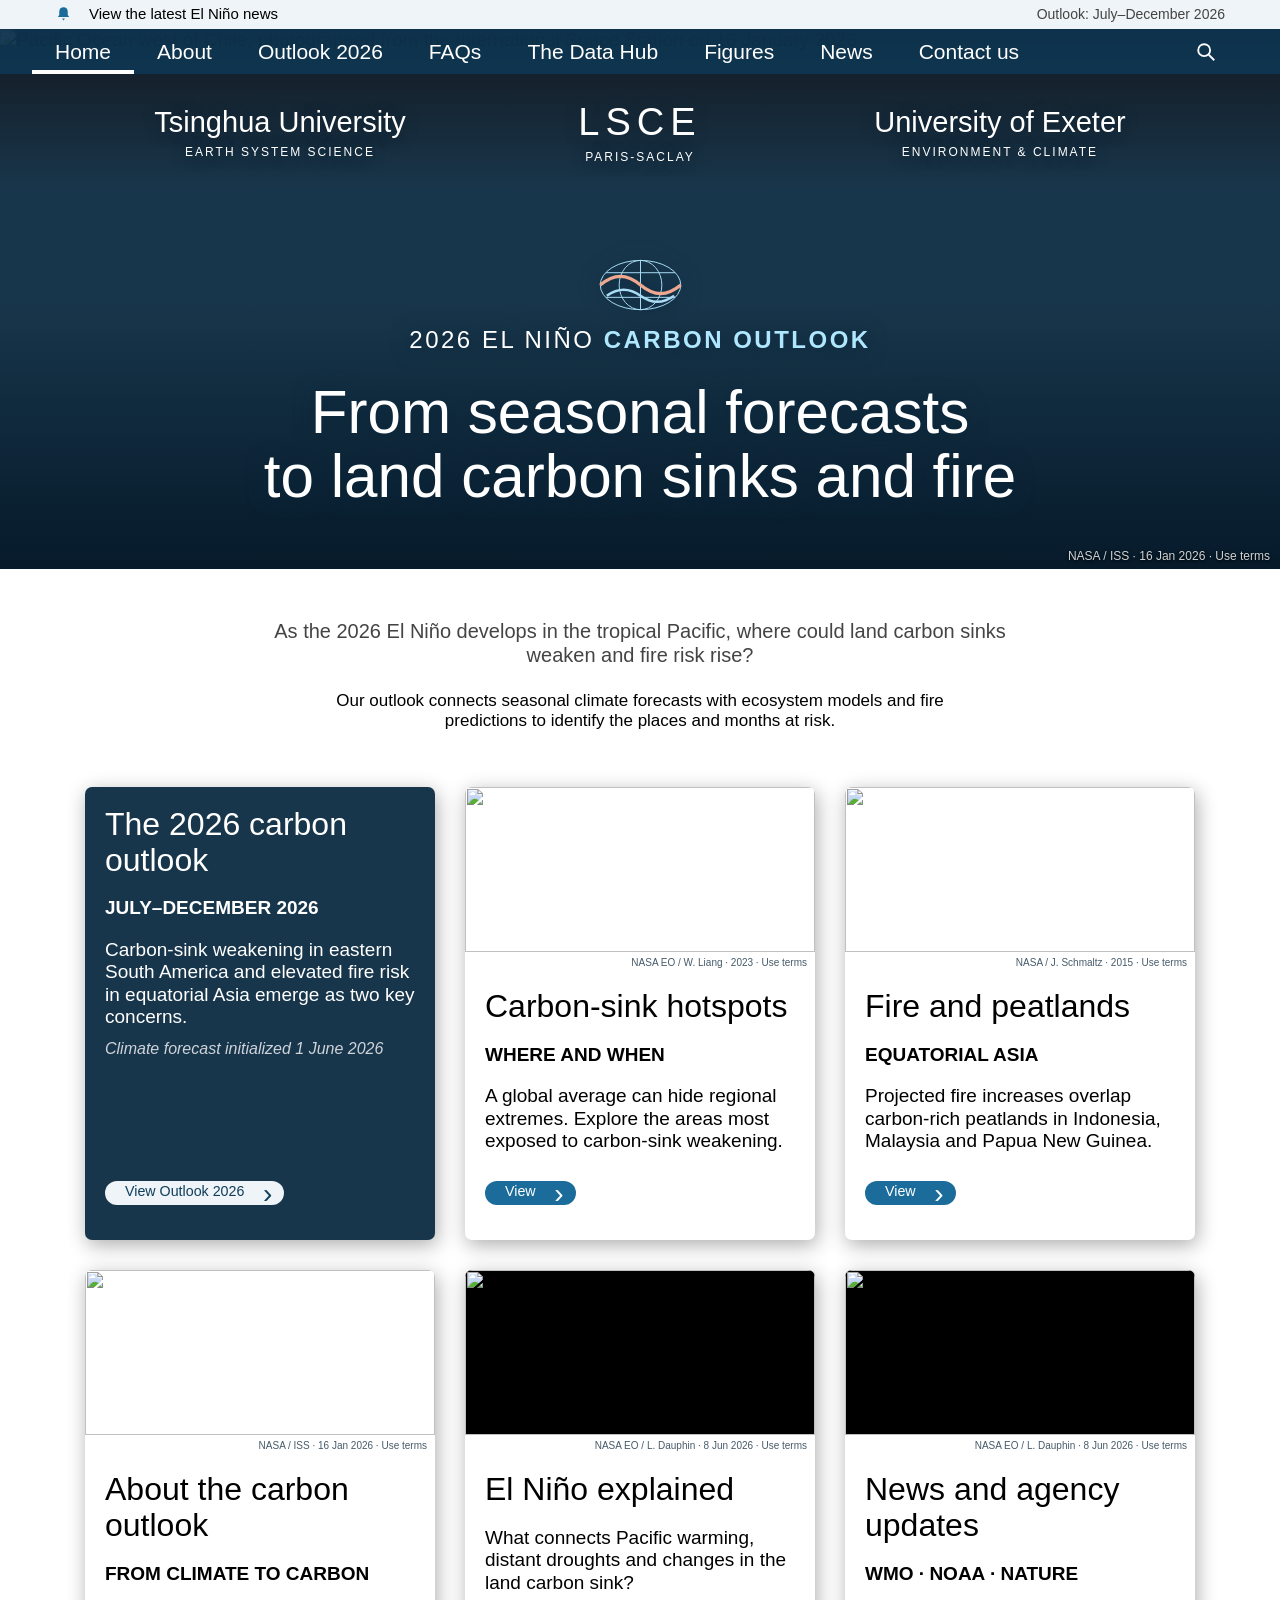
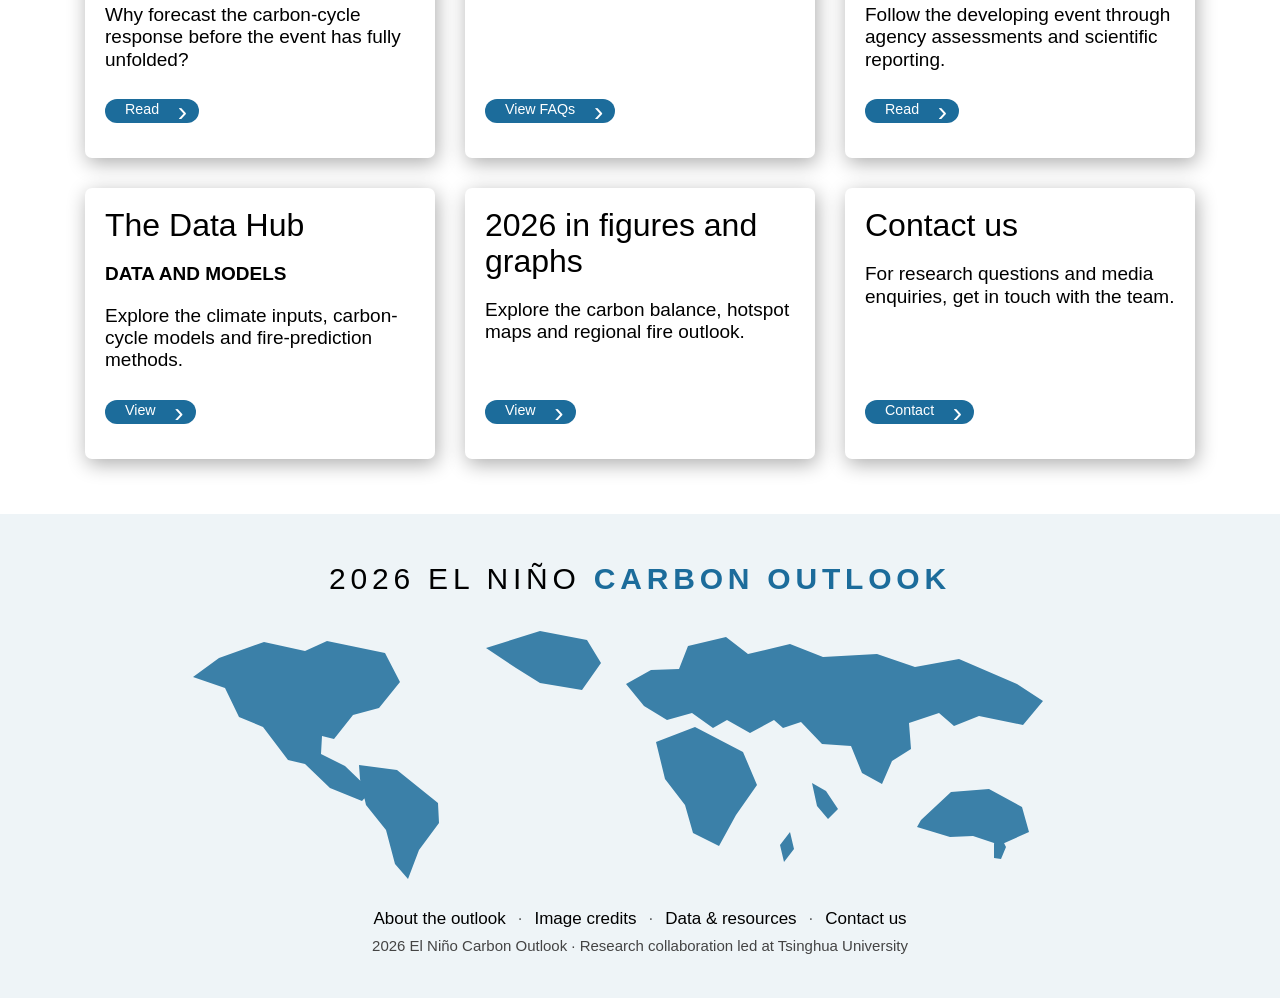
==== index.html @ 473372ab "Publish seasonal carbon outlook without manuscript PDFs" ====
<!doctype html>
<html lang="en"><head><meta charset="utf-8"><meta name="viewport" content="width=device-width,initial-scale=1"><meta name="robots" content="index,follow"><title>Home | 2026 El Niño Carbon Outlook</title><meta name="description" content="An outlook for land carbon sinks and fire during the developing 2026 El Niño, with forecasts, data and agency reports."><link rel="icon" href="assets/favicon.svg"><link rel="stylesheet" href="styles.css"><script src="app.js" defer></script></head><body class="home"><a class="skip-link" href="#main">Skip to content</a><div class="top"><div class="container"><a href="context.html"><svg viewBox="0 0 24 24" aria-hidden="true"><path d="M6 9a6 6 0 0 1 12 0v5l2 3H4l2-3zm4 10h4l-2 3z" fill="currentColor"/></svg>View the latest El Niño news</a><span class="date">Outlook: July–December 2026</span></div></div><header class="splash"><figure class="feature"><img src="assets/pacific-earth.jpg" alt="Pacific Ocean west of Chile, photographed from the International Space Station on 16 January 2026" fetchpriority="high"></figure><div class="glass"><nav class="container site-nav" aria-label="Main navigation"><ul><li><a href="index.html" aria-current="page">Home</a></li><li><a href="research.html" >About</a></li><li><a href="outlook.html" >Outlook 2026</a></li><li><a href="faq.html" >FAQs</a></li><li><a href="data.html" >The Data Hub</a></li><li><a href="figures.html" >Figures</a></li><li><a href="context.html" >News</a></li><li><a href="contact.html" >Contact us</a></li></ul><button class="search-toggle" aria-label="Search this website"><svg viewBox="0 0 24 24" aria-hidden="true"><circle cx="10" cy="10" r="6.5" fill="none" stroke="currentColor" stroke-width="2"/><path d="m15 15 6 6" stroke="currentColor" stroke-width="2"/></svg></button></nav></div><div class="branding container" aria-label="Research collaboration"><a href="https://www.tsinghua.edu.cn/en/" target="_blank" rel="noopener">Tsinghua University<small>EARTH SYSTEM SCIENCE</small></a><a class="lsce" href="https://www.lsce.ipsl.fr/" target="_blank" rel="noopener">LSCE<small>PARIS-SACLAY</small></a><a href="https://www.exeter.ac.uk/" target="_blank" rel="noopener">University of Exeter<small>ENVIRONMENT &amp; CLIMATE</small></a></div><div class="home-title"><h1><svg class="brand-mark" viewBox="0 0 140 78" aria-hidden="true"><g fill="none" stroke="#a9dcf4" stroke-width="1.2"><ellipse cx="70" cy="36" rx="49" ry="30"/><ellipse cx="70" cy="36" rx="26" ry="30"/><path d="M70 6v60M28 21h84M28 51h84"/></g><path d="M21 36c17-14 32-14 49 0s32 14 49 0" fill="none" stroke="#efa890" stroke-width="4"/><path d="M29 49c14-10 27-10 41 0s27 10 41 0" fill="none" stroke="#a9dcf4" stroke-width="3"/></svg>2026 EL NIÑO <b>CARBON OUTLOOK</b></h1><p class="tagline">From seasonal forecasts<br>to land carbon sinks and fire</p></div><p class="photo-credit"><a href="credits.html#pacific">NASA / ISS · 16 Jan 2026 · Use terms</a></p></header><main id="main"><div class="container"><section class="home-intro"><p>As the 2026 El Niño develops in the tropical Pacific, where could land carbon sinks weaken and fire risk rise?</p><p>Our outlook connects seasonal climate forecasts with ecosystem models and fire predictions to identify the places and months at risk.</p></section><section class="home-cards" aria-label="Explore the carbon outlook"><article class="card dark"><div class="card-content"><h2><a href="outlook.html">The 2026 carbon outlook</a></h2><p class="kicker">July–December 2026</p><p>Carbon-sink weakening in eastern South America and elevated fire risk in equatorial Asia emerge as two key concerns.</p><p class="ref">Climate forecast initialized 1 June 2026</p><div class="btn-wrap"><a class="btn" href="outlook.html">View Outlook 2026</a></div></div></article><article class="card "><a class="card-photo " href="key-results.html#land" tabindex="-1" aria-hidden="true"><img src="assets/amazon-drought.jpg" alt="" loading="lazy"></a><p class="card-credit"><a href="credits.html#amazon">NASA EO / W. Liang · 2023 · Use terms</a></p><div class="card-content"><h2><a href="key-results.html#land">Carbon-sink hotspots</a></h2><p class="kicker">Where and when</p><p>A global average can hide regional extremes. Explore the areas most exposed to carbon-sink weakening.</p><div class="btn-wrap"><a class="btn" href="key-results.html#land">View</a></div></div></article><article class="card "><a class="card-photo " href="key-results.html#fire" tabindex="-1" aria-hidden="true"><img src="assets/indonesia-fire.jpg" alt="" loading="lazy"></a><p class="card-credit"><a href="credits.html#fire">NASA / J. Schmaltz · 2015 · Use terms</a></p><div class="card-content"><h2><a href="key-results.html#fire">Fire and peatlands</a></h2><p class="kicker">Equatorial Asia</p><p>Projected fire increases overlap carbon-rich peatlands in Indonesia, Malaysia and Papua New Guinea.</p><div class="btn-wrap"><a class="btn" href="key-results.html#fire">View</a></div></div></article><article class="card "><a class="card-photo " href="research.html" tabindex="-1" aria-hidden="true"><img src="assets/pacific-earth.jpg" alt="" loading="lazy"></a><p class="card-credit"><a href="credits.html#pacific">NASA / ISS · 16 Jan 2026 · Use terms</a></p><div class="card-content"><h2><a href="research.html">About the carbon outlook</a></h2><p class="kicker">From climate to carbon</p><p>Why forecast the carbon-cycle response before the event has fully unfolded?</p><div class="btn-wrap"><a class="btn" href="research.html">Read</a></div></div></article><article class="card "><a class="card-photo ocean-map" href="faq.html" tabindex="-1" aria-hidden="true"><img src="assets/elnino-2026.jpg" alt="" loading="lazy"></a><p class="card-credit"><a href="credits.html#elnino">NASA EO / L. Dauphin · 8 Jun 2026 · Use terms</a></p><div class="card-content"><h2><a href="faq.html">El Niño explained</a></h2><p>What connects Pacific warming, distant droughts and changes in the land carbon sink?</p><div class="btn-wrap"><a class="btn" href="faq.html">View FAQs</a></div></div></article><article class="card "><a class="card-photo ocean-map" href="context.html" tabindex="-1" aria-hidden="true"><img src="assets/elnino-2026.jpg" alt="" loading="lazy"></a><p class="card-credit"><a href="credits.html#elnino">NASA EO / L. Dauphin · 8 Jun 2026 · Use terms</a></p><div class="card-content"><h2><a href="context.html">News and agency updates</a></h2><p class="kicker">WMO · NOAA · Nature</p><p>Follow the developing event through agency assessments and scientific reporting.</p><div class="btn-wrap"><a class="btn" href="context.html">Read</a></div></div></article><article class="card "><div class="card-content"><h2><a href="data.html">The Data Hub</a></h2><p class="kicker">Data and models</p><p>Explore the climate inputs, carbon-cycle models and fire-prediction methods.</p><div class="btn-wrap"><a class="btn" href="data.html">View</a></div></div></article><article class="card "><div class="card-content"><h2><a href="figures.html">2026 in figures and graphs</a></h2><p>Explore the carbon balance, hotspot maps and regional fire outlook.</p><div class="btn-wrap"><a class="btn" href="figures.html">View</a></div></div></article><article class="card "><div class="card-content"><h2><a href="contact.html">Contact us</a></h2><p>For research questions and media enquiries, get in touch with the team.</p><div class="btn-wrap"><a class="btn" href="contact.html">Contact</a></div></div></article></section></div></main><footer class="footer"><div class="container"><p class="footer-wordmark">2026 El Niño <b>Carbon Outlook</b></p><svg class="world" viewBox="0 0 980 260" aria-hidden="true"><path d="M69 35l45-16 41 9 22-10 58 12 15 29-21 26-26 7-19 24-12-3-1 18 24 12 26 25-9 10-32-13-25-24-17-4-25-33-24-10-14-29-32-11zm140 107 38 5 41 33 1 20-20 27-11 29-13-15-9-34-20-25-6-26zm127-117 54-17 47 9 14 23-19 27-42-7-24-15zm140 36 25-14 28-1 9-23 38-9 22 17 42-10 33 13 54-3 38 13 44-8 58 25 26 17-20 24-44-9-25 10-15-13-30 10 2 26-19 12-10 23-20-11-11-27-29-2-21-22-18 6-9-8-24 13-23-13-14 8-21-15-25 7-23-14zm30 58 39-15 48 25 14 33-21 30-17 31-26-13-8-28-20-26zm156 41 14 8 12 18-10 10-11-13zm109 37 30-28 38-3 33 18 7 25-29 13-27-9-23 1-33-10zM844 218l7-4 5 10-5 12-7-1zM630 222l10-13 4 17-10 13z"/></svg><div class="foot-lines"><p><a href="research.html">About the outlook</a><span>·</span><a href="credits.html">Image credits</a><span>·</span><a href="data.html">Data &amp; resources</a><span>·</span><a href="contact.html">Contact us</a></p><p class="note">2026 El Niño Carbon Outlook · Research collaboration led at Tsinghua University</p></div></div></footer><button class="to-top" hidden aria-label="Back to top">Top</button><dialog class="search-dialog" aria-label="Search this website"><button class="dialog-close" aria-label="Close search">×</button><div class="search-inner"><label for="site-search">Search this website</label><input id="site-search" type="search" placeholder="Carbon sinks, fire, data…" autocomplete="off"><p class="search-help">Search the outlook, methods, figures and related reports.</p><ul class="search-results" aria-live="polite"></ul></div></dialog><dialog class="figure-dialog" aria-label="Enlarged research figure"><button class="dialog-close" aria-label="Close figure">×</button><h2></h2><div class="dialog-figure"></div><p class="dialog-note"></p></dialog></body></html>
---- styles.css ----
:root{--ocean:#1c6c9b;--bar:#eef4f7;--slate:#18364b;--ink:#000;--grey:#444;--rule:#ebebeb;--font:'gill-sans-nova','Gill Sans','Gill Sans MT','Helvetica Neue',Helvetica,Arial,sans-serif;--shadow:2px 5px 20px 0 #adadad}
*{box-sizing:border-box}html{scroll-padding-top:24px}body{margin:0;font-family:var(--font);font-size:19px;font-weight:300;color:var(--ink);background:#fff;-webkit-font-smoothing:antialiased}h1,h2,h3,h4{margin:0;font-family:var(--font)}h1{font-size:44px;font-weight:400}h2{font-size:32px;font-weight:300}h3{font-size:21px;font-weight:500}p{margin:19px 0;line-height:1.2}strong,b{font-weight:600}a{color:inherit;transition:opacity .2s}a:hover{opacity:.6}img{max-width:100%}button,input,select{font:inherit}button{cursor:pointer}a:focus-visible,button:focus-visible,input:focus-visible,summary:focus-visible{outline:3px solid #2a78d6;outline-offset:3px}[hidden]{display:none!important}sup,sub{font-size:70%;line-height:0}.container{width:1170px;max-width:calc(100% - 40px);margin:0 auto}.skip-link{position:absolute;left:12px;top:-70px;z-index:120;background:var(--ocean);color:white;padding:8px 18px;border-radius:30px}.skip-link:focus{top:8px}.top{background:var(--bar);font-size:15px;font-weight:400;padding:5px 10px 7px}.top .container{display:flex;align-items:center;justify-content:space-between}.top a{text-decoration:none;display:flex;align-items:center;gap:17px}.top svg{width:17px;height:17px}.top .date{font-size:14px;color:#444}.splash{position:relative;height:60vh;min-height:475px;max-height:630px;background:#18364b;isolation:isolate}.feature{position:absolute;inset:0;z-index:-3;margin:0}.feature img{width:100%;height:100%;object-fit:cover;object-position:center}.splash:before{content:'';position:absolute;inset:0 0 auto;height:30%;background:linear-gradient(#13151ae0,transparent);z-index:-2}.splash:after{content:'';position:absolute;inset:auto 0 0;height:50%;background:linear-gradient(transparent,#000);z-index:-2}.glass{position:relative;z-index:5;background:rgba(11,63,99,.65)}.site-nav{display:flex;align-items:center;justify-content:space-between;font-size:21px;font-weight:400;min-height:45px}.site-nav ul{display:flex;list-style:none;padding:0;margin:0 0 0 -23px}.site-nav li{margin:0}.site-nav a{display:block;padding:0 23px;line-height:45px;color:#fff;text-decoration:none;white-space:nowrap}.site-nav a[aria-current=page]{box-shadow:inset 0 -4px #fff}.search-toggle{background:transparent;border:0;color:#fff;display:flex;align-items:center;justify-content:center;width:38px;height:45px}.search-toggle svg{width:22px;height:22px}.branding{position:absolute;top:64px;left:0;right:0;display:flex;justify-content:space-around;align-items:center;gap:30px;padding:8px 28px;color:#fff;text-shadow:0 2px 14px #132434}.branding a{text-decoration:none;text-align:center;font-size:29px;font-weight:400;line-height:1.15}.branding a small{display:block;font-size:12px;font-weight:300;letter-spacing:2px;margin-top:6px}.branding .lsce{font-size:38px;letter-spacing:6px}.home-title{position:absolute;bottom:60px;left:0;right:0;text-align:center;color:#fff}.home-title h1{font-size:24px;font-weight:300;letter-spacing:2.5px;line-height:1.3;margin:0 0 26px}.home-title h1 b{font-weight:600;color:#afe7ff}.brand-mark{width:115px;height:65px;display:block;margin:0 auto 4px}.tagline{font-size:clamp(46px,4.7vw,68px);font-weight:400;line-height:1.06;max-width:1100px;width:calc(100% - 80px);margin:0 auto}.page-title{position:absolute;bottom:24px;left:0;right:0;text-align:center;color:#fff}.page-title h1{max-width:1100px;margin:auto;line-height:1.12}.breadcrumbs{display:flex;justify-content:center;align-items:center;gap:18px;list-style:none;margin:28px 0 12px;padding:0;font-size:19px;font-weight:400}.breadcrumbs a{text-decoration:none}.breadcrumbs li+li:before{content:'›';margin-right:18px;color:#bedcea}.photo-credit{position:absolute;bottom:6px;right:10px;font-size:12px;font-weight:400;color:#ffffffcf;z-index:2;margin:0;text-shadow:0 1px 3px #000}.photo-credit a{text-decoration:none}.home-intro{text-align:center;padding:50px 30px 35px;color:#444;font-size:20px}.home-intro p{max-width:795px;margin:0 auto}.home-intro p+p{max-width:655px;font-size:17px;color:#000;margin:24px auto 0}.home-cards{padding:20px 30px 55px;display:grid;grid-template-columns:repeat(3,1fr);gap:30px}.card{display:flex;flex-direction:column;border-radius:7px;box-shadow:var(--shadow);background:#fff;overflow:hidden;min-height:450px}.card.dark{background:var(--slate);color:#fff}.card-photo{position:relative;display:block;height:auto;aspect-ratio:1700/804;overflow:hidden}.card-photo img{display:block;width:100%;height:100%;object-fit:cover}.card-photo .photo-credit{right:6px;bottom:6px;background:#0007;padding:1px 6px;border-radius:2px;color:white}.card-content{padding:20px;display:flex;flex-direction:column;flex:1}.card h2{font-size:32px;font-weight:300;line-height:1.12}.card h2 a{text-decoration:none}.card p{margin:19px 0 0;line-height:1.18}.card .kicker{font-weight:600;text-transform:uppercase;font-size:19px}.card .ref{font-size:16px;font-style:italic;color:#444;margin-top:12px}.dark .ref{color:#cfd3da}.card .btn-wrap{margin-top:auto;padding-top:26px;padding-bottom:15px}.btn{position:relative;display:inline-block;border:0;border-radius:30px;background:var(--ocean);color:#fff;padding:2px 40px 5px 20px;font-weight:500;font-size:17px;text-decoration:none;line-height:1.2;white-space:nowrap}.btn:after{content:'›';position:absolute;right:12px;top:-4px;font-family:Arial,sans-serif;font-size:28px}.btn:hover{opacity:1;background:#0b4c74}.card .btn{font-size:14.25px}.dark .btn,.panel .btn{background:var(--bar);color:#103e5b}.content{padding:45px 30px 55px;line-height:1.25}.content>p:first-child{margin-top:0}.content h2{margin:10px 0 20px;padding-bottom:20px;line-height:1.12}.content h2+p,.content h2+ul{margin-top:0}.content h3{margin:25px 0 12px}.content p a:not(.btn),.content li a:not(.btn),.content td a{font-weight:500;text-decoration:none;border-bottom:1px solid}.content ul{list-style:none;padding:0;margin:0 0 19px}.content li{margin:0 0 15px 20px}.content ul>li:before{content:'■';color:var(--ocean);display:inline-block;width:1em;margin-left:-1em;font-size:16px}.content ol{padding-left:1.2em}.content ol li{margin-left:0;line-height:1.3}.content .note,.figure-caption{font-size:16px;color:#444;line-height:1.25}.content .lead{font-size:24px;color:#444;line-height:1.25;margin-bottom:35px}.content .notice{background:#edf6fb;border-left:4px solid var(--ocean);padding:10px 16px;font-size:17px;font-weight:400;margin-bottom:25px}.content .reference{font-size:17px;color:#444}.content hr{border:0;border-top:2px solid #d3d8e0;margin:35px 0}.res-grid,.cols-2{display:grid;grid-template-columns:1fr 1fr;column-gap:65px}.res-block{padding-bottom:10px;margin-bottom:10px}.res-block+.res-block{border-top:3px solid var(--rule);padding-top:22px}.res-block h2{padding-bottom:0}.panel{display:grid;grid-template-columns:1fr 1fr;gap:65px;align-items:center;padding:40px;background:var(--slate);color:#fff;margin:25px -30px 0}.panel h2{padding:0;color:white}.panel p{margin:0 0 15px}.panel a:not(.btn){color:#fff;border-bottom:1px solid}.panel .tag{font-size:16px;color:#c3c8d1}.panel>div:first-child{padding-left:30px}.stats{display:grid;grid-template-columns:repeat(3,1fr);gap:30px;margin:35px 0}.stat{border-top:3px solid var(--ocean);padding-top:17px}.stat strong{display:block;font-size:32px;font-weight:400;margin-bottom:10px}.stat p{margin:0;font-size:17px;color:#444}.content table{border-collapse:collapse;width:100%;font-size:16px;margin:10px 0 20px}.content th,.content td{padding:15px;text-align:left;vertical-align:top}.content thead th{background:#2a395d;color:#fff;font-weight:500}.content tbody tr:nth-child(odd){background:#f4f4f5}.content tbody tr:nth-child(even){background:#dee1e7}.table-scroll{overflow:auto}.window-table td:last-child{width:60%}.window-bar{display:grid;grid-template-columns:repeat(6,1fr);gap:3px}.window-bar span{background:#e6eef3;text-align:center;padding:5px;color:#444;font-size:14px}.window-bar .active{background:var(--ocean);color:white}.paper-figure{margin:25px 0 40px}.paper-figure>img,.paper-figure>svg{display:block;width:100%;max-width:950px;height:auto;margin:0 auto}.paper-figure figcaption{margin-top:12px;font-size:16px;color:#444;line-height:1.3}.paper-figure .credit{color:#888}.paper-figure .figure-tools{display:flex;align-items:center;justify-content:flex-end;gap:20px;margin-bottom:15px;font-size:16px}.figure-tools button{font-size:16px;color:#000;border:0;border-bottom:1px solid;background:none;padding:0}.figure-tools a{text-decoration:none;border-bottom:1px solid}.figure-pair{display:grid;grid-template-columns:1fr 1fr;gap:45px}.figure-pair .paper-figure{margin-top:10px}.figure-pair .paper-figure>svg{max-width:100%;width:100%}.figure-jump{display:flex;gap:10px;flex-wrap:wrap;margin:0 0 25px}.figure-jump a,.filter-button{font-size:16px;border:1px solid #000;border-radius:30px;background:#fff;color:#000;text-decoration:none;padding:3px 18px 5px;font-weight:500}.filter-button[aria-pressed=true]{background:var(--ocean);border-color:var(--ocean);color:white}.filter-row{display:flex;gap:8px;align-items:center;margin:20px 0 30px;flex-wrap:wrap}.filter-row .note{margin-left:auto}.news-grid{display:grid;grid-template-columns:repeat(3,1fr);gap:30px}.news-grid .card{min-height:390px}.news-grid h2{font-size:25px;padding:0;margin:0}.published{font-size:14px;font-weight:400;letter-spacing:1px;text-transform:uppercase;color:#777;margin:0 0 15px}.news-grid p{font-size:17px}.news-grid .card-content{padding:24px}.news-grid .btn{font-size:16px}.news-source{color:var(--ocean);font-size:15px;font-weight:600;text-transform:uppercase;letter-spacing:.8px;display:block;margin-bottom:12px}.timeline{border-top:1px solid var(--rule);margin:30px 0}.timeline-row{display:grid;grid-template-columns:170px 1fr;gap:30px;padding:18px 0;border-bottom:1px solid var(--rule)}.timeline-row time{color:var(--ocean);font-size:17px;font-weight:500}.timeline-row p{margin:0;font-size:17px}.timeline-row strong{font-weight:500}.faq-item{border-bottom:1px solid var(--rule);padding:25px 0}.faq-item:first-of-type{padding-top:5px}.faq-item summary{font-size:25px;font-weight:400;cursor:pointer}.faq-item p{max-width:950px;line-height:1.3}.faq-item p:last-child{margin-bottom:0}.method-chain{display:grid;grid-template-columns:repeat(4,1fr);gap:24px;border-top:1px solid var(--rule);border-bottom:1px solid var(--rule);padding:24px 0;margin:25px 0}.method-step{position:relative}.method-step h3{font-size:21px;margin:10px 0}.method-step p{font-size:17px;color:#444;margin:0}.method-step .step-number{font-size:15px;color:var(--ocean);font-weight:600}.method-more{margin:25px 0;border-top:1px solid var(--rule);padding-top:20px}.method-more summary{font-size:21px;cursor:pointer}.plain-links{margin:25px 0}.contact-details{font-size:24px;font-weight:500;line-height:1.4}.credits-list li{margin-bottom:30px!important}.credits-list strong{display:block;margin-bottom:6px}.credits-list .note{display:block}.footer{background:var(--bar);color:#000;padding:45px 0 35px}.footer-wordmark{text-align:center;font-size:30px;font-weight:300;letter-spacing:.16em;text-transform:uppercase;line-height:1.3;margin:0 0 25px}.footer-wordmark b{font-weight:700;color:var(--ocean)}.footer .world{width:100%;max-width:980px;height:auto;display:block;margin:20px auto;fill:var(--ocean)}.foot-lines{text-align:center;margin-top:26px;font-size:17px}.foot-lines p{margin:0 0 8px}.foot-lines a{text-decoration:none}.foot-lines span{margin:0 12px;opacity:.6}.foot-lines .note{font-size:15px;color:#444}.to-top{position:fixed;right:20px;bottom:14px;border:0;background:#ffffffb0;color:#000;opacity:.6;font-size:17px;padding:12px;border-radius:12px;z-index:20}.search-dialog{width:100%;height:100%;max-width:none;max-height:none;margin:0;border:0;padding:0;background:#000d;color:white}.search-dialog::backdrop{background:#000d}.search-inner{width:70%;max-width:820px;margin:15vh auto}.search-inner label{font-size:25px;display:block;margin:0 0 18px;text-align:center}.search-inner input{width:100%;border:0;border-radius:50px;padding:20px 40px;font-size:30px;font-weight:300;color:#000}.dialog-close{position:absolute;top:16px;right:30px;background:transparent;color:inherit;border:0;font-size:45px;font-weight:300}.search-results{list-style:none;padding:0;margin:25px 0;max-height:45vh;overflow:auto}.search-results li{padding:12px 0;border-bottom:1px solid #ffffff36}.search-results a{display:block;color:white;font-size:21px;text-decoration:none}.search-results span{display:block;font-size:16px;color:#ddd;margin-top:5px}.search-help{color:#ddd;font-size:16px}.figure-dialog{width:95vw;max-width:1450px;max-height:94vh;border:0;padding:25px 35px;background:#fff}.figure-dialog::backdrop{background:#000c}.figure-dialog .dialog-close{color:#000;font-size:28px;top:8px;right:12px}.figure-dialog h2{font-size:21px;font-weight:400;margin:0 25px 20px 0}.dialog-figure svg,.dialog-figure img{display:block;max-width:100%;width:100%;height:auto;margin:auto}.dialog-figure img{max-width:1100px}.dialog-note{font-size:16px;color:#444;margin-bottom:0}.sr-only{position:absolute;width:1px;height:1px;overflow:hidden;clip:rect(0,0,0,0)}
@media(min-width:992px) and (max-width:1199px){.container{width:970px}.site-nav a{padding:0 17px;font-size:19px}.site-nav ul{margin-left:-17px}.branding a{font-size:25px}}
@media(max-width:991px){.container{width:750px}.site-nav a{padding:0 12px;font-size:17px}.site-nav ul{margin-left:-12px}.branding a{font-size:23px}.home-cards{gap:24px;padding-left:15px;padding-right:15px}.card h2{font-size:27px}.tagline{width:70%;font-size:38px}.res-grid,.cols-2{gap:35px}.news-grid{grid-template-columns:1fr 1fr}}
@media(max-width:767px){.container{width:auto;max-width:calc(100% - 24px)}.site-nav ul{flex-wrap:wrap}.site-nav a{line-height:36px;font-size:15px;padding:0 10px}.branding{flex-wrap:wrap;top:95px;padding:0;gap:20px}.branding a{font-size:19px;flex:1 1 40%}.branding .lsce{font-size:25px}.splash{min-height:500px}.home-title h1{font-size:19px}.tagline{font-size:30px;width:85%}.home-cards,.res-grid,.cols-2,.figure-pair,.news-grid,.panel{grid-template-columns:1fr}.content,.home-intro{padding:30px 15px}.page-title h1{font-size:32px}.breadcrumbs{font-size:16px}.stats{grid-template-columns:1fr}.method-chain{grid-template-columns:1fr 1fr}.panel{margin:20px 0;padding:25px;gap:20px}.panel>div:first-child{padding-left:0}.photo-credit{font-size:10px}.footer-wordmark{font-size:23px}.top .date{font-size:11px}.search-inner{width:90%}.search-inner input{font-size:23px;padding:15px 20px}.timeline-row{grid-template-columns:1fr;gap:8px}}
@media print{.top,.glass,.to-top,.search-toggle,.figure-tools,.footer{display:none}.splash{height:200px;min-height:200px}.branding{display:none}.card{box-shadow:none;border:1px solid #ccc}.content{padding:20px}.source-card[hidden]{display:block!important}}

.page-news .splash{height:333px;min-height:333px;max-height:333px}.news-tiles{display:grid;grid-template-columns:repeat(3,1fr);margin:20px -30px 25px}.news-tile{position:relative;height:325px;overflow:hidden}.news-tile>img{width:100%;height:100%;object-fit:cover}.news-tile:after{content:'';position:absolute;inset:0;background:linear-gradient(#0005,#0009)}.news-tile .excerpt{position:absolute;z-index:1;top:50%;left:50%;transform:translate(-50%,-50%);width:82%;text-align:center;color:#fff}.news-tile h2{font-size:21px;line-height:1.1;font-weight:600;text-transform:uppercase;margin:0 0 25px;padding:0;text-shadow:0 2px 14px #000}.news-tile .published{color:#fff;font-size:14px;line-height:1.25;text-shadow:0 1px 8px #000;letter-spacing:.5px;margin-bottom:15px}.news-tile .btn{background:var(--bar);color:#103e5b}.news-tile .photo-credit{z-index:2;font-size:9px;max-width:95%;text-align:right;background:#0006;padding:2px 4px;bottom:5px;right:5px}.source-resources{display:grid;grid-template-columns:1fr 1fr;gap:0 65px;margin:0 0 40px}.source-entry{padding:20px 0;border-top:3px solid var(--rule)}.source-entry h3{margin:0 0 12px;font-size:23px;font-weight:400}.source-entry h3 a{text-decoration:none}.source-entry p{font-size:17px;margin:0}.source-entry .published{font-size:14px;margin-bottom:12px}.source-entry p:last-child{color:#444}@media(max-width:767px){.news-tiles,.source-resources{grid-template-columns:1fr}.page-news .branding{display:none}}

.home-cards>.card:nth-child(n+7){min-height:250px}.viz-legend{display:flex;align-items:center;gap:25px;flex-wrap:wrap;font-size:16px;margin:18px 0 12px;color:#444}.viz-legend span{display:inline-flex;gap:8px;align-items:center}.viz-legend i{width:18px;height:3px;display:inline-block}

/* El Nino ocean identity; original research figure colours are retained. */
.home-title{filter:drop-shadow(0 2px 10px #062339)}.splash:after{background:linear-gradient(transparent,#061a2a)}.feature img{object-position:center 62%}.top svg{color:var(--ocean)}.card-credit{font-size:10px;line-height:1.2;text-align:right;padding:5px 8px 0;margin:0;color:#465b69}.card-credit a{text-decoration:none}.card .card-credit{margin:0}.ocean-map{background:#000}.ocean-map img{object-position:center 49%}.observation{display:grid;grid-template-columns:1fr 1fr;gap:45px;align-items:center;margin:35px 0 40px;padding:25px 0;border-top:2px solid var(--rule);border-bottom:2px solid var(--rule)}.observation figure{margin:0}.observation img{display:block;width:100%;height:auto;background:#000}.observation figcaption{font-size:14px;color:#444;line-height:1.3;margin-top:8px}.observation h2{padding-bottom:0;margin-bottom:18px}.observation p{font-size:18px;line-height:1.3}.observation .eyebrow{color:var(--ocean);font-size:14px;letter-spacing:1px;text-transform:uppercase;font-weight:600}.news-tile .photo-credit{line-height:1.4}.news-tile .photo-credit a{text-decoration:none}.credits-list .credit-image{display:block;width:260px;height:145px;object-fit:cover;float:right;margin:0 0 15px 30px}.credits-list>li{min-height:155px;display:flow-root}.credit-image.map{background:#000;object-fit:contain}.footer .world{opacity:.85}@media(max-width:767px){.observation{grid-template-columns:1fr}.credits-list .credit-image{float:none;margin:0 0 15px;width:100%;height:180px}}
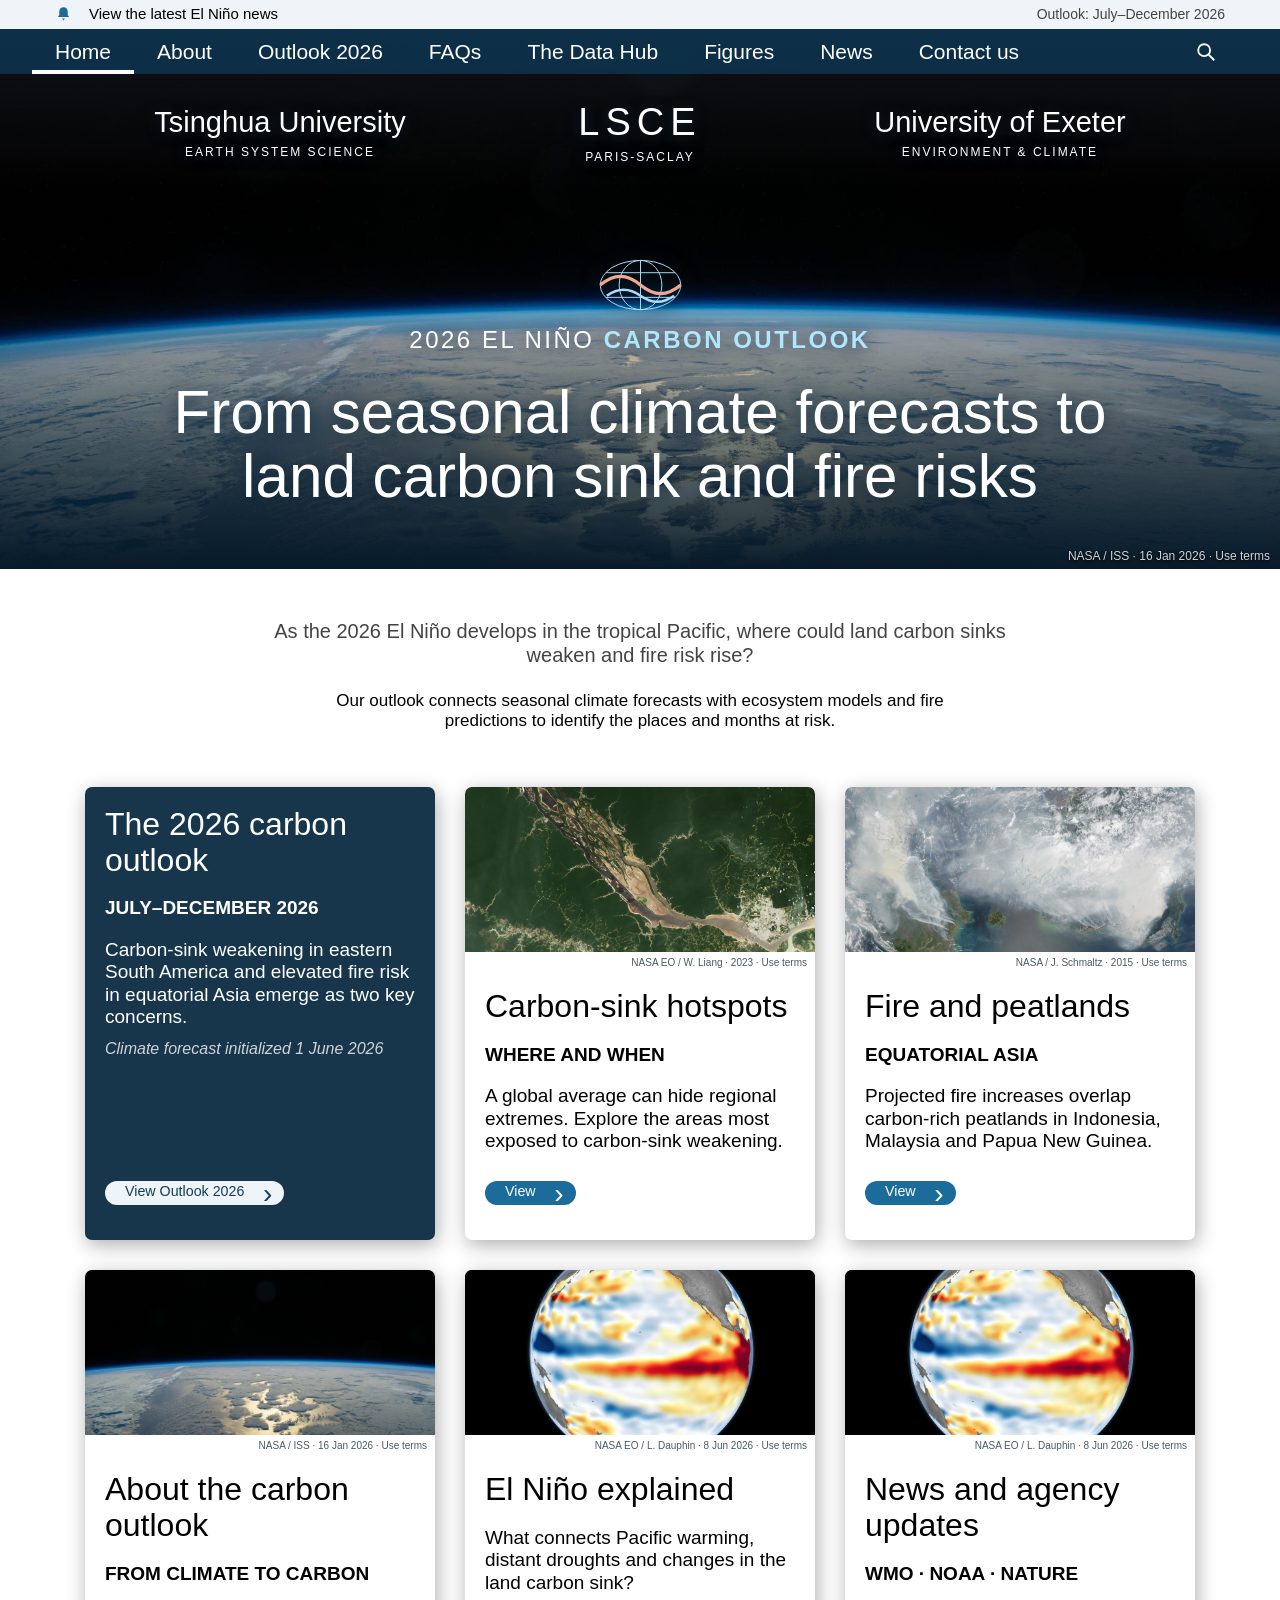
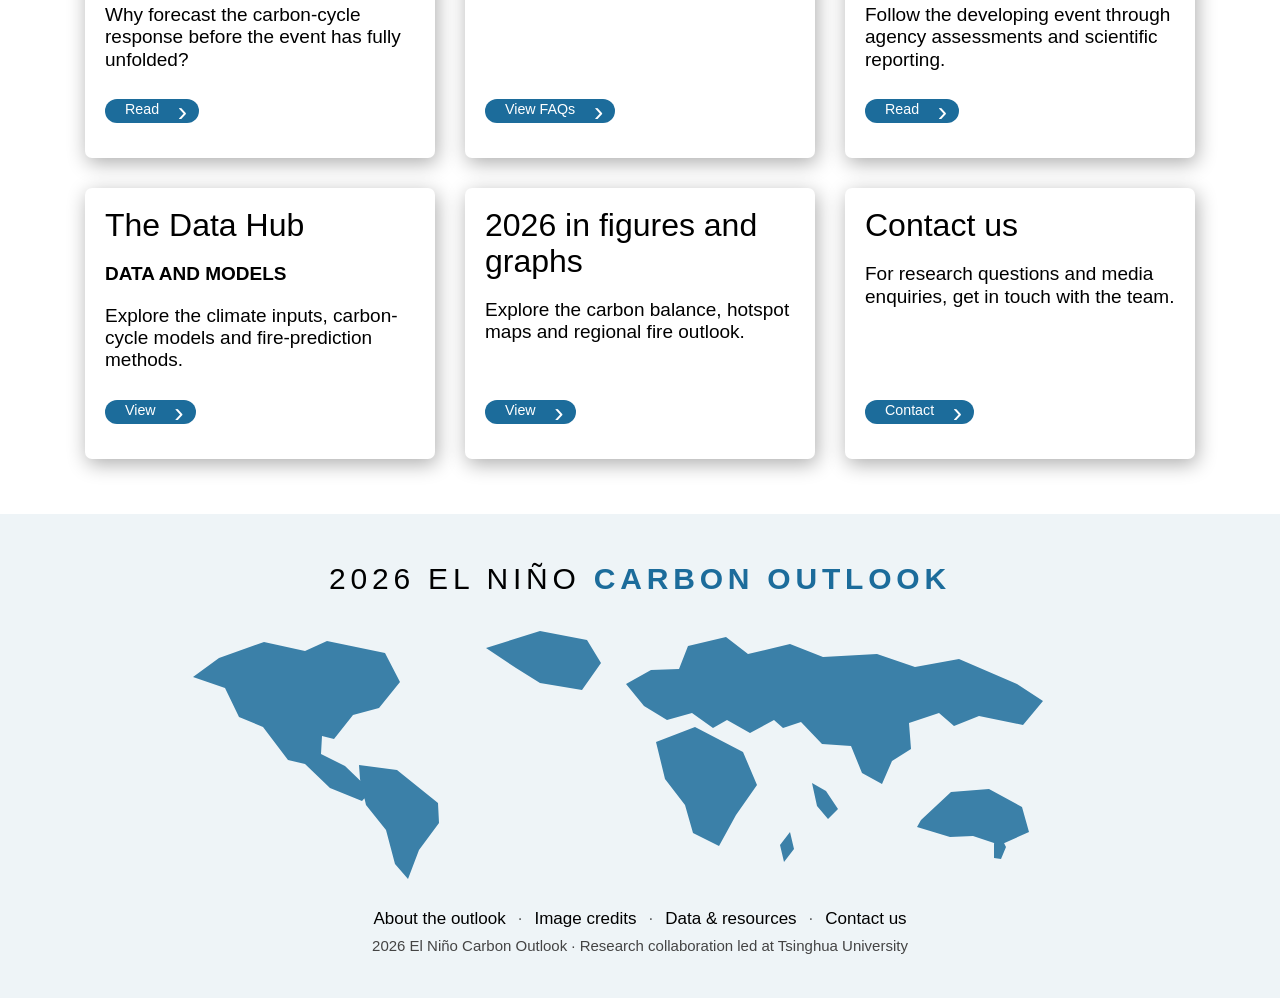
==== commit 62a2c597: "Refine headline to seasonal climate forecasts and carbon sink risks" ====
--- a/index.html
+++ b/index.html
@@ -1,2 +1,2 @@
 <!doctype html>
-<html lang="en"><head><meta charset="utf-8"><meta name="viewport" content="width=device-width,initial-scale=1"><meta name="robots" content="index,follow"><title>Home | 2026 El Niño Carbon Outlook</title><meta name="description" content="An outlook for land carbon sinks and fire during the developing 2026 El Niño, with forecasts, data and agency reports."><link rel="icon" href="assets/favicon.svg"><link rel="stylesheet" href="styles.css"><script src="app.js" defer></script></head><body class="home"><a class="skip-link" href="#main">Skip to content</a><div class="top"><div class="container"><a href="context.html"><svg viewBox="0 0 24 24" aria-hidden="true"><path d="M6 9a6 6 0 0 1 12 0v5l2 3H4l2-3zm4 10h4l-2 3z" fill="currentColor"/></svg>View the latest El Niño news</a><span class="date">Outlook: July–December 2026</span></div></div><header class="splash"><figure class="feature"><img src="assets/pacific-earth.jpg" alt="Pacific Ocean west of Chile, photographed from the International Space Station on 16 January 2026" fetchpriority="high"></figure><div class="glass"><nav class="container site-nav" aria-label="Main navigation"><ul><li><a href="index.html" aria-current="page">Home</a></li><li><a href="research.html" >About</a></li><li><a href="outlook.html" >Outlook 2026</a></li><li><a href="faq.html" >FAQs</a></li><li><a href="data.html" >The Data Hub</a></li><li><a href="figures.html" >Figures</a></li><li><a href="context.html" >News</a></li><li><a href="contact.html" >Contact us</a></li></ul><button class="search-toggle" aria-label="Search this website"><svg viewBox="0 0 24 24" aria-hidden="true"><circle cx="10" cy="10" r="6.5" fill="none" stroke="currentColor" stroke-width="2"/><path d="m15 15 6 6" stroke="currentColor" stroke-width="2"/></svg></button></nav></div><div class="branding container" aria-label="Research collaboration"><a href="https://www.tsinghua.edu.cn/en/" target="_blank" rel="noopener">Tsinghua University<small>EARTH SYSTEM SCIENCE</small></a><a class="lsce" href="https://www.lsce.ipsl.fr/" target="_blank" rel="noopener">LSCE<small>PARIS-SACLAY</small></a><a href="https://www.exeter.ac.uk/" target="_blank" rel="noopener">University of Exeter<small>ENVIRONMENT &amp; CLIMATE</small></a></div><div class="home-title"><h1><svg class="brand-mark" viewBox="0 0 140 78" aria-hidden="true"><g fill="none" stroke="#a9dcf4" stroke-width="1.2"><ellipse cx="70" cy="36" rx="49" ry="30"/><ellipse cx="70" cy="36" rx="26" ry="30"/><path d="M70 6v60M28 21h84M28 51h84"/></g><path d="M21 36c17-14 32-14 49 0s32 14 49 0" fill="none" stroke="#efa890" stroke-width="4"/><path d="M29 49c14-10 27-10 41 0s27 10 41 0" fill="none" stroke="#a9dcf4" stroke-width="3"/></svg>2026 EL NIÑO <b>CARBON OUTLOOK</b></h1><p class="tagline">From seasonal forecasts<br>to land carbon sinks and fire</p></div><p class="photo-credit"><a href="credits.html#pacific">NASA / ISS · 16 Jan 2026 · Use terms</a></p></header><main id="main"><div class="container"><section class="home-intro"><p>As the 2026 El Niño develops in the tropical Pacific, where could land carbon sinks weaken and fire risk rise?</p><p>Our outlook connects seasonal climate forecasts with ecosystem models and fire predictions to identify the places and months at risk.</p></section><section class="home-cards" aria-label="Explore the carbon outlook"><article class="card dark"><div class="card-content"><h2><a href="outlook.html">The 2026 carbon outlook</a></h2><p class="kicker">July–December 2026</p><p>Carbon-sink weakening in eastern South America and elevated fire risk in equatorial Asia emerge as two key concerns.</p><p class="ref">Climate forecast initialized 1 June 2026</p><div class="btn-wrap"><a class="btn" href="outlook.html">View Outlook 2026</a></div></div></article><article class="card "><a class="card-photo " href="key-results.html#land" tabindex="-1" aria-hidden="true"><img src="assets/amazon-drought.jpg" alt="" loading="lazy"></a><p class="card-credit"><a href="credits.html#amazon">NASA EO / W. Liang · 2023 · Use terms</a></p><div class="card-content"><h2><a href="key-results.html#land">Carbon-sink hotspots</a></h2><p class="kicker">Where and when</p><p>A global average can hide regional extremes. Explore the areas most exposed to carbon-sink weakening.</p><div class="btn-wrap"><a class="btn" href="key-results.html#land">View</a></div></div></article><article class="card "><a class="card-photo " href="key-results.html#fire" tabindex="-1" aria-hidden="true"><img src="assets/indonesia-fire.jpg" alt="" loading="lazy"></a><p class="card-credit"><a href="credits.html#fire">NASA / J. Schmaltz · 2015 · Use terms</a></p><div class="card-content"><h2><a href="key-results.html#fire">Fire and peatlands</a></h2><p class="kicker">Equatorial Asia</p><p>Projected fire increases overlap carbon-rich peatlands in Indonesia, Malaysia and Papua New Guinea.</p><div class="btn-wrap"><a class="btn" href="key-results.html#fire">View</a></div></div></article><article class="card "><a class="card-photo " href="research.html" tabindex="-1" aria-hidden="true"><img src="assets/pacific-earth.jpg" alt="" loading="lazy"></a><p class="card-credit"><a href="credits.html#pacific">NASA / ISS · 16 Jan 2026 · Use terms</a></p><div class="card-content"><h2><a href="research.html">About the carbon outlook</a></h2><p class="kicker">From climate to carbon</p><p>Why forecast the carbon-cycle response before the event has fully unfolded?</p><div class="btn-wrap"><a class="btn" href="research.html">Read</a></div></div></article><article class="card "><a class="card-photo ocean-map" href="faq.html" tabindex="-1" aria-hidden="true"><img src="assets/elnino-2026.jpg" alt="" loading="lazy"></a><p class="card-credit"><a href="credits.html#elnino">NASA EO / L. Dauphin · 8 Jun 2026 · Use terms</a></p><div class="card-content"><h2><a href="faq.html">El Niño explained</a></h2><p>What connects Pacific warming, distant droughts and changes in the land carbon sink?</p><div class="btn-wrap"><a class="btn" href="faq.html">View FAQs</a></div></div></article><article class="card "><a class="card-photo ocean-map" href="context.html" tabindex="-1" aria-hidden="true"><img src="assets/elnino-2026.jpg" alt="" loading="lazy"></a><p class="card-credit"><a href="credits.html#elnino">NASA EO / L. Dauphin · 8 Jun 2026 · Use terms</a></p><div class="card-content"><h2><a href="context.html">News and agency updates</a></h2><p class="kicker">WMO · NOAA · Nature</p><p>Follow the developing event through agency assessments and scientific reporting.</p><div class="btn-wrap"><a class="btn" href="context.html">Read</a></div></div></article><article class="card "><div class="card-content"><h2><a href="data.html">The Data Hub</a></h2><p class="kicker">Data and models</p><p>Explore the climate inputs, carbon-cycle models and fire-prediction methods.</p><div class="btn-wrap"><a class="btn" href="data.html">View</a></div></div></article><article class="card "><div class="card-content"><h2><a href="figures.html">2026 in figures and graphs</a></h2><p>Explore the carbon balance, hotspot maps and regional fire outlook.</p><div class="btn-wrap"><a class="btn" href="figures.html">View</a></div></div></article><article class="card "><div class="card-content"><h2><a href="contact.html">Contact us</a></h2><p>For research questions and media enquiries, get in touch with the team.</p><div class="btn-wrap"><a class="btn" href="contact.html">Contact</a></div></div></article></section></div></main><footer class="footer"><div class="container"><p class="footer-wordmark">2026 El Niño <b>Carbon Outlook</b></p><svg class="world" viewBox="0 0 980 260" aria-hidden="true"><path d="M69 35l45-16 41 9 22-10 58 12 15 29-21 26-26 7-19 24-12-3-1 18 24 12 26 25-9 10-32-13-25-24-17-4-25-33-24-10-14-29-32-11zm140 107 38 5 41 33 1 20-20 27-11 29-13-15-9-34-20-25-6-26zm127-117 54-17 47 9 14 23-19 27-42-7-24-15zm140 36 25-14 28-1 9-23 38-9 22 17 42-10 33 13 54-3 38 13 44-8 58 25 26 17-20 24-44-9-25 10-15-13-30 10 2 26-19 12-10 23-20-11-11-27-29-2-21-22-18 6-9-8-24 13-23-13-14 8-21-15-25 7-23-14zm30 58 39-15 48 25 14 33-21 30-17 31-26-13-8-28-20-26zm156 41 14 8 12 18-10 10-11-13zm109 37 30-28 38-3 33 18 7 25-29 13-27-9-23 1-33-10zM844 218l7-4 5 10-5 12-7-1zM630 222l10-13 4 17-10 13z"/></svg><div class="foot-lines"><p><a href="research.html">About the outlook</a><span>·</span><a href="credits.html">Image credits</a><span>·</span><a href="data.html">Data &amp; resources</a><span>·</span><a href="contact.html">Contact us</a></p><p class="note">2026 El Niño Carbon Outlook · Research collaboration led at Tsinghua University</p></div></div></footer><button class="to-top" hidden aria-label="Back to top">Top</button><dialog class="search-dialog" aria-label="Search this website"><button class="dialog-close" aria-label="Close search">×</button><div class="search-inner"><label for="site-search">Search this website</label><input id="site-search" type="search" placeholder="Carbon sinks, fire, data…" autocomplete="off"><p class="search-help">Search the outlook, methods, figures and related reports.</p><ul class="search-results" aria-live="polite"></ul></div></dialog><dialog class="figure-dialog" aria-label="Enlarged research figure"><button class="dialog-close" aria-label="Close figure">×</button><h2></h2><div class="dialog-figure"></div><p class="dialog-note"></p></dialog></body></html>
+<html lang="en"><head><meta charset="utf-8"><meta name="viewport" content="width=device-width,initial-scale=1"><meta name="robots" content="index,follow"><title>Home | 2026 El Niño Carbon Outlook</title><meta name="description" content="An outlook for land carbon sinks and fire during the developing 2026 El Niño, with forecasts, data and agency reports."><link rel="icon" href="assets/favicon.svg"><link rel="stylesheet" href="styles.css"><script src="app.js" defer></script></head><body class="home"><a class="skip-link" href="#main">Skip to content</a><div class="top"><div class="container"><a href="context.html"><svg viewBox="0 0 24 24" aria-hidden="true"><path d="M6 9a6 6 0 0 1 12 0v5l2 3H4l2-3zm4 10h4l-2 3z" fill="currentColor"/></svg>View the latest El Niño news</a><span class="date">Outlook: July–December 2026</span></div></div><header class="splash"><figure class="feature"><img src="assets/pacific-earth.jpg" alt="Pacific Ocean west of Chile, photographed from the International Space Station on 16 January 2026" fetchpriority="high"></figure><div class="glass"><nav class="container site-nav" aria-label="Main navigation"><ul><li><a href="index.html" aria-current="page">Home</a></li><li><a href="research.html" >About</a></li><li><a href="outlook.html" >Outlook 2026</a></li><li><a href="faq.html" >FAQs</a></li><li><a href="data.html" >The Data Hub</a></li><li><a href="figures.html" >Figures</a></li><li><a href="context.html" >News</a></li><li><a href="contact.html" >Contact us</a></li></ul><button class="search-toggle" aria-label="Search this website"><svg viewBox="0 0 24 24" aria-hidden="true"><circle cx="10" cy="10" r="6.5" fill="none" stroke="currentColor" stroke-width="2"/><path d="m15 15 6 6" stroke="currentColor" stroke-width="2"/></svg></button></nav></div><div class="branding container" aria-label="Research collaboration"><a href="https://www.tsinghua.edu.cn/en/" target="_blank" rel="noopener">Tsinghua University<small>EARTH SYSTEM SCIENCE</small></a><a class="lsce" href="https://www.lsce.ipsl.fr/" target="_blank" rel="noopener">LSCE<small>PARIS-SACLAY</small></a><a href="https://www.exeter.ac.uk/" target="_blank" rel="noopener">University of Exeter<small>ENVIRONMENT &amp; CLIMATE</small></a></div><div class="home-title"><h1><svg class="brand-mark" viewBox="0 0 140 78" aria-hidden="true"><g fill="none" stroke="#a9dcf4" stroke-width="1.2"><ellipse cx="70" cy="36" rx="49" ry="30"/><ellipse cx="70" cy="36" rx="26" ry="30"/><path d="M70 6v60M28 21h84M28 51h84"/></g><path d="M21 36c17-14 32-14 49 0s32 14 49 0" fill="none" stroke="#efa890" stroke-width="4"/><path d="M29 49c14-10 27-10 41 0s27 10 41 0" fill="none" stroke="#a9dcf4" stroke-width="3"/></svg>2026 EL NIÑO <b>CARBON OUTLOOK</b></h1><p class="tagline">From seasonal climate forecasts to<br>land carbon sink and fire risks</p></div><p class="photo-credit"><a href="credits.html#pacific">NASA / ISS · 16 Jan 2026 · Use terms</a></p></header><main id="main"><div class="container"><section class="home-intro"><p>As the 2026 El Niño develops in the tropical Pacific, where could land carbon sinks weaken and fire risk rise?</p><p>Our outlook connects seasonal climate forecasts with ecosystem models and fire predictions to identify the places and months at risk.</p></section><section class="home-cards" aria-label="Explore the carbon outlook"><article class="card dark"><div class="card-content"><h2><a href="outlook.html">The 2026 carbon outlook</a></h2><p class="kicker">July–December 2026</p><p>Carbon-sink weakening in eastern South America and elevated fire risk in equatorial Asia emerge as two key concerns.</p><p class="ref">Climate forecast initialized 1 June 2026</p><div class="btn-wrap"><a class="btn" href="outlook.html">View Outlook 2026</a></div></div></article><article class="card "><a class="card-photo " href="key-results.html#land" tabindex="-1" aria-hidden="true"><img src="assets/amazon-drought.jpg" alt="" loading="lazy"></a><p class="card-credit"><a href="credits.html#amazon">NASA EO / W. Liang · 2023 · Use terms</a></p><div class="card-content"><h2><a href="key-results.html#land">Carbon-sink hotspots</a></h2><p class="kicker">Where and when</p><p>A global average can hide regional extremes. Explore the areas most exposed to carbon-sink weakening.</p><div class="btn-wrap"><a class="btn" href="key-results.html#land">View</a></div></div></article><article class="card "><a class="card-photo " href="key-results.html#fire" tabindex="-1" aria-hidden="true"><img src="assets/indonesia-fire.jpg" alt="" loading="lazy"></a><p class="card-credit"><a href="credits.html#fire">NASA / J. Schmaltz · 2015 · Use terms</a></p><div class="card-content"><h2><a href="key-results.html#fire">Fire and peatlands</a></h2><p class="kicker">Equatorial Asia</p><p>Projected fire increases overlap carbon-rich peatlands in Indonesia, Malaysia and Papua New Guinea.</p><div class="btn-wrap"><a class="btn" href="key-results.html#fire">View</a></div></div></article><article class="card "><a class="card-photo " href="research.html" tabindex="-1" aria-hidden="true"><img src="assets/pacific-earth.jpg" alt="" loading="lazy"></a><p class="card-credit"><a href="credits.html#pacific">NASA / ISS · 16 Jan 2026 · Use terms</a></p><div class="card-content"><h2><a href="research.html">About the carbon outlook</a></h2><p class="kicker">From climate to carbon</p><p>Why forecast the carbon-cycle response before the event has fully unfolded?</p><div class="btn-wrap"><a class="btn" href="research.html">Read</a></div></div></article><article class="card "><a class="card-photo ocean-map" href="faq.html" tabindex="-1" aria-hidden="true"><img src="assets/elnino-2026.jpg" alt="" loading="lazy"></a><p class="card-credit"><a href="credits.html#elnino">NASA EO / L. Dauphin · 8 Jun 2026 · Use terms</a></p><div class="card-content"><h2><a href="faq.html">El Niño explained</a></h2><p>What connects Pacific warming, distant droughts and changes in the land carbon sink?</p><div class="btn-wrap"><a class="btn" href="faq.html">View FAQs</a></div></div></article><article class="card "><a class="card-photo ocean-map" href="context.html" tabindex="-1" aria-hidden="true"><img src="assets/elnino-2026.jpg" alt="" loading="lazy"></a><p class="card-credit"><a href="credits.html#elnino">NASA EO / L. Dauphin · 8 Jun 2026 · Use terms</a></p><div class="card-content"><h2><a href="context.html">News and agency updates</a></h2><p class="kicker">WMO · NOAA · Nature</p><p>Follow the developing event through agency assessments and scientific reporting.</p><div class="btn-wrap"><a class="btn" href="context.html">Read</a></div></div></article><article class="card "><div class="card-content"><h2><a href="data.html">The Data Hub</a></h2><p class="kicker">Data and models</p><p>Explore the climate inputs, carbon-cycle models and fire-prediction methods.</p><div class="btn-wrap"><a class="btn" href="data.html">View</a></div></div></article><article class="card "><div class="card-content"><h2><a href="figures.html">2026 in figures and graphs</a></h2><p>Explore the carbon balance, hotspot maps and regional fire outlook.</p><div class="btn-wrap"><a class="btn" href="figures.html">View</a></div></div></article><article class="card "><div class="card-content"><h2><a href="contact.html">Contact us</a></h2><p>For research questions and media enquiries, get in touch with the team.</p><div class="btn-wrap"><a class="btn" href="contact.html">Contact</a></div></div></article></section></div></main><footer class="footer"><div class="container"><p class="footer-wordmark">2026 El Niño <b>Carbon Outlook</b></p><svg class="world" viewBox="0 0 980 260" aria-hidden="true"><path d="M69 35l45-16 41 9 22-10 58 12 15 29-21 26-26 7-19 24-12-3-1 18 24 12 26 25-9 10-32-13-25-24-17-4-25-33-24-10-14-29-32-11zm140 107 38 5 41 33 1 20-20 27-11 29-13-15-9-34-20-25-6-26zm127-117 54-17 47 9 14 23-19 27-42-7-24-15zm140 36 25-14 28-1 9-23 38-9 22 17 42-10 33 13 54-3 38 13 44-8 58 25 26 17-20 24-44-9-25 10-15-13-30 10 2 26-19 12-10 23-20-11-11-27-29-2-21-22-18 6-9-8-24 13-23-13-14 8-21-15-25 7-23-14zm30 58 39-15 48 25 14 33-21 30-17 31-26-13-8-28-20-26zm156 41 14 8 12 18-10 10-11-13zm109 37 30-28 38-3 33 18 7 25-29 13-27-9-23 1-33-10zM844 218l7-4 5 10-5 12-7-1zM630 222l10-13 4 17-10 13z"/></svg><div class="foot-lines"><p><a href="research.html">About the outlook</a><span>·</span><a href="credits.html">Image credits</a><span>·</span><a href="data.html">Data &amp; resources</a><span>·</span><a href="contact.html">Contact us</a></p><p class="note">2026 El Niño Carbon Outlook · Research collaboration led at Tsinghua University</p></div></div></footer><button class="to-top" hidden aria-label="Back to top">Top</button><dialog class="search-dialog" aria-label="Search this website"><button class="dialog-close" aria-label="Close search">×</button><div class="search-inner"><label for="site-search">Search this website</label><input id="site-search" type="search" placeholder="Carbon sinks, fire, data…" autocomplete="off"><p class="search-help">Search the outlook, methods, figures and related reports.</p><ul class="search-results" aria-live="polite"></ul></div></dialog><dialog class="figure-dialog" aria-label="Enlarged research figure"><button class="dialog-close" aria-label="Close figure">×</button><h2></h2><div class="dialog-figure"></div><p class="dialog-note"></p></dialog></body></html>
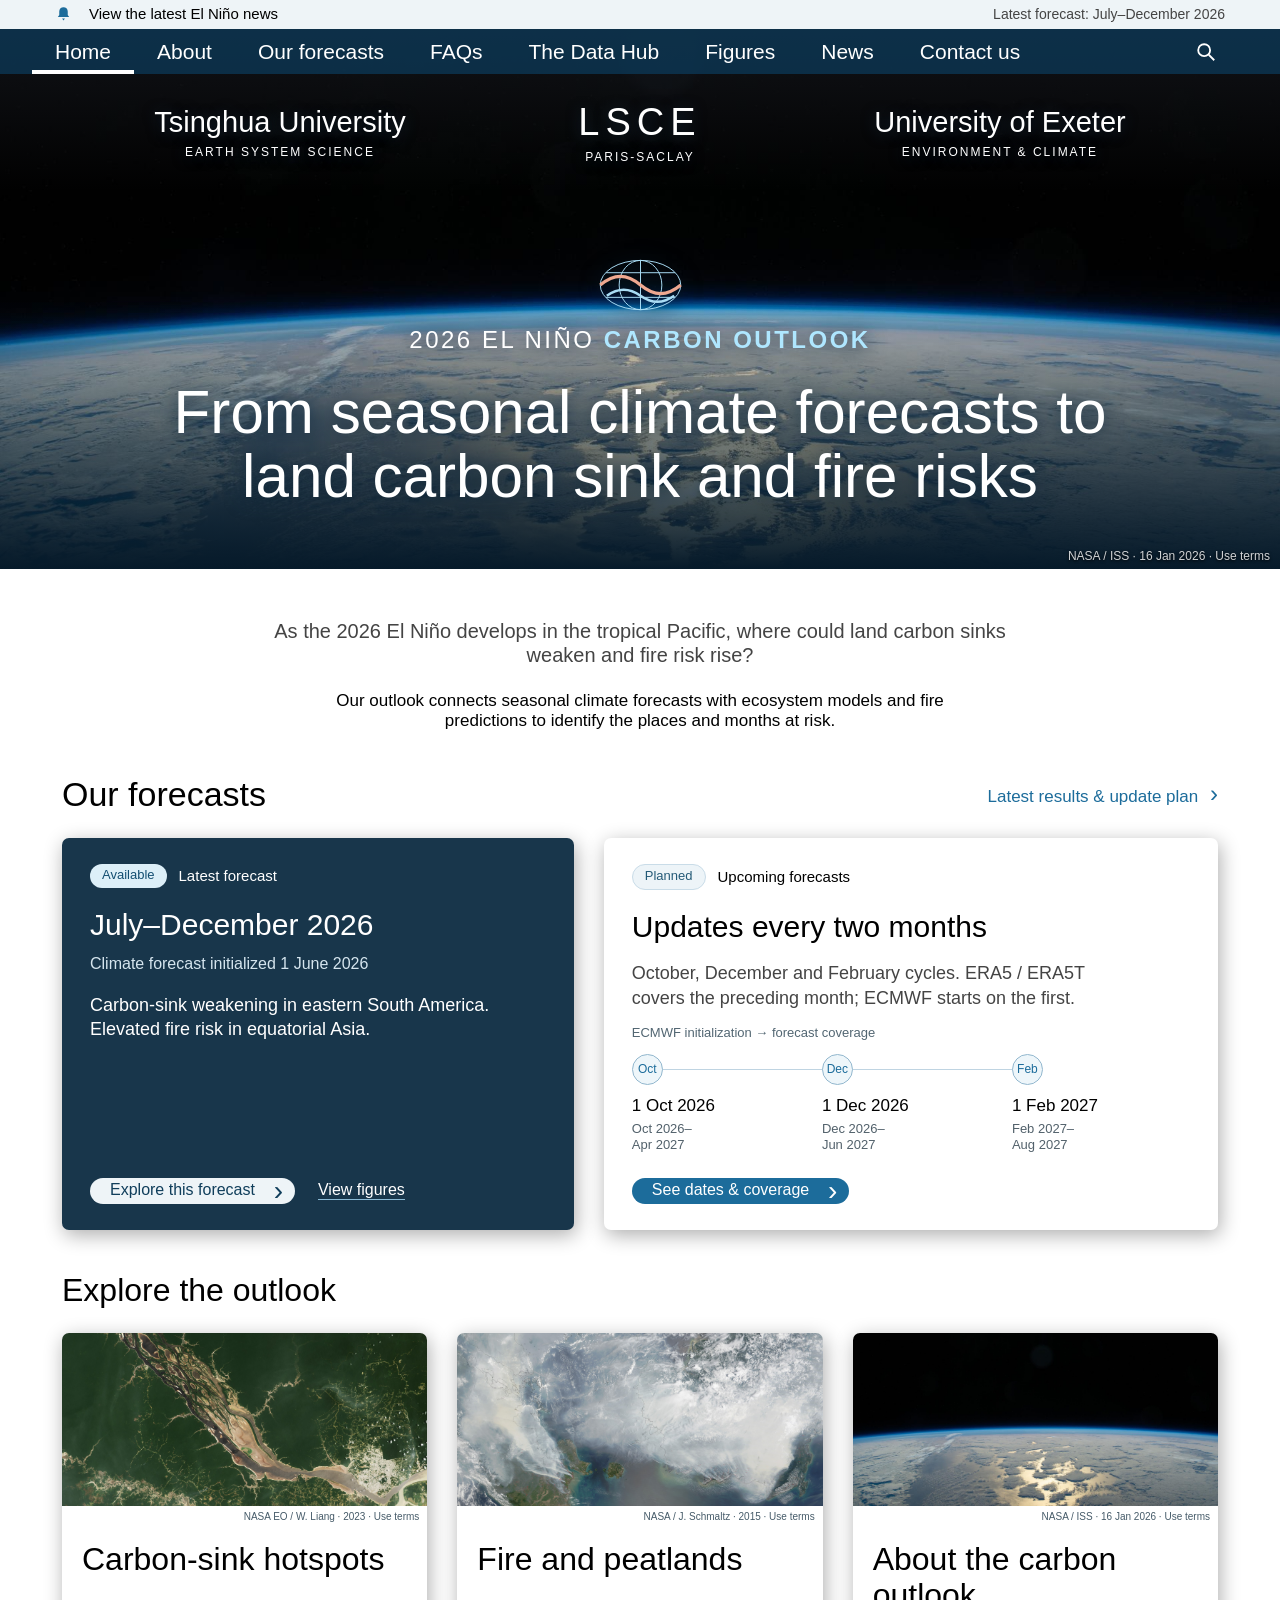
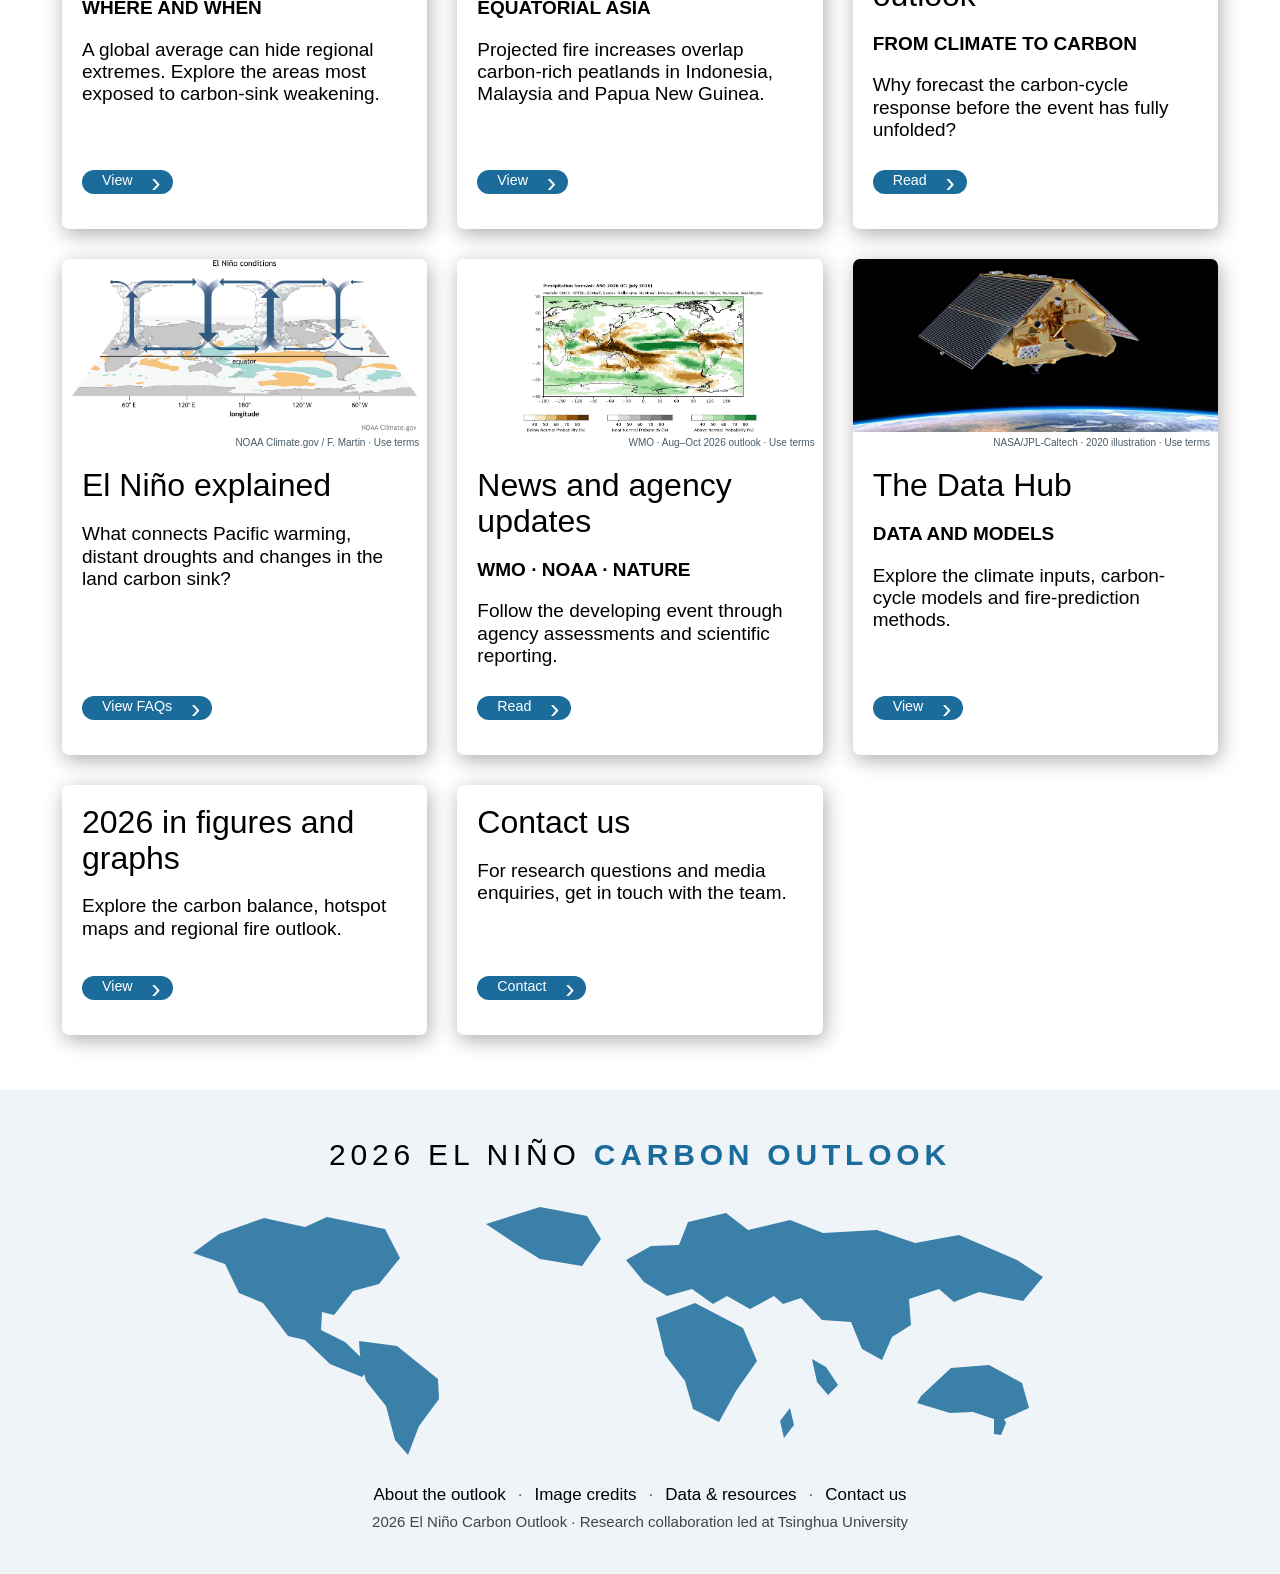
==== commit b86be986: "Publish forecast plans and refined Home layout Add the confirmed October, December and February fore" ====
--- a/index.html
+++ b/index.html
@@ -1,2 +1,34 @@
 <!doctype html>
-<html lang="en"><head><meta charset="utf-8"><meta name="viewport" content="width=device-width,initial-scale=1"><meta name="robots" content="index,follow"><title>Home | 2026 El Niño Carbon Outlook</title><meta name="description" content="An outlook for land carbon sinks and fire during the developing 2026 El Niño, with forecasts, data and agency reports."><link rel="icon" href="assets/favicon.svg"><link rel="stylesheet" href="styles.css"><script src="app.js" defer></script></head><body class="home"><a class="skip-link" href="#main">Skip to content</a><div class="top"><div class="container"><a href="context.html"><svg viewBox="0 0 24 24" aria-hidden="true"><path d="M6 9a6 6 0 0 1 12 0v5l2 3H4l2-3zm4 10h4l-2 3z" fill="currentColor"/></svg>View the latest El Niño news</a><span class="date">Outlook: July–December 2026</span></div></div><header class="splash"><figure class="feature"><img src="assets/pacific-earth.jpg" alt="Pacific Ocean west of Chile, photographed from the International Space Station on 16 January 2026" fetchpriority="high"></figure><div class="glass"><nav class="container site-nav" aria-label="Main navigation"><ul><li><a href="index.html" aria-current="page">Home</a></li><li><a href="research.html" >About</a></li><li><a href="outlook.html" >Outlook 2026</a></li><li><a href="faq.html" >FAQs</a></li><li><a href="data.html" >The Data Hub</a></li><li><a href="figures.html" >Figures</a></li><li><a href="context.html" >News</a></li><li><a href="contact.html" >Contact us</a></li></ul><button class="search-toggle" aria-label="Search this website"><svg viewBox="0 0 24 24" aria-hidden="true"><circle cx="10" cy="10" r="6.5" fill="none" stroke="currentColor" stroke-width="2"/><path d="m15 15 6 6" stroke="currentColor" stroke-width="2"/></svg></button></nav></div><div class="branding container" aria-label="Research collaboration"><a href="https://www.tsinghua.edu.cn/en/" target="_blank" rel="noopener">Tsinghua University<small>EARTH SYSTEM SCIENCE</small></a><a class="lsce" href="https://www.lsce.ipsl.fr/" target="_blank" rel="noopener">LSCE<small>PARIS-SACLAY</small></a><a href="https://www.exeter.ac.uk/" target="_blank" rel="noopener">University of Exeter<small>ENVIRONMENT &amp; CLIMATE</small></a></div><div class="home-title"><h1><svg class="brand-mark" viewBox="0 0 140 78" aria-hidden="true"><g fill="none" stroke="#a9dcf4" stroke-width="1.2"><ellipse cx="70" cy="36" rx="49" ry="30"/><ellipse cx="70" cy="36" rx="26" ry="30"/><path d="M70 6v60M28 21h84M28 51h84"/></g><path d="M21 36c17-14 32-14 49 0s32 14 49 0" fill="none" stroke="#efa890" stroke-width="4"/><path d="M29 49c14-10 27-10 41 0s27 10 41 0" fill="none" stroke="#a9dcf4" stroke-width="3"/></svg>2026 EL NIÑO <b>CARBON OUTLOOK</b></h1><p class="tagline">From seasonal climate forecasts to<br>land carbon sink and fire risks</p></div><p class="photo-credit"><a href="credits.html#pacific">NASA / ISS · 16 Jan 2026 · Use terms</a></p></header><main id="main"><div class="container"><section class="home-intro"><p>As the 2026 El Niño develops in the tropical Pacific, where could land carbon sinks weaken and fire risk rise?</p><p>Our outlook connects seasonal climate forecasts with ecosystem models and fire predictions to identify the places and months at risk.</p></section><section class="home-cards" aria-label="Explore the carbon outlook"><article class="card dark"><div class="card-content"><h2><a href="outlook.html">The 2026 carbon outlook</a></h2><p class="kicker">July–December 2026</p><p>Carbon-sink weakening in eastern South America and elevated fire risk in equatorial Asia emerge as two key concerns.</p><p class="ref">Climate forecast initialized 1 June 2026</p><div class="btn-wrap"><a class="btn" href="outlook.html">View Outlook 2026</a></div></div></article><article class="card "><a class="card-photo " href="key-results.html#land" tabindex="-1" aria-hidden="true"><img src="assets/amazon-drought.jpg" alt="" loading="lazy"></a><p class="card-credit"><a href="credits.html#amazon">NASA EO / W. Liang · 2023 · Use terms</a></p><div class="card-content"><h2><a href="key-results.html#land">Carbon-sink hotspots</a></h2><p class="kicker">Where and when</p><p>A global average can hide regional extremes. Explore the areas most exposed to carbon-sink weakening.</p><div class="btn-wrap"><a class="btn" href="key-results.html#land">View</a></div></div></article><article class="card "><a class="card-photo " href="key-results.html#fire" tabindex="-1" aria-hidden="true"><img src="assets/indonesia-fire.jpg" alt="" loading="lazy"></a><p class="card-credit"><a href="credits.html#fire">NASA / J. Schmaltz · 2015 · Use terms</a></p><div class="card-content"><h2><a href="key-results.html#fire">Fire and peatlands</a></h2><p class="kicker">Equatorial Asia</p><p>Projected fire increases overlap carbon-rich peatlands in Indonesia, Malaysia and Papua New Guinea.</p><div class="btn-wrap"><a class="btn" href="key-results.html#fire">View</a></div></div></article><article class="card "><a class="card-photo " href="research.html" tabindex="-1" aria-hidden="true"><img src="assets/pacific-earth.jpg" alt="" loading="lazy"></a><p class="card-credit"><a href="credits.html#pacific">NASA / ISS · 16 Jan 2026 · Use terms</a></p><div class="card-content"><h2><a href="research.html">About the carbon outlook</a></h2><p class="kicker">From climate to carbon</p><p>Why forecast the carbon-cycle response before the event has fully unfolded?</p><div class="btn-wrap"><a class="btn" href="research.html">Read</a></div></div></article><article class="card "><a class="card-photo ocean-map" href="faq.html" tabindex="-1" aria-hidden="true"><img src="assets/elnino-2026.jpg" alt="" loading="lazy"></a><p class="card-credit"><a href="credits.html#elnino">NASA EO / L. Dauphin · 8 Jun 2026 · Use terms</a></p><div class="card-content"><h2><a href="faq.html">El Niño explained</a></h2><p>What connects Pacific warming, distant droughts and changes in the land carbon sink?</p><div class="btn-wrap"><a class="btn" href="faq.html">View FAQs</a></div></div></article><article class="card "><a class="card-photo ocean-map" href="context.html" tabindex="-1" aria-hidden="true"><img src="assets/elnino-2026.jpg" alt="" loading="lazy"></a><p class="card-credit"><a href="credits.html#elnino">NASA EO / L. Dauphin · 8 Jun 2026 · Use terms</a></p><div class="card-content"><h2><a href="context.html">News and agency updates</a></h2><p class="kicker">WMO · NOAA · Nature</p><p>Follow the developing event through agency assessments and scientific reporting.</p><div class="btn-wrap"><a class="btn" href="context.html">Read</a></div></div></article><article class="card "><div class="card-content"><h2><a href="data.html">The Data Hub</a></h2><p class="kicker">Data and models</p><p>Explore the climate inputs, carbon-cycle models and fire-prediction methods.</p><div class="btn-wrap"><a class="btn" href="data.html">View</a></div></div></article><article class="card "><div class="card-content"><h2><a href="figures.html">2026 in figures and graphs</a></h2><p>Explore the carbon balance, hotspot maps and regional fire outlook.</p><div class="btn-wrap"><a class="btn" href="figures.html">View</a></div></div></article><article class="card "><div class="card-content"><h2><a href="contact.html">Contact us</a></h2><p>For research questions and media enquiries, get in touch with the team.</p><div class="btn-wrap"><a class="btn" href="contact.html">Contact</a></div></div></article></section></div></main><footer class="footer"><div class="container"><p class="footer-wordmark">2026 El Niño <b>Carbon Outlook</b></p><svg class="world" viewBox="0 0 980 260" aria-hidden="true"><path d="M69 35l45-16 41 9 22-10 58 12 15 29-21 26-26 7-19 24-12-3-1 18 24 12 26 25-9 10-32-13-25-24-17-4-25-33-24-10-14-29-32-11zm140 107 38 5 41 33 1 20-20 27-11 29-13-15-9-34-20-25-6-26zm127-117 54-17 47 9 14 23-19 27-42-7-24-15zm140 36 25-14 28-1 9-23 38-9 22 17 42-10 33 13 54-3 38 13 44-8 58 25 26 17-20 24-44-9-25 10-15-13-30 10 2 26-19 12-10 23-20-11-11-27-29-2-21-22-18 6-9-8-24 13-23-13-14 8-21-15-25 7-23-14zm30 58 39-15 48 25 14 33-21 30-17 31-26-13-8-28-20-26zm156 41 14 8 12 18-10 10-11-13zm109 37 30-28 38-3 33 18 7 25-29 13-27-9-23 1-33-10zM844 218l7-4 5 10-5 12-7-1zM630 222l10-13 4 17-10 13z"/></svg><div class="foot-lines"><p><a href="research.html">About the outlook</a><span>·</span><a href="credits.html">Image credits</a><span>·</span><a href="data.html">Data &amp; resources</a><span>·</span><a href="contact.html">Contact us</a></p><p class="note">2026 El Niño Carbon Outlook · Research collaboration led at Tsinghua University</p></div></div></footer><button class="to-top" hidden aria-label="Back to top">Top</button><dialog class="search-dialog" aria-label="Search this website"><button class="dialog-close" aria-label="Close search">×</button><div class="search-inner"><label for="site-search">Search this website</label><input id="site-search" type="search" placeholder="Carbon sinks, fire, data…" autocomplete="off"><p class="search-help">Search the outlook, methods, figures and related reports.</p><ul class="search-results" aria-live="polite"></ul></div></dialog><dialog class="figure-dialog" aria-label="Enlarged research figure"><button class="dialog-close" aria-label="Close figure">×</button><h2></h2><div class="dialog-figure"></div><p class="dialog-note"></p></dialog></body></html>
+<html lang="en"><head><meta charset="utf-8"><meta name="viewport" content="width=device-width,initial-scale=1"><meta name="robots" content="index,follow"><title>Home | 2026 El Niño Carbon Outlook</title><meta name="description" content="An outlook for land carbon sinks and fire during the developing 2026 El Niño, with forecasts, data and agency reports."><link rel="icon" href="assets/favicon.svg"><link rel="stylesheet" href="styles.css"><script src="app.js" defer></script></head><body class="home"><a class="skip-link" href="#main">Skip to content</a><div class="top"><div class="container"><a href="context.html"><svg viewBox="0 0 24 24" aria-hidden="true"><path d="M6 9a6 6 0 0 1 12 0v5l2 3H4l2-3zm4 10h4l-2 3z" fill="currentColor"/></svg>View the latest El Niño news</a><span class="date">Latest forecast: July–December 2026</span></div></div><header class="splash"><figure class="feature"><img src="assets/pacific-earth.jpg" alt="Pacific Ocean west of Chile, photographed from the International Space Station on 16 January 2026" fetchpriority="high"></figure><div class="glass"><nav class="container site-nav" aria-label="Main navigation"><ul><li><a href="index.html" aria-current="page">Home</a></li><li><a href="research.html" >About</a></li><li><a href="forecasts.html">Our forecasts</a></li><li><a href="faq.html" >FAQs</a></li><li><a href="data.html" >The Data Hub</a></li><li><a href="figures.html" >Figures</a></li><li><a href="context.html" >News</a></li><li><a href="contact.html" >Contact us</a></li></ul><button class="search-toggle" aria-label="Search this website"><svg viewBox="0 0 24 24" aria-hidden="true"><circle cx="10" cy="10" r="6.5" fill="none" stroke="currentColor" stroke-width="2"/><path d="m15 15 6 6" stroke="currentColor" stroke-width="2"/></svg></button></nav></div><div class="branding container" aria-label="Research collaboration"><a href="https://www.tsinghua.edu.cn/en/" target="_blank" rel="noopener">Tsinghua University<small>EARTH SYSTEM SCIENCE</small></a><a class="lsce" href="https://www.lsce.ipsl.fr/" target="_blank" rel="noopener">LSCE<small>PARIS-SACLAY</small></a><a href="https://www.exeter.ac.uk/" target="_blank" rel="noopener">University of Exeter<small>ENVIRONMENT &amp; CLIMATE</small></a></div><div class="home-title"><h1><svg class="brand-mark" viewBox="0 0 140 78" aria-hidden="true"><g fill="none" stroke="#a9dcf4" stroke-width="1.2"><ellipse cx="70" cy="36" rx="49" ry="30"/><ellipse cx="70" cy="36" rx="26" ry="30"/><path d="M70 6v60M28 21h84M28 51h84"/></g><path d="M21 36c17-14 32-14 49 0s32 14 49 0" fill="none" stroke="#efa890" stroke-width="4"/><path d="M29 49c14-10 27-10 41 0s27 10 41 0" fill="none" stroke="#a9dcf4" stroke-width="3"/></svg>2026 EL NIÑO <b>CARBON OUTLOOK</b></h1><p class="tagline">From seasonal climate forecasts to<br>land carbon sink and fire risks</p></div><p class="photo-credit"><a href="credits.html#pacific">NASA / ISS · 16 Jan 2026 · Use terms</a></p></header><main id="main"><div class="container"><section class="home-intro"><p>As the 2026 El Niño develops in the tropical Pacific, where could land carbon sinks weaken and fire risk rise?</p><p>Our outlook connects seasonal climate forecasts with ecosystem models and fire predictions to identify the places and months at risk.</p></section>
+<section class="home-forecasts" id="our-forecasts" aria-labelledby="our-forecasts-title">
+  <div class="forecast-heading"><h2 id="our-forecasts-title">Our forecasts</h2><a href="forecasts.html">Latest results &amp; update plan <span aria-hidden="true">›</span></a></div>
+  
+<div class="forecast-pair">
+  <article class="card dark forecast-current" aria-labelledby="latest-forecast-title">
+    <div class="card-content">
+      <p class="forecast-label"><span class="forecast-status available">Available</span> Latest forecast</p>
+      <h3 id="latest-forecast-title">July–December 2026</h3>
+      <p class="forecast-initial">Climate forecast initialized <time datetime="2026-06-01">1 June 2026</time></p>
+      <p class="forecast-summary">Carbon-sink weakening in eastern South America.<br>Elevated fire risk in equatorial Asia.</p>
+      <div class="forecast-actions"><a class="btn" href="outlook.html">Explore this forecast</a><a class="forecast-text-link" href="figures.html">View figures</a></div>
+    </div>
+  </article>
+  
+<article class="card forecast-planned" aria-labelledby="monthly-plan-title">
+  <div class="card-content">
+    <p class="forecast-label"><span class="forecast-status planned">Planned</span> Upcoming forecasts</p>
+    <h3 id="monthly-plan-title">Updates every two months</h3>
+    <p class="forecast-summary">October, December and February cycles. ERA5 / ERA5T covers the preceding month; ECMWF starts on the first.</p>
+    <p class="forecast-plan-key">ECMWF initialization → forecast coverage</p>
+    <ol class="forecast-cycles" aria-label="Planned initialization dates and forecast coverage">
+      <li><span class="cycle-dot">Oct</span><strong><time datetime="2026-10-01">1 Oct 2026</time></strong><span>Oct 2026–<br>Apr 2027</span></li>
+      <li><span class="cycle-dot">Dec</span><strong><time datetime="2026-12-01">1 Dec 2026</time></strong><span>Dec 2026–<br>Jun 2027</span></li>
+      <li><span class="cycle-dot">Feb</span><strong><time datetime="2027-02-01">1 Feb 2027</time></strong><span>Feb 2027–<br>Aug 2027</span></li>
+    </ol>
+    <div class="forecast-actions"><a class="btn" href="forecasts.html#update-plan">See dates &amp; coverage</a></div>
+  </div>
+</article>
+</div>
+</section>
+<div class="explore-heading"><h2>Explore the outlook</h2></div>
+<section class="home-cards" aria-label="Explore the carbon outlook"><article class="card "><a class="card-photo " href="key-results.html#land" tabindex="-1" aria-hidden="true"><img src="assets/amazon-drought.jpg" alt="" loading="lazy"></a><p class="card-credit"><a href="credits.html#amazon">NASA EO / W. Liang · 2023 · Use terms</a></p><div class="card-content"><h2><a href="key-results.html#land">Carbon-sink hotspots</a></h2><p class="kicker">Where and when</p><p>A global average can hide regional extremes. Explore the areas most exposed to carbon-sink weakening.</p><div class="btn-wrap"><a class="btn" href="key-results.html#land">View</a></div></div></article><article class="card "><a class="card-photo " href="key-results.html#fire" tabindex="-1" aria-hidden="true"><img src="assets/indonesia-fire.jpg" alt="" loading="lazy"></a><p class="card-credit"><a href="credits.html#fire">NASA / J. Schmaltz · 2015 · Use terms</a></p><div class="card-content"><h2><a href="key-results.html#fire">Fire and peatlands</a></h2><p class="kicker">Equatorial Asia</p><p>Projected fire increases overlap carbon-rich peatlands in Indonesia, Malaysia and Papua New Guinea.</p><div class="btn-wrap"><a class="btn" href="key-results.html#fire">View</a></div></div></article><article class="card "><a class="card-photo " href="research.html" tabindex="-1" aria-hidden="true"><img src="assets/pacific-earth.jpg" alt="" loading="lazy"></a><p class="card-credit"><a href="credits.html#pacific">NASA / ISS · 16 Jan 2026 · Use terms</a></p><div class="card-content"><h2><a href="research.html">About the carbon outlook</a></h2><p class="kicker">From climate to carbon</p><p>Why forecast the carbon-cycle response before the event has fully unfolded?</p><div class="btn-wrap"><a class="btn" href="research.html">Read</a></div></div></article><article class="card "><a class="card-photo complete-graphic" href="faq.html" tabindex="-1" aria-hidden="true"><img src="assets/elnino-walker.jpg" alt="" loading="lazy"></a><p class="card-credit"><a href="credits.html#walker">NOAA Climate.gov / F. Martin · Use terms</a></p><div class="card-content"><h2><a href="faq.html">El Niño explained</a></h2><p>What connects Pacific warming, distant droughts and changes in the land carbon sink?</p><div class="btn-wrap"><a class="btn" href="faq.html">View FAQs</a></div></div></article><article class="card "><a class="card-photo complete-graphic" href="context.html" tabindex="-1" aria-hidden="true"><img src="assets/wmo-precipitation-aso2026.png" alt="" loading="lazy"></a><p class="card-credit"><a href="credits.html#wmo-outlook">WMO · Aug–Oct 2026 outlook · Use terms</a></p><div class="card-content"><h2><a href="context.html">News and agency updates</a></h2><p class="kicker">WMO · NOAA · Nature</p><p>Follow the developing event through agency assessments and scientific reporting.</p><div class="btn-wrap"><a class="btn" href="context.html">Read</a></div></div></article><article class="card "><a class="card-photo " href="data.html" tabindex="-1" aria-hidden="true"><img src="assets/sentinel6-illustration.jpg" alt="" loading="lazy"></a><p class="card-credit"><a href="credits.html#sentinel6">NASA/JPL-Caltech · 2020 illustration · Use terms</a></p><div class="card-content"><h2><a href="data.html">The Data Hub</a></h2><p class="kicker">Data and models</p><p>Explore the climate inputs, carbon-cycle models and fire-prediction methods.</p><div class="btn-wrap"><a class="btn" href="data.html">View</a></div></div></article><article class="card "><div class="card-content"><h2><a href="figures.html">2026 in figures and graphs</a></h2><p>Explore the carbon balance, hotspot maps and regional fire outlook.</p><div class="btn-wrap"><a class="btn" href="figures.html">View</a></div></div></article><article class="card "><div class="card-content"><h2><a href="contact.html">Contact us</a></h2><p>For research questions and media enquiries, get in touch with the team.</p><div class="btn-wrap"><a class="btn" href="contact.html">Contact</a></div></div></article></section></div></main><footer class="footer"><div class="container"><p class="footer-wordmark">2026 El Niño <b>Carbon Outlook</b></p><svg class="world" viewBox="0 0 980 260" aria-hidden="true"><path d="M69 35l45-16 41 9 22-10 58 12 15 29-21 26-26 7-19 24-12-3-1 18 24 12 26 25-9 10-32-13-25-24-17-4-25-33-24-10-14-29-32-11zm140 107 38 5 41 33 1 20-20 27-11 29-13-15-9-34-20-25-6-26zm127-117 54-17 47 9 14 23-19 27-42-7-24-15zm140 36 25-14 28-1 9-23 38-9 22 17 42-10 33 13 54-3 38 13 44-8 58 25 26 17-20 24-44-9-25 10-15-13-30 10 2 26-19 12-10 23-20-11-11-27-29-2-21-22-18 6-9-8-24 13-23-13-14 8-21-15-25 7-23-14zm30 58 39-15 48 25 14 33-21 30-17 31-26-13-8-28-20-26zm156 41 14 8 12 18-10 10-11-13zm109 37 30-28 38-3 33 18 7 25-29 13-27-9-23 1-33-10zM844 218l7-4 5 10-5 12-7-1zM630 222l10-13 4 17-10 13z"/></svg><div class="foot-lines"><p><a href="research.html">About the outlook</a><span>·</span><a href="credits.html">Image credits</a><span>·</span><a href="data.html">Data &amp; resources</a><span>·</span><a href="contact.html">Contact us</a></p><p class="note">2026 El Niño Carbon Outlook · Research collaboration led at Tsinghua University</p></div></div></footer><button class="to-top" hidden aria-label="Back to top">Top</button><dialog class="search-dialog" aria-label="Search this website"><button class="dialog-close" aria-label="Close search">×</button><div class="search-inner"><label for="site-search">Search this website</label><input id="site-search" type="search" placeholder="Carbon sinks, fire, data…" autocomplete="off"><p class="search-help">Search the outlook, methods, figures and related reports.</p><ul class="search-results" aria-live="polite"></ul></div></dialog><dialog class="figure-dialog" aria-label="Enlarged research figure"><button class="dialog-close" aria-label="Close figure">×</button><h2></h2><div class="dialog-figure"></div><p class="dialog-note"></p></dialog></body></html>
--- a/styles.css
+++ b/styles.css
@@ -1,13 +1,103 @@
-:root{--ocean:#1c6c9b;--bar:#eef4f7;--slate:#18364b;--ink:#000;--grey:#444;--rule:#ebebeb;--font:'gill-sans-nova','Gill Sans','Gill Sans MT','Helvetica Neue',Helvetica,Arial,sans-serif;--shadow:2px 5px 20px 0 #adadad}
-*{box-sizing:border-box}html{scroll-padding-top:24px}body{margin:0;font-family:var(--font);font-size:19px;font-weight:300;color:var(--ink);background:#fff;-webkit-font-smoothing:antialiased}h1,h2,h3,h4{margin:0;font-family:var(--font)}h1{font-size:44px;font-weight:400}h2{font-size:32px;font-weight:300}h3{font-size:21px;font-weight:500}p{margin:19px 0;line-height:1.2}strong,b{font-weight:600}a{color:inherit;transition:opacity .2s}a:hover{opacity:.6}img{max-width:100%}button,input,select{font:inherit}button{cursor:pointer}a:focus-visible,button:focus-visible,input:focus-visible,summary:focus-visible{outline:3px solid #2a78d6;outline-offset:3px}[hidden]{display:none!important}sup,sub{font-size:70%;line-height:0}.container{width:1170px;max-width:calc(100% - 40px);margin:0 auto}.skip-link{position:absolute;left:12px;top:-70px;z-index:120;background:var(--ocean);color:white;padding:8px 18px;border-radius:30px}.skip-link:focus{top:8px}.top{background:var(--bar);font-size:15px;font-weight:400;padding:5px 10px 7px}.top .container{display:flex;align-items:center;justify-content:space-between}.top a{text-decoration:none;display:flex;align-items:center;gap:17px}.top svg{width:17px;height:17px}.top .date{font-size:14px;color:#444}.splash{position:relative;height:60vh;min-height:475px;max-height:630px;background:#18364b;isolation:isolate}.feature{position:absolute;inset:0;z-index:-3;margin:0}.feature img{width:100%;height:100%;object-fit:cover;object-position:center}.splash:before{content:'';position:absolute;inset:0 0 auto;height:30%;background:linear-gradient(#13151ae0,transparent);z-index:-2}.splash:after{content:'';position:absolute;inset:auto 0 0;height:50%;background:linear-gradient(transparent,#000);z-index:-2}.glass{position:relative;z-index:5;background:rgba(11,63,99,.65)}.site-nav{display:flex;align-items:center;justify-content:space-between;font-size:21px;font-weight:400;min-height:45px}.site-nav ul{display:flex;list-style:none;padding:0;margin:0 0 0 -23px}.site-nav li{margin:0}.site-nav a{display:block;padding:0 23px;line-height:45px;color:#fff;text-decoration:none;white-space:nowrap}.site-nav a[aria-current=page]{box-shadow:inset 0 -4px #fff}.search-toggle{background:transparent;border:0;color:#fff;display:flex;align-items:center;justify-content:center;width:38px;height:45px}.search-toggle svg{width:22px;height:22px}.branding{position:absolute;top:64px;left:0;right:0;display:flex;justify-content:space-around;align-items:center;gap:30px;padding:8px 28px;color:#fff;text-shadow:0 2px 14px #132434}.branding a{text-decoration:none;text-align:center;font-size:29px;font-weight:400;line-height:1.15}.branding a small{display:block;font-size:12px;font-weight:300;letter-spacing:2px;margin-top:6px}.branding .lsce{font-size:38px;letter-spacing:6px}.home-title{position:absolute;bottom:60px;left:0;right:0;text-align:center;color:#fff}.home-title h1{font-size:24px;font-weight:300;letter-spacing:2.5px;line-height:1.3;margin:0 0 26px}.home-title h1 b{font-weight:600;color:#afe7ff}.brand-mark{width:115px;height:65px;display:block;margin:0 auto 4px}.tagline{font-size:clamp(46px,4.7vw,68px);font-weight:400;line-height:1.06;max-width:1100px;width:calc(100% - 80px);margin:0 auto}.page-title{position:absolute;bottom:24px;left:0;right:0;text-align:center;color:#fff}.page-title h1{max-width:1100px;margin:auto;line-height:1.12}.breadcrumbs{display:flex;justify-content:center;align-items:center;gap:18px;list-style:none;margin:28px 0 12px;padding:0;font-size:19px;font-weight:400}.breadcrumbs a{text-decoration:none}.breadcrumbs li+li:before{content:'›';margin-right:18px;color:#bedcea}.photo-credit{position:absolute;bottom:6px;right:10px;font-size:12px;font-weight:400;color:#ffffffcf;z-index:2;margin:0;text-shadow:0 1px 3px #000}.photo-credit a{text-decoration:none}.home-intro{text-align:center;padding:50px 30px 35px;color:#444;font-size:20px}.home-intro p{max-width:795px;margin:0 auto}.home-intro p+p{max-width:655px;font-size:17px;color:#000;margin:24px auto 0}.home-cards{padding:20px 30px 55px;display:grid;grid-template-columns:repeat(3,1fr);gap:30px}.card{display:flex;flex-direction:column;border-radius:7px;box-shadow:var(--shadow);background:#fff;overflow:hidden;min-height:450px}.card.dark{background:var(--slate);color:#fff}.card-photo{position:relative;display:block;height:auto;aspect-ratio:1700/804;overflow:hidden}.card-photo img{display:block;width:100%;height:100%;object-fit:cover}.card-photo .photo-credit{right:6px;bottom:6px;background:#0007;padding:1px 6px;border-radius:2px;color:white}.card-content{padding:20px;display:flex;flex-direction:column;flex:1}.card h2{font-size:32px;font-weight:300;line-height:1.12}.card h2 a{text-decoration:none}.card p{margin:19px 0 0;line-height:1.18}.card .kicker{font-weight:600;text-transform:uppercase;font-size:19px}.card .ref{font-size:16px;font-style:italic;color:#444;margin-top:12px}.dark .ref{color:#cfd3da}.card .btn-wrap{margin-top:auto;padding-top:26px;padding-bottom:15px}.btn{position:relative;display:inline-block;border:0;border-radius:30px;background:var(--ocean);color:#fff;padding:2px 40px 5px 20px;font-weight:500;font-size:17px;text-decoration:none;line-height:1.2;white-space:nowrap}.btn:after{content:'›';position:absolute;right:12px;top:-4px;font-family:Arial,sans-serif;font-size:28px}.btn:hover{opacity:1;background:#0b4c74}.card .btn{font-size:14.25px}.dark .btn,.panel .btn{background:var(--bar);color:#103e5b}.content{padding:45px 30px 55px;line-height:1.25}.content>p:first-child{margin-top:0}.content h2{margin:10px 0 20px;padding-bottom:20px;line-height:1.12}.content h2+p,.content h2+ul{margin-top:0}.content h3{margin:25px 0 12px}.content p a:not(.btn),.content li a:not(.btn),.content td a{font-weight:500;text-decoration:none;border-bottom:1px solid}.content ul{list-style:none;padding:0;margin:0 0 19px}.content li{margin:0 0 15px 20px}.content ul>li:before{content:'■';color:var(--ocean);display:inline-block;width:1em;margin-left:-1em;font-size:16px}.content ol{padding-left:1.2em}.content ol li{margin-left:0;line-height:1.3}.content .note,.figure-caption{font-size:16px;color:#444;line-height:1.25}.content .lead{font-size:24px;color:#444;line-height:1.25;margin-bottom:35px}.content .notice{background:#edf6fb;border-left:4px solid var(--ocean);padding:10px 16px;font-size:17px;font-weight:400;margin-bottom:25px}.content .reference{font-size:17px;color:#444}.content hr{border:0;border-top:2px solid #d3d8e0;margin:35px 0}.res-grid,.cols-2{display:grid;grid-template-columns:1fr 1fr;column-gap:65px}.res-block{padding-bottom:10px;margin-bottom:10px}.res-block+.res-block{border-top:3px solid var(--rule);padding-top:22px}.res-block h2{padding-bottom:0}.panel{display:grid;grid-template-columns:1fr 1fr;gap:65px;align-items:center;padding:40px;background:var(--slate);color:#fff;margin:25px -30px 0}.panel h2{padding:0;color:white}.panel p{margin:0 0 15px}.panel a:not(.btn){color:#fff;border-bottom:1px solid}.panel .tag{font-size:16px;color:#c3c8d1}.panel>div:first-child{padding-left:30px}.stats{display:grid;grid-template-columns:repeat(3,1fr);gap:30px;margin:35px 0}.stat{border-top:3px solid var(--ocean);padding-top:17px}.stat strong{display:block;font-size:32px;font-weight:400;margin-bottom:10px}.stat p{margin:0;font-size:17px;color:#444}.content table{border-collapse:collapse;width:100%;font-size:16px;margin:10px 0 20px}.content th,.content td{padding:15px;text-align:left;vertical-align:top}.content thead th{background:#2a395d;color:#fff;font-weight:500}.content tbody tr:nth-child(odd){background:#f4f4f5}.content tbody tr:nth-child(even){background:#dee1e7}.table-scroll{overflow:auto}.window-table td:last-child{width:60%}.window-bar{display:grid;grid-template-columns:repeat(6,1fr);gap:3px}.window-bar span{background:#e6eef3;text-align:center;padding:5px;color:#444;font-size:14px}.window-bar .active{background:var(--ocean);color:white}.paper-figure{margin:25px 0 40px}.paper-figure>img,.paper-figure>svg{display:block;width:100%;max-width:950px;height:auto;margin:0 auto}.paper-figure figcaption{margin-top:12px;font-size:16px;color:#444;line-height:1.3}.paper-figure .credit{color:#888}.paper-figure .figure-tools{display:flex;align-items:center;justify-content:flex-end;gap:20px;margin-bottom:15px;font-size:16px}.figure-tools button{font-size:16px;color:#000;border:0;border-bottom:1px solid;background:none;padding:0}.figure-tools a{text-decoration:none;border-bottom:1px solid}.figure-pair{display:grid;grid-template-columns:1fr 1fr;gap:45px}.figure-pair .paper-figure{margin-top:10px}.figure-pair .paper-figure>svg{max-width:100%;width:100%}.figure-jump{display:flex;gap:10px;flex-wrap:wrap;margin:0 0 25px}.figure-jump a,.filter-button{font-size:16px;border:1px solid #000;border-radius:30px;background:#fff;color:#000;text-decoration:none;padding:3px 18px 5px;font-weight:500}.filter-button[aria-pressed=true]{background:var(--ocean);border-color:var(--ocean);color:white}.filter-row{display:flex;gap:8px;align-items:center;margin:20px 0 30px;flex-wrap:wrap}.filter-row .note{margin-left:auto}.news-grid{display:grid;grid-template-columns:repeat(3,1fr);gap:30px}.news-grid .card{min-height:390px}.news-grid h2{font-size:25px;padding:0;margin:0}.published{font-size:14px;font-weight:400;letter-spacing:1px;text-transform:uppercase;color:#777;margin:0 0 15px}.news-grid p{font-size:17px}.news-grid .card-content{padding:24px}.news-grid .btn{font-size:16px}.news-source{color:var(--ocean);font-size:15px;font-weight:600;text-transform:uppercase;letter-spacing:.8px;display:block;margin-bottom:12px}.timeline{border-top:1px solid var(--rule);margin:30px 0}.timeline-row{display:grid;grid-template-columns:170px 1fr;gap:30px;padding:18px 0;border-bottom:1px solid var(--rule)}.timeline-row time{color:var(--ocean);font-size:17px;font-weight:500}.timeline-row p{margin:0;font-size:17px}.timeline-row strong{font-weight:500}.faq-item{border-bottom:1px solid var(--rule);padding:25px 0}.faq-item:first-of-type{padding-top:5px}.faq-item summary{font-size:25px;font-weight:400;cursor:pointer}.faq-item p{max-width:950px;line-height:1.3}.faq-item p:last-child{margin-bottom:0}.method-chain{display:grid;grid-template-columns:repeat(4,1fr);gap:24px;border-top:1px solid var(--rule);border-bottom:1px solid var(--rule);padding:24px 0;margin:25px 0}.method-step{position:relative}.method-step h3{font-size:21px;margin:10px 0}.method-step p{font-size:17px;color:#444;margin:0}.method-step .step-number{font-size:15px;color:var(--ocean);font-weight:600}.method-more{margin:25px 0;border-top:1px solid var(--rule);padding-top:20px}.method-more summary{font-size:21px;cursor:pointer}.plain-links{margin:25px 0}.contact-details{font-size:24px;font-weight:500;line-height:1.4}.credits-list li{margin-bottom:30px!important}.credits-list strong{display:block;margin-bottom:6px}.credits-list .note{display:block}.footer{background:var(--bar);color:#000;padding:45px 0 35px}.footer-wordmark{text-align:center;font-size:30px;font-weight:300;letter-spacing:.16em;text-transform:uppercase;line-height:1.3;margin:0 0 25px}.footer-wordmark b{font-weight:700;color:var(--ocean)}.footer .world{width:100%;max-width:980px;height:auto;display:block;margin:20px auto;fill:var(--ocean)}.foot-lines{text-align:center;margin-top:26px;font-size:17px}.foot-lines p{margin:0 0 8px}.foot-lines a{text-decoration:none}.foot-lines span{margin:0 12px;opacity:.6}.foot-lines .note{font-size:15px;color:#444}.to-top{position:fixed;right:20px;bottom:14px;border:0;background:#ffffffb0;color:#000;opacity:.6;font-size:17px;padding:12px;border-radius:12px;z-index:20}.search-dialog{width:100%;height:100%;max-width:none;max-height:none;margin:0;border:0;padding:0;background:#000d;color:white}.search-dialog::backdrop{background:#000d}.search-inner{width:70%;max-width:820px;margin:15vh auto}.search-inner label{font-size:25px;display:block;margin:0 0 18px;text-align:center}.search-inner input{width:100%;border:0;border-radius:50px;padding:20px 40px;font-size:30px;font-weight:300;color:#000}.dialog-close{position:absolute;top:16px;right:30px;background:transparent;color:inherit;border:0;font-size:45px;font-weight:300}.search-results{list-style:none;padding:0;margin:25px 0;max-height:45vh;overflow:auto}.search-results li{padding:12px 0;border-bottom:1px solid #ffffff36}.search-results a{display:block;color:white;font-size:21px;text-decoration:none}.search-results span{display:block;font-size:16px;color:#ddd;margin-top:5px}.search-help{color:#ddd;font-size:16px}.figure-dialog{width:95vw;max-width:1450px;max-height:94vh;border:0;padding:25px 35px;background:#fff}.figure-dialog::backdrop{background:#000c}.figure-dialog .dialog-close{color:#000;font-size:28px;top:8px;right:12px}.figure-dialog h2{font-size:21px;font-weight:400;margin:0 25px 20px 0}.dialog-figure svg,.dialog-figure img{display:block;max-width:100%;width:100%;height:auto;margin:auto}.dialog-figure img{max-width:1100px}.dialog-note{font-size:16px;color:#444;margin-bottom:0}.sr-only{position:absolute;width:1px;height:1px;overflow:hidden;clip:rect(0,0,0,0)}
-@media(min-width:992px) and (max-width:1199px){.container{width:970px}.site-nav a{padding:0 17px;font-size:19px}.site-nav ul{margin-left:-17px}.branding a{font-size:25px}}
-@media(max-width:991px){.container{width:750px}.site-nav a{padding:0 12px;font-size:17px}.site-nav ul{margin-left:-12px}.branding a{font-size:23px}.home-cards{gap:24px;padding-left:15px;padding-right:15px}.card h2{font-size:27px}.tagline{width:70%;font-size:38px}.res-grid,.cols-2{gap:35px}.news-grid{grid-template-columns:1fr 1fr}}
-@media(max-width:767px){.container{width:auto;max-width:calc(100% - 24px)}.site-nav ul{flex-wrap:wrap}.site-nav a{line-height:36px;font-size:15px;padding:0 10px}.branding{flex-wrap:wrap;top:95px;padding:0;gap:20px}.branding a{font-size:19px;flex:1 1 40%}.branding .lsce{font-size:25px}.splash{min-height:500px}.home-title h1{font-size:19px}.tagline{font-size:30px;width:85%}.home-cards,.res-grid,.cols-2,.figure-pair,.news-grid,.panel{grid-template-columns:1fr}.content,.home-intro{padding:30px 15px}.page-title h1{font-size:32px}.breadcrumbs{font-size:16px}.stats{grid-template-columns:1fr}.method-chain{grid-template-columns:1fr 1fr}.panel{margin:20px 0;padding:25px;gap:20px}.panel>div:first-child{padding-left:0}.photo-credit{font-size:10px}.footer-wordmark{font-size:23px}.top .date{font-size:11px}.search-inner{width:90%}.search-inner input{font-size:23px;padding:15px 20px}.timeline-row{grid-template-columns:1fr;gap:8px}}
-@media print{.top,.glass,.to-top,.search-toggle,.figure-tools,.footer{display:none}.splash{height:200px;min-height:200px}.branding{display:none}.card{box-shadow:none;border:1px solid #ccc}.content{padding:20px}.source-card[hidden]{display:block!important}}
-
-.page-news .splash{height:333px;min-height:333px;max-height:333px}.news-tiles{display:grid;grid-template-columns:repeat(3,1fr);margin:20px -30px 25px}.news-tile{position:relative;height:325px;overflow:hidden}.news-tile>img{width:100%;height:100%;object-fit:cover}.news-tile:after{content:'';position:absolute;inset:0;background:linear-gradient(#0005,#0009)}.news-tile .excerpt{position:absolute;z-index:1;top:50%;left:50%;transform:translate(-50%,-50%);width:82%;text-align:center;color:#fff}.news-tile h2{font-size:21px;line-height:1.1;font-weight:600;text-transform:uppercase;margin:0 0 25px;padding:0;text-shadow:0 2px 14px #000}.news-tile .published{color:#fff;font-size:14px;line-height:1.25;text-shadow:0 1px 8px #000;letter-spacing:.5px;margin-bottom:15px}.news-tile .btn{background:var(--bar);color:#103e5b}.news-tile .photo-credit{z-index:2;font-size:9px;max-width:95%;text-align:right;background:#0006;padding:2px 4px;bottom:5px;right:5px}.source-resources{display:grid;grid-template-columns:1fr 1fr;gap:0 65px;margin:0 0 40px}.source-entry{padding:20px 0;border-top:3px solid var(--rule)}.source-entry h3{margin:0 0 12px;font-size:23px;font-weight:400}.source-entry h3 a{text-decoration:none}.source-entry p{font-size:17px;margin:0}.source-entry .published{font-size:14px;margin-bottom:12px}.source-entry p:last-child{color:#444}@media(max-width:767px){.news-tiles,.source-resources{grid-template-columns:1fr}.page-news .branding{display:none}}
-
-.home-cards>.card:nth-child(n+7){min-height:250px}.viz-legend{display:flex;align-items:center;gap:25px;flex-wrap:wrap;font-size:16px;margin:18px 0 12px;color:#444}.viz-legend span{display:inline-flex;gap:8px;align-items:center}.viz-legend i{width:18px;height:3px;display:inline-block}
-
-/* El Nino ocean identity; original research figure colours are retained. */
-.home-title{filter:drop-shadow(0 2px 10px #062339)}.splash:after{background:linear-gradient(transparent,#061a2a)}.feature img{object-position:center 62%}.top svg{color:var(--ocean)}.card-credit{font-size:10px;line-height:1.2;text-align:right;padding:5px 8px 0;margin:0;color:#465b69}.card-credit a{text-decoration:none}.card .card-credit{margin:0}.ocean-map{background:#000}.ocean-map img{object-position:center 49%}.observation{display:grid;grid-template-columns:1fr 1fr;gap:45px;align-items:center;margin:35px 0 40px;padding:25px 0;border-top:2px solid var(--rule);border-bottom:2px solid var(--rule)}.observation figure{margin:0}.observation img{display:block;width:100%;height:auto;background:#000}.observation figcaption{font-size:14px;color:#444;line-height:1.3;margin-top:8px}.observation h2{padding-bottom:0;margin-bottom:18px}.observation p{font-size:18px;line-height:1.3}.observation .eyebrow{color:var(--ocean);font-size:14px;letter-spacing:1px;text-transform:uppercase;font-weight:600}.news-tile .photo-credit{line-height:1.4}.news-tile .photo-credit a{text-decoration:none}.credits-list .credit-image{display:block;width:260px;height:145px;object-fit:cover;float:right;margin:0 0 15px 30px}.credits-list>li{min-height:155px;display:flow-root}.credit-image.map{background:#000;object-fit:contain}.footer .world{opacity:.85}@media(max-width:767px){.observation{grid-template-columns:1fr}.credits-list .credit-image{float:none;margin:0 0 15px;width:100%;height:180px}}
+:root{--ocean:#1c6c9b;--bar:#eef4f7;--slate:#18364b;--ink:#000;--grey:#444;--rule:#ebebeb;--font:'gill-sans-nova','Gill Sans','Gill Sans MT','Helvetica Neue',Helvetica,Arial,sans-serif;--shadow:2px 5px 20px 0 #adadad}
+*{box-sizing:border-box}html{scroll-padding-top:24px}body{margin:0;font-family:var(--font);font-size:19px;font-weight:300;color:var(--ink);background:#fff;-webkit-font-smoothing:antialiased}h1,h2,h3,h4{margin:0;font-family:var(--font)}h1{font-size:44px;font-weight:400}h2{font-size:32px;font-weight:300}h3{font-size:21px;font-weight:500}p{margin:19px 0;line-height:1.2}strong,b{font-weight:600}a{color:inherit;transition:opacity .2s}a:hover{opacity:.6}img{max-width:100%}button,input,select{font:inherit}button{cursor:pointer}a:focus-visible,button:focus-visible,input:focus-visible,summary:focus-visible{outline:3px solid #2a78d6;outline-offset:3px}[hidden]{display:none!important}sup,sub{font-size:70%;line-height:0}.container{width:1170px;max-width:calc(100% - 40px);margin:0 auto}.skip-link{position:absolute;left:12px;top:-70px;z-index:120;background:var(--ocean);color:white;padding:8px 18px;border-radius:30px}.skip-link:focus{top:8px}.top{background:var(--bar);font-size:15px;font-weight:400;padding:5px 10px 7px}.top .container{display:flex;align-items:center;justify-content:space-between}.top a{text-decoration:none;display:flex;align-items:center;gap:17px}.top svg{width:17px;height:17px}.top .date{font-size:14px;color:#444}.splash{position:relative;height:60vh;min-height:475px;max-height:630px;background:#18364b;isolation:isolate}.feature{position:absolute;inset:0;z-index:-3;margin:0}.feature img{width:100%;height:100%;object-fit:cover;object-position:center}.splash:before{content:'';position:absolute;inset:0 0 auto;height:30%;background:linear-gradient(#13151ae0,transparent);z-index:-2}.splash:after{content:'';position:absolute;inset:auto 0 0;height:50%;background:linear-gradient(transparent,#000);z-index:-2}.glass{position:relative;z-index:5;background:rgba(11,63,99,.65)}.site-nav{display:flex;align-items:center;justify-content:space-between;font-size:21px;font-weight:400;min-height:45px}.site-nav ul{display:flex;list-style:none;padding:0;margin:0 0 0 -23px}.site-nav li{margin:0}.site-nav a{display:block;padding:0 23px;line-height:45px;color:#fff;text-decoration:none;white-space:nowrap}.site-nav a[aria-current=page]{box-shadow:inset 0 -4px #fff}.search-toggle{background:transparent;border:0;color:#fff;display:flex;align-items:center;justify-content:center;width:38px;height:45px}.search-toggle svg{width:22px;height:22px}.branding{position:absolute;top:64px;left:0;right:0;display:flex;justify-content:space-around;align-items:center;gap:30px;padding:8px 28px;color:#fff;text-shadow:0 2px 14px #132434}.branding a{text-decoration:none;text-align:center;font-size:29px;font-weight:400;line-height:1.15}.branding a small{display:block;font-size:12px;font-weight:300;letter-spacing:2px;margin-top:6px}.branding .lsce{font-size:38px;letter-spacing:6px}.home-title{position:absolute;bottom:60px;left:0;right:0;text-align:center;color:#fff}.home-title h1{font-size:24px;font-weight:300;letter-spacing:2.5px;line-height:1.3;margin:0 0 26px}.home-title h1 b{font-weight:600;color:#afe7ff}.brand-mark{width:115px;height:65px;display:block;margin:0 auto 4px}.tagline{font-size:clamp(46px,4.7vw,68px);font-weight:400;line-height:1.06;max-width:1100px;width:calc(100% - 80px);margin:0 auto}.page-title{position:absolute;bottom:24px;left:0;right:0;text-align:center;color:#fff}.page-title h1{max-width:1100px;margin:auto;line-height:1.12}.breadcrumbs{display:flex;justify-content:center;align-items:center;gap:18px;list-style:none;margin:28px 0 12px;padding:0;font-size:19px;font-weight:400}.breadcrumbs a{text-decoration:none}.breadcrumbs li+li:before{content:'›';margin-right:18px;color:#bedcea}.photo-credit{position:absolute;bottom:6px;right:10px;font-size:12px;font-weight:400;color:#ffffffcf;z-index:2;margin:0;text-shadow:0 1px 3px #000}.photo-credit a{text-decoration:none}.home-intro{text-align:center;padding:50px 30px 35px;color:#444;font-size:20px}.home-intro p{max-width:795px;margin:0 auto}.home-intro p+p{max-width:655px;font-size:17px;color:#000;margin:24px auto 0}.home-cards{padding:20px 30px 55px;display:grid;grid-template-columns:repeat(3,1fr);gap:30px}.card{display:flex;flex-direction:column;border-radius:7px;box-shadow:var(--shadow);background:#fff;overflow:hidden;min-height:450px}.card.dark{background:var(--slate);color:#fff}.card-photo{position:relative;display:block;height:auto;aspect-ratio:1700/804;overflow:hidden}.card-photo img{display:block;width:100%;height:100%;object-fit:cover}.card-photo .photo-credit{right:6px;bottom:6px;background:#0007;padding:1px 6px;border-radius:2px;color:white}.card-content{padding:20px;display:flex;flex-direction:column;flex:1}.card h2{font-size:32px;font-weight:300;line-height:1.12}.card h2 a{text-decoration:none}.card p{margin:19px 0 0;line-height:1.18}.card .kicker{font-weight:600;text-transform:uppercase;font-size:19px}.card .ref{font-size:16px;font-style:italic;color:#444;margin-top:12px}.dark .ref{color:#cfd3da}.card .btn-wrap{margin-top:auto;padding-top:26px;padding-bottom:15px}.btn{position:relative;display:inline-block;border:0;border-radius:30px;background:var(--ocean);color:#fff;padding:2px 40px 5px 20px;font-weight:500;font-size:17px;text-decoration:none;line-height:1.2;white-space:nowrap}.btn:after{content:'›';position:absolute;right:12px;top:-4px;font-family:Arial,sans-serif;font-size:28px}.btn:hover{opacity:1;background:#0b4c74}.card .btn{font-size:14.25px}.dark .btn,.panel .btn{background:var(--bar);color:#103e5b}.content{padding:45px 30px 55px;line-height:1.25}.content>p:first-child{margin-top:0}.content h2{margin:10px 0 20px;padding-bottom:20px;line-height:1.12}.content h2+p,.content h2+ul{margin-top:0}.content h3{margin:25px 0 12px}.content p a:not(.btn),.content li a:not(.btn),.content td a{font-weight:500;text-decoration:none;border-bottom:1px solid}.content ul{list-style:none;padding:0;margin:0 0 19px}.content li{margin:0 0 15px 20px}.content ul>li:before{content:'■';color:var(--ocean);display:inline-block;width:1em;margin-left:-1em;font-size:16px}.content ol{padding-left:1.2em}.content ol li{margin-left:0;line-height:1.3}.content .note,.figure-caption{font-size:16px;color:#444;line-height:1.25}.content .lead{font-size:24px;color:#444;line-height:1.25;margin-bottom:35px}.content .notice{background:#edf6fb;border-left:4px solid var(--ocean);padding:10px 16px;font-size:17px;font-weight:400;margin-bottom:25px}.content .reference{font-size:17px;color:#444}.content hr{border:0;border-top:2px solid #d3d8e0;margin:35px 0}.res-grid,.cols-2{display:grid;grid-template-columns:1fr 1fr;column-gap:65px}.res-block{padding-bottom:10px;margin-bottom:10px}.res-block+.res-block{border-top:3px solid var(--rule);padding-top:22px}.res-block h2{padding-bottom:0}.panel{display:grid;grid-template-columns:1fr 1fr;gap:65px;align-items:center;padding:40px;background:var(--slate);color:#fff;margin:25px -30px 0}.panel h2{padding:0;color:white}.panel p{margin:0 0 15px}.panel a:not(.btn){color:#fff;border-bottom:1px solid}.panel .tag{font-size:16px;color:#c3c8d1}.panel>div:first-child{padding-left:30px}.stats{display:grid;grid-template-columns:repeat(3,1fr);gap:30px;margin:35px 0}.stat{border-top:3px solid var(--ocean);padding-top:17px}.stat strong{display:block;font-size:32px;font-weight:400;margin-bottom:10px}.stat p{margin:0;font-size:17px;color:#444}.content table{border-collapse:collapse;width:100%;font-size:16px;margin:10px 0 20px}.content th,.content td{padding:15px;text-align:left;vertical-align:top}.content thead th{background:#2a395d;color:#fff;font-weight:500}.content tbody tr:nth-child(odd){background:#f4f4f5}.content tbody tr:nth-child(even){background:#dee1e7}.table-scroll{overflow:auto}.window-table td:last-child{width:60%}.window-bar{display:grid;grid-template-columns:repeat(6,1fr);gap:3px}.window-bar span{background:#e6eef3;text-align:center;padding:5px;color:#444;font-size:14px}.window-bar .active{background:var(--ocean);color:white}.paper-figure{margin:25px 0 40px}.paper-figure>img,.paper-figure>svg{display:block;width:100%;max-width:950px;height:auto;margin:0 auto}.paper-figure figcaption{margin-top:12px;font-size:16px;color:#444;line-height:1.3}.paper-figure .credit{color:#888}.paper-figure .figure-tools{display:flex;align-items:center;justify-content:flex-end;gap:20px;margin-bottom:15px;font-size:16px}.figure-tools button{font-size:16px;color:#000;border:0;border-bottom:1px solid;background:none;padding:0}.figure-tools a{text-decoration:none;border-bottom:1px solid}.figure-pair{display:grid;grid-template-columns:1fr 1fr;gap:45px}.figure-pair .paper-figure{margin-top:10px}.figure-pair .paper-figure>svg{max-width:100%;width:100%}.figure-jump{display:flex;gap:10px;flex-wrap:wrap;margin:0 0 25px}.figure-jump a,.filter-button{font-size:16px;border:1px solid #000;border-radius:30px;background:#fff;color:#000;text-decoration:none;padding:3px 18px 5px;font-weight:500}.filter-button[aria-pressed=true]{background:var(--ocean);border-color:var(--ocean);color:white}.filter-row{display:flex;gap:8px;align-items:center;margin:20px 0 30px;flex-wrap:wrap}.filter-row .note{margin-left:auto}.news-grid{display:grid;grid-template-columns:repeat(3,1fr);gap:30px}.news-grid .card{min-height:390px}.news-grid h2{font-size:25px;padding:0;margin:0}.published{font-size:14px;font-weight:400;letter-spacing:1px;text-transform:uppercase;color:#777;margin:0 0 15px}.news-grid p{font-size:17px}.news-grid .card-content{padding:24px}.news-grid .btn{font-size:16px}.news-source{color:var(--ocean);font-size:15px;font-weight:600;text-transform:uppercase;letter-spacing:.8px;display:block;margin-bottom:12px}.timeline{border-top:1px solid var(--rule);margin:30px 0}.timeline-row{display:grid;grid-template-columns:170px 1fr;gap:30px;padding:18px 0;border-bottom:1px solid var(--rule)}.timeline-row time{color:var(--ocean);font-size:17px;font-weight:500}.timeline-row p{margin:0;font-size:17px}.timeline-row strong{font-weight:500}.faq-item{border-bottom:1px solid var(--rule);padding:25px 0}.faq-item:first-of-type{padding-top:5px}.faq-item summary{font-size:25px;font-weight:400;cursor:pointer}.faq-item p{max-width:950px;line-height:1.3}.faq-item p:last-child{margin-bottom:0}.method-chain{display:grid;grid-template-columns:repeat(4,1fr);gap:24px;border-top:1px solid var(--rule);border-bottom:1px solid var(--rule);padding:24px 0;margin:25px 0}.method-step{position:relative}.method-step h3{font-size:21px;margin:10px 0}.method-step p{font-size:17px;color:#444;margin:0}.method-step .step-number{font-size:15px;color:var(--ocean);font-weight:600}.method-more{margin:25px 0;border-top:1px solid var(--rule);padding-top:20px}.method-more summary{font-size:21px;cursor:pointer}.plain-links{margin:25px 0}.contact-details{font-size:24px;font-weight:500;line-height:1.4}.credits-list li{margin-bottom:30px!important}.credits-list strong{display:block;margin-bottom:6px}.credits-list .note{display:block}.footer{background:var(--bar);color:#000;padding:45px 0 35px}.footer-wordmark{text-align:center;font-size:30px;font-weight:300;letter-spacing:.16em;text-transform:uppercase;line-height:1.3;margin:0 0 25px}.footer-wordmark b{font-weight:700;color:var(--ocean)}.footer .world{width:100%;max-width:980px;height:auto;display:block;margin:20px auto;fill:var(--ocean)}.foot-lines{text-align:center;margin-top:26px;font-size:17px}.foot-lines p{margin:0 0 8px}.foot-lines a{text-decoration:none}.foot-lines span{margin:0 12px;opacity:.6}.foot-lines .note{font-size:15px;color:#444}.to-top{position:fixed;right:20px;bottom:14px;border:0;background:#ffffffb0;color:#000;opacity:.6;font-size:17px;padding:12px;border-radius:12px;z-index:20}.search-dialog{width:100%;height:100%;max-width:none;max-height:none;margin:0;border:0;padding:0;background:#000d;color:white}.search-dialog::backdrop{background:#000d}.search-inner{width:70%;max-width:820px;margin:15vh auto}.search-inner label{font-size:25px;display:block;margin:0 0 18px;text-align:center}.search-inner input{width:100%;border:0;border-radius:50px;padding:20px 40px;font-size:30px;font-weight:300;color:#000}.dialog-close{position:absolute;top:16px;right:30px;background:transparent;color:inherit;border:0;font-size:45px;font-weight:300}.search-results{list-style:none;padding:0;margin:25px 0;max-height:45vh;overflow:auto}.search-results li{padding:12px 0;border-bottom:1px solid #ffffff36}.search-results a{display:block;color:white;font-size:21px;text-decoration:none}.search-results span{display:block;font-size:16px;color:#ddd;margin-top:5px}.search-help{color:#ddd;font-size:16px}.figure-dialog{width:95vw;max-width:1450px;max-height:94vh;border:0;padding:25px 35px;background:#fff}.figure-dialog::backdrop{background:#000c}.figure-dialog .dialog-close{color:#000;font-size:28px;top:8px;right:12px}.figure-dialog h2{font-size:21px;font-weight:400;margin:0 25px 20px 0}.dialog-figure svg,.dialog-figure img{display:block;max-width:100%;width:100%;height:auto;margin:auto}.dialog-figure img{max-width:1100px}.dialog-note{font-size:16px;color:#444;margin-bottom:0}.sr-only{position:absolute;width:1px;height:1px;overflow:hidden;clip:rect(0,0,0,0)}
+@media(min-width:992px) and (max-width:1199px){.container{width:970px}.site-nav a{padding:0 17px;font-size:19px}.site-nav ul{margin-left:-17px}.branding a{font-size:25px}}
+@media(max-width:991px){.container{width:750px}.site-nav a{padding:0 12px;font-size:17px}.site-nav ul{margin-left:-12px}.branding a{font-size:23px}.home-cards{gap:24px;padding-left:15px;padding-right:15px}.card h2{font-size:27px}.tagline{width:70%;font-size:38px}.res-grid,.cols-2{gap:35px}.news-grid{grid-template-columns:1fr 1fr}}
+@media(max-width:767px){.container{width:auto;max-width:calc(100% - 24px)}.site-nav ul{flex-wrap:wrap}.site-nav a{line-height:36px;font-size:15px;padding:0 10px}.branding{flex-wrap:wrap;top:95px;padding:0;gap:20px}.branding a{font-size:19px;flex:1 1 40%}.branding .lsce{font-size:25px}.splash{min-height:500px}.home-title h1{font-size:19px}.tagline{font-size:30px;width:85%}.home-cards,.res-grid,.cols-2,.figure-pair,.news-grid,.panel{grid-template-columns:1fr}.content,.home-intro{padding:30px 15px}.page-title h1{font-size:32px}.breadcrumbs{font-size:16px}.stats{grid-template-columns:1fr}.method-chain{grid-template-columns:1fr 1fr}.panel{margin:20px 0;padding:25px;gap:20px}.panel>div:first-child{padding-left:0}.photo-credit{font-size:10px}.footer-wordmark{font-size:23px}.top .date{font-size:11px}.search-inner{width:90%}.search-inner input{font-size:23px;padding:15px 20px}.timeline-row{grid-template-columns:1fr;gap:8px}}
+@media print{.top,.glass,.to-top,.search-toggle,.figure-tools,.footer{display:none}.splash{height:200px;min-height:200px}.branding{display:none}.card{box-shadow:none;border:1px solid #ccc}.content{padding:20px}.source-card[hidden]{display:block!important}}
+
+.page-news .splash{height:333px;min-height:333px;max-height:333px}.news-tiles{display:grid;grid-template-columns:repeat(3,1fr);margin:20px -30px 25px}.news-tile{position:relative;height:325px;overflow:hidden}.news-tile>img{width:100%;height:100%;object-fit:cover}.news-tile:after{content:'';position:absolute;inset:0;background:linear-gradient(#0005,#0009)}.news-tile .excerpt{position:absolute;z-index:1;top:50%;left:50%;transform:translate(-50%,-50%);width:82%;text-align:center;color:#fff}.news-tile h2{font-size:21px;line-height:1.1;font-weight:600;text-transform:uppercase;margin:0 0 25px;padding:0;text-shadow:0 2px 14px #000}.news-tile .published{color:#fff;font-size:14px;line-height:1.25;text-shadow:0 1px 8px #000;letter-spacing:.5px;margin-bottom:15px}.news-tile .btn{background:var(--bar);color:#103e5b}.news-tile .photo-credit{z-index:2;font-size:9px;max-width:95%;text-align:right;background:#0006;padding:2px 4px;bottom:5px;right:5px}.source-resources{display:grid;grid-template-columns:1fr 1fr;gap:0 65px;margin:0 0 40px}.source-entry{padding:20px 0;border-top:3px solid var(--rule)}.source-entry h3{margin:0 0 12px;font-size:23px;font-weight:400}.source-entry h3 a{text-decoration:none}.source-entry p{font-size:17px;margin:0}.source-entry .published{font-size:14px;margin-bottom:12px}.source-entry p:last-child{color:#444}@media(max-width:767px){.news-tiles,.source-resources{grid-template-columns:1fr}.page-news .branding{display:none}}
+
+.home-cards>.card:nth-child(n+7){min-height:250px}.viz-legend{display:flex;align-items:center;gap:25px;flex-wrap:wrap;font-size:16px;margin:18px 0 12px;color:#444}.viz-legend span{display:inline-flex;gap:8px;align-items:center}.viz-legend i{width:18px;height:3px;display:inline-block}
+
+/* El Nino ocean identity; original research figure colours are retained. */
+.home-title{filter:drop-shadow(0 2px 10px #062339)}.splash:after{background:linear-gradient(transparent,#061a2a)}.feature img{object-position:center 62%}.top svg{color:var(--ocean)}.card-credit{font-size:10px;line-height:1.2;text-align:right;padding:5px 8px 0;margin:0;color:#465b69}.card-credit a{text-decoration:none}.card .card-credit{margin:0}.ocean-map{background:#000}.ocean-map img{object-position:center 49%}.observation{display:grid;grid-template-columns:1fr 1fr;gap:45px;align-items:center;margin:35px 0 40px;padding:25px 0;border-top:2px solid var(--rule);border-bottom:2px solid var(--rule)}.observation figure{margin:0}.observation img{display:block;width:100%;height:auto;background:#000}.observation figcaption{font-size:14px;color:#444;line-height:1.3;margin-top:8px}.observation h2{padding-bottom:0;margin-bottom:18px}.observation p{font-size:18px;line-height:1.3}.observation .eyebrow{color:var(--ocean);font-size:14px;letter-spacing:1px;text-transform:uppercase;font-weight:600}.news-tile .photo-credit{line-height:1.4}.news-tile .photo-credit a{text-decoration:none}.credits-list .credit-image{display:block;width:260px;height:145px;object-fit:cover;float:right;margin:0 0 15px 30px}.credits-list>li{min-height:155px;display:flow-root}.credit-image.map{background:#000;object-fit:contain}.footer .world{opacity:.85}@media(max-width:767px){.observation{grid-template-columns:1fr}.credits-list .credit-image{float:none;margin:0 0 15px;width:100%;height:180px}}
+
+
+/* Our forecasts: dated coverage and aligned reanalysis/forecast inputs. */
+.home-forecasts{padding:8px 30px 42px}
+.forecast-heading{display:flex;align-items:center;justify-content:space-between;gap:25px;margin-bottom:24px}
+.forecast-heading h2{font-size:34px;font-weight:300;line-height:1.15}
+.forecast-heading>a{font-size:17px;font-weight:400;color:var(--ocean);text-decoration:none}
+.forecast-heading>a span{font-size:24px;margin-left:7px}
+.forecast-pair{display:grid;grid-template-columns:1fr 1.2fr;gap:30px}
+.forecast-pair .card{min-height:320px}
+.forecast-pair .card-content{padding:26px 28px}
+.forecast-pair .forecast-label{margin:0 0 20px;font-size:15px;font-weight:400;display:flex;align-items:center;gap:12px}
+.forecast-status{display:inline-block;border-radius:20px;padding:4px 12px 5px;font-size:13px;font-weight:500;line-height:1.15;white-space:nowrap}
+.forecast-status.available{background:#dceff8;color:#124e71}
+.forecast-status.planned{background:#edf4f8;color:#245a77;border:1px solid #c9dce8}
+.forecast-pair h3{font-size:30px;line-height:1.12;font-weight:300}
+.forecast-pair .forecast-initial{font-size:16px;color:#d5e5ee;margin:12px 0 0;line-height:1.35}
+.forecast-pair .forecast-summary{font-size:18px;line-height:1.35;margin:18px 0 0}
+.forecast-current .forecast-summary{color:#fff}
+.forecast-planned .forecast-summary{color:#444;max-width:480px}
+.forecast-actions{display:flex;align-items:center;gap:23px;flex-wrap:wrap;margin-top:auto;padding-top:24px}
+.forecast-pair .btn{font-size:16px}
+.forecast-text-link{font-size:16px;font-weight:400;text-decoration:none;border-bottom:1px solid #8bbbd6}
+.forecast-cycles{display:grid;grid-template-columns:repeat(3,1fr);list-style:none;padding:0;margin:20px 0 0;position:relative;gap:12px}
+.forecast-cycles:before{content:'';position:absolute;left:16px;right:calc(33.333% - 16px);top:15px;border-top:1px solid #bfd4e2}
+.forecast-cycles li{position:relative;font-size:14px;line-height:1.25}
+.cycle-dot{display:flex;align-items:center;justify-content:center;width:31px;height:31px;border-radius:50%;background:#eef6fa;border:1px solid #92b7ce;color:#1c6c9b;font-size:12px;font-weight:500;margin:0 0 10px}
+.forecast-cycles strong{display:block;font-size:17px;font-weight:400;margin-bottom:5px}
+.forecast-cycles li>span:last-child{display:block;color:#52616b;font-size:13px}
+.explore-heading{padding:0 30px 4px}
+.explore-heading h2{font-size:32px;font-weight:300}
+.forecast-hub .splash{height:333px;min-height:333px;max-height:333px}
+.forecast-content{padding:38px 30px 55px}
+.forecast-lead{font-size:23px;font-weight:300;line-height:1.35;color:#444;margin:0 0 32px;max-width:900px}
+.update-plan{margin-top:52px;padding-top:38px;border-top:2px solid var(--rule)}
+.update-plan .forecast-heading{margin-bottom:18px}
+.section-eyebrow{margin:0 0 8px;color:var(--ocean);font-size:14px;font-weight:500;letter-spacing:1px;text-transform:uppercase}
+.update-plan>p{font-size:19px;line-height:1.4;color:#444;margin:0 0 24px;max-width:960px}
+
+.coverage-calendar-wrap{padding:5px 0 4px}
+.coverage-calendar{width:100%;table-layout:fixed;border-collapse:separate;border-spacing:0 14px;font-size:15px}
+.coverage-calendar th{font-weight:400;text-align:center;color:#576875;vertical-align:middle}
+.coverage-calendar thead th{font-size:13px}
+.coverage-calendar th:first-child{width:230px;text-align:left;padding-right:18px;color:#18364b}
+.coverage-calendar thead th:first-child{font-size:16px;line-height:1.3}
+.coverage-calendar thead th:first-child>span{font-size:13px;color:#637783}
+.coverage-calendar th small{display:block;font-size:12px;margin-top:5px;font-weight:300;color:#637783}
+.coverage-calendar tbody th strong{display:block;font-size:18px;font-weight:400;line-height:1.3}
+.coverage-calendar tbody th>span{display:block;font-size:13px;font-weight:300;color:#526672;margin-top:6px;line-height:1.3}
+.coverage-calendar td{height:64px;text-align:center;border:0;padding:8px 12px;vertical-align:middle}
+.coverage-calendar .coverage-window{color:#fff;border-radius:5px;font-size:17px;font-weight:400;line-height:1.3}
+.coverage-calendar .coverage-tone-1{background:#1c6c9b}
+.coverage-calendar .coverage-tone-2{background:#357fa7}
+.coverage-calendar .coverage-tone-3{background:#508cae}
+.coverage-calendar .coverage-empty{background:transparent;padding:0}
+.update-plan .coverage-note{font-size:15px;line-height:1.4;color:#53616c;margin:10px 0 28px;max-width:100%}
+.input-alignment{background:var(--bar);border-left:3px solid var(--ocean);padding:20px 24px;margin:28px 0 32px}
+.input-alignment h3{font-size:23px;font-weight:400;line-height:1.2;margin:0 0 18px}
+.alignment-dates{display:grid;grid-template-columns:1fr 1fr 1.2fr;gap:30px}
+.alignment-dates>div{position:relative}
+.alignment-dates>div+div:before{content:'›';position:absolute;left:-21px;top:9px;font-size:28px;color:var(--ocean)}
+.alignment-dates span{display:block;color:#526672;font-size:13px;line-height:1.3;margin-bottom:7px}
+.alignment-dates strong{display:block;font-size:19px;line-height:1.3;font-weight:400;color:#18364b}
+.input-alignment p{font-size:15px;line-height:1.4;color:#444;margin:17px 0 0}
+.forecast-timing>div>p+p{margin-top:12px}
+@media(min-width:768px) and (max-width:991px){.coverage-calendar th:first-child{width:190px}.coverage-calendar .coverage-window{font-size:15px;padding:8px}.coverage-calendar tbody th strong{font-size:16px}.alignment-dates{gap:22px}.alignment-dates strong{font-size:16px}.coverage-calendar thead th{font-size:12px}}
+@media(max-width:767px){.coverage-calendar-wrap{overflow-x:auto}.coverage-calendar{min-width:680px}.alignment-dates{grid-template-columns:1fr;gap:18px}.alignment-dates>div+div:before{display:none}}
+.update-workflow{display:grid;grid-template-columns:repeat(3,1fr);gap:35px;margin:28px 0 32px;padding:26px 0;border-top:1px solid #dde7ed;border-bottom:1px solid #dde7ed}
+.workflow-number{font-size:14px;font-weight:500;color:var(--ocean)}
+.update-workflow h3{font-size:23px;font-weight:400;margin:12px 0 10px}
+.update-workflow p{font-size:17px;line-height:1.4;color:#444;margin:0}
+.forecast-timing{display:grid;grid-template-columns:220px 1fr;column-gap:30px;row-gap:10px}
+.forecast-timing h3{font-weight:400;font-size:23px;line-height:1.2}
+.forecast-timing p{font-size:16px;line-height:1.4;color:#444;margin:0}
+.forecast-timing .timing-sources{grid-column:2;font-size:14px}
+.timing-sources a{text-decoration:none;color:var(--ocean);border-bottom:1px solid #c2d5e0}
+.forecast-followup{margin-top:38px;background:var(--bar);padding:26px 30px;display:flex;align-items:center;justify-content:space-between;gap:35px}
+.forecast-followup h2{font-size:28px;font-weight:300}
+.forecast-followup p{font-size:17px;line-height:1.35;color:#444;margin:12px 0 0;max-width:660px}
+@media(min-width:768px) and (max-width:1100px){.forecast-pair{grid-template-columns:1fr 1.12fr;gap:24px}.forecast-pair .card-content{padding:24px 20px}.forecast-cycles strong{font-size:15px}.forecast-pair h3{font-size:27px}.forecast-heading{gap:18px}}
+@media(max-width:767px){.home-forecasts,.forecast-content{padding-left:15px;padding-right:15px}.forecast-pair,.update-workflow,.forecast-timing{grid-template-columns:1fr}.forecast-heading,.forecast-followup{align-items:flex-start;flex-direction:column}.forecast-timing .timing-sources{grid-column:1}.forecast-hub .branding{display:none}.forecast-followup{padding:24px}.forecast-heading h2{font-size:30px}}
+
+.forecast-pair .forecast-plan-key{font-size:13px;line-height:1.3;color:#526672;margin:15px 0 0}.forecast-plan-key+.forecast-cycles{margin-top:12px}
+
+/* Wider desktop content on Home; shared header and interior layouts retain their widths. */
+@media screen and (min-width:1200px){.home main>.container{width:1440px;max-width:calc(100% - 64px)}}
+
+/* Preserve complete diagrams and legends in the second Home card row. */
+.home-cards .card-photo.complete-graphic{background:#fff}
+.home-cards .card-photo.complete-graphic img{object-fit:contain}
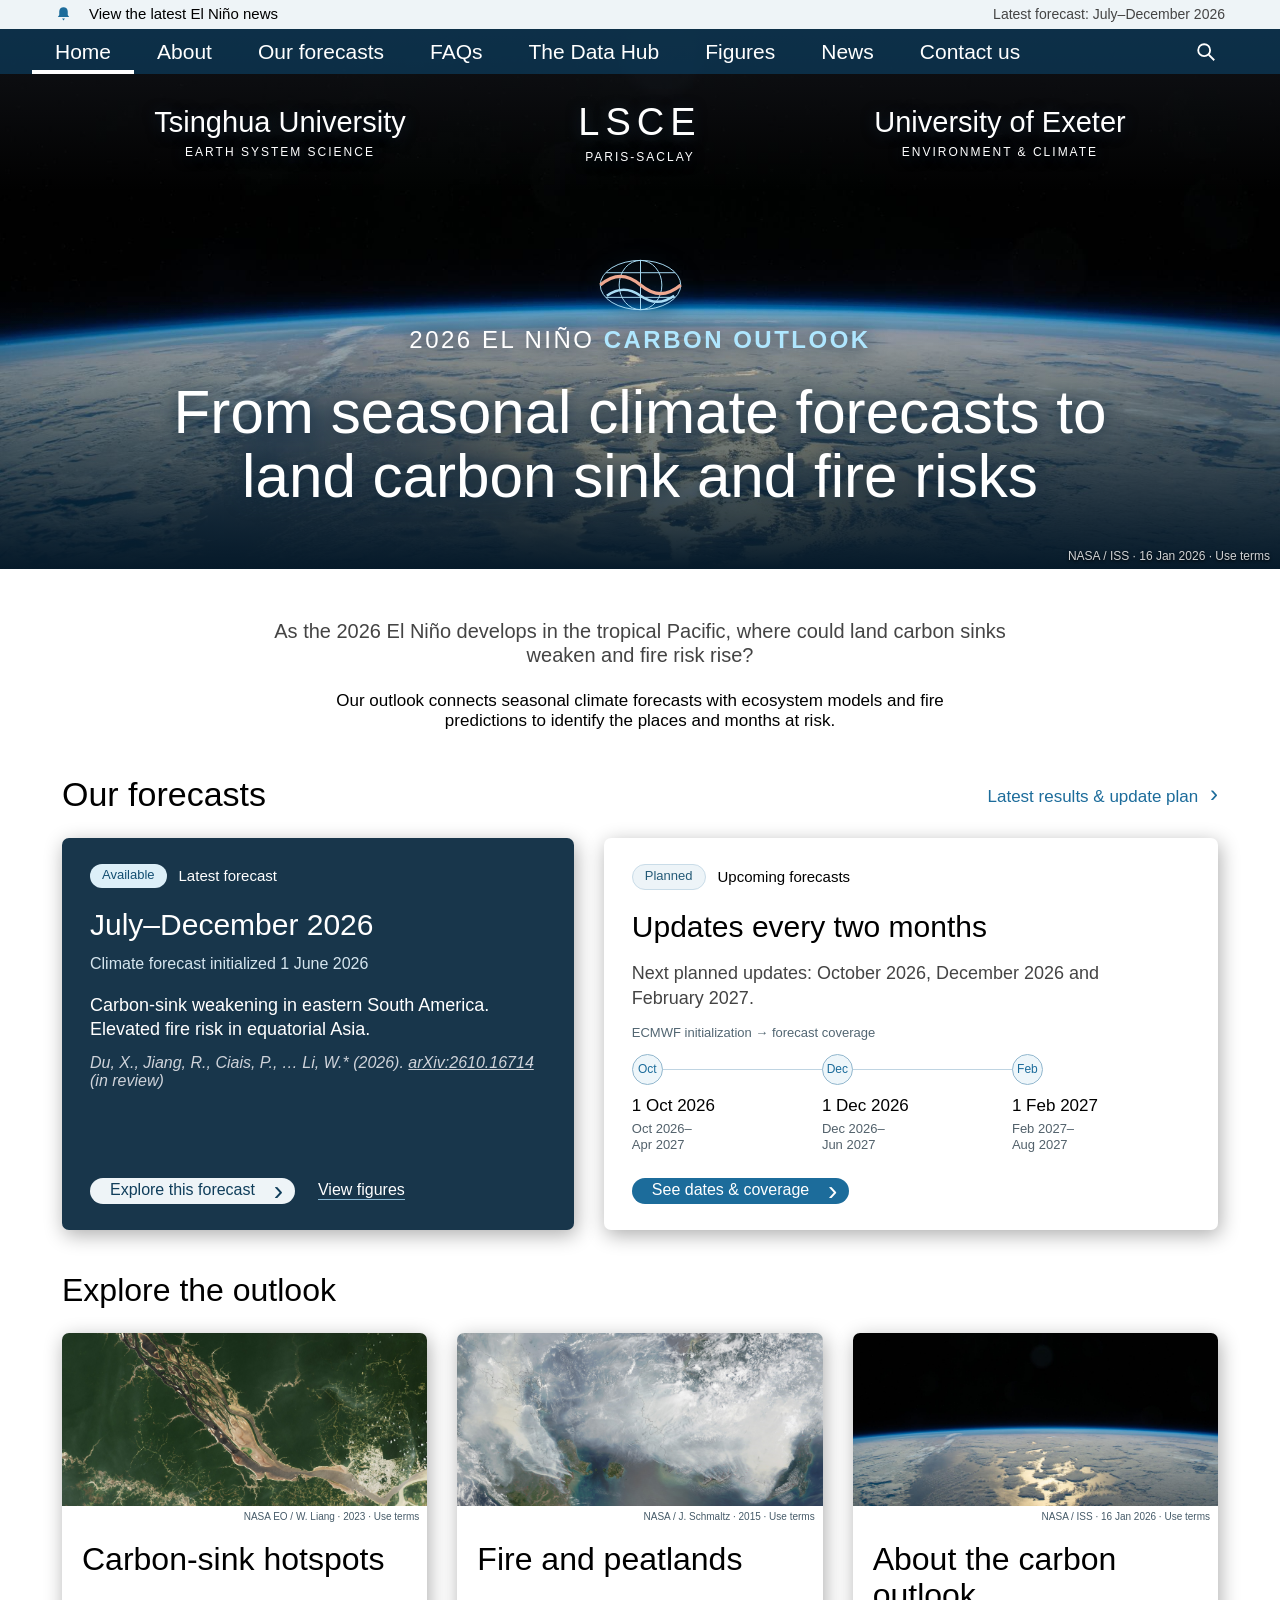
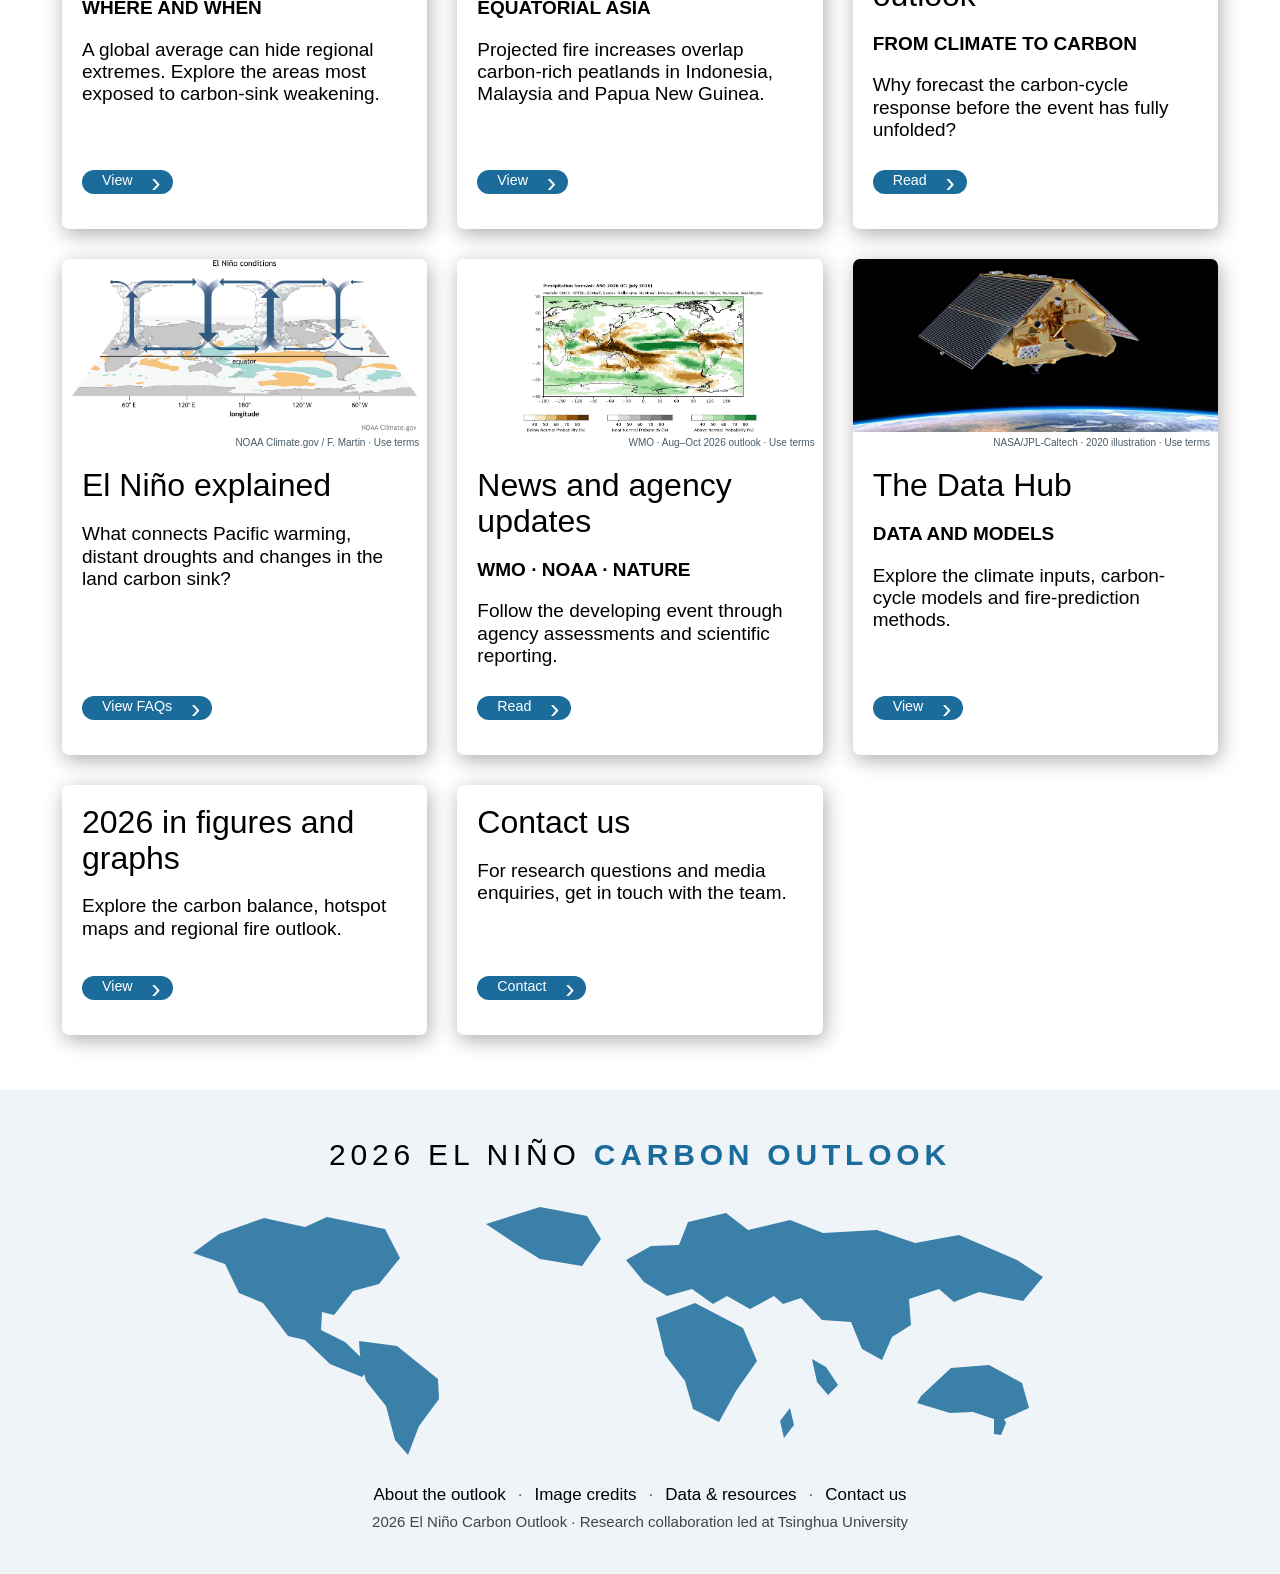
==== commit fc656c92: "Add arXiv citations and clarify forecast update schedule Add homepage and Publication citations with" ====
--- a/index.html
+++ b/index.html
@@ -10,6 +10,7 @@
       <h3 id="latest-forecast-title">July–December 2026</h3>
       <p class="forecast-initial">Climate forecast initialized <time datetime="2026-06-01">1 June 2026</time></p>
       <p class="forecast-summary">Carbon-sink weakening in eastern South America.<br>Elevated fire risk in equatorial Asia.</p>
+      <p class="ref">Du, X., Jiang, R., Ciais, P., &#8230; Li, W.* (2026). <a href="https://arxiv.org/abs/2610.16714" target="_blank" rel="noopener">arXiv:2610.16714</a> (in review)</p>
       <div class="forecast-actions"><a class="btn" href="outlook.html">Explore this forecast</a><a class="forecast-text-link" href="figures.html">View figures</a></div>
     </div>
   </article>
@@ -18,7 +19,7 @@
   <div class="card-content">
     <p class="forecast-label"><span class="forecast-status planned">Planned</span> Upcoming forecasts</p>
     <h3 id="monthly-plan-title">Updates every two months</h3>
-    <p class="forecast-summary">October, December and February cycles. ERA5 / ERA5T covers the preceding month; ECMWF starts on the first.</p>
+    <p class="forecast-summary">Next planned updates: October 2026, December 2026 and February 2027.</p>
     <p class="forecast-plan-key">ECMWF initialization → forecast coverage</p>
     <ol class="forecast-cycles" aria-label="Planned initialization dates and forecast coverage">
       <li><span class="cycle-dot">Oct</span><strong><time datetime="2026-10-01">1 Oct 2026</time></strong><span>Oct 2026–<br>Apr 2027</span></li>
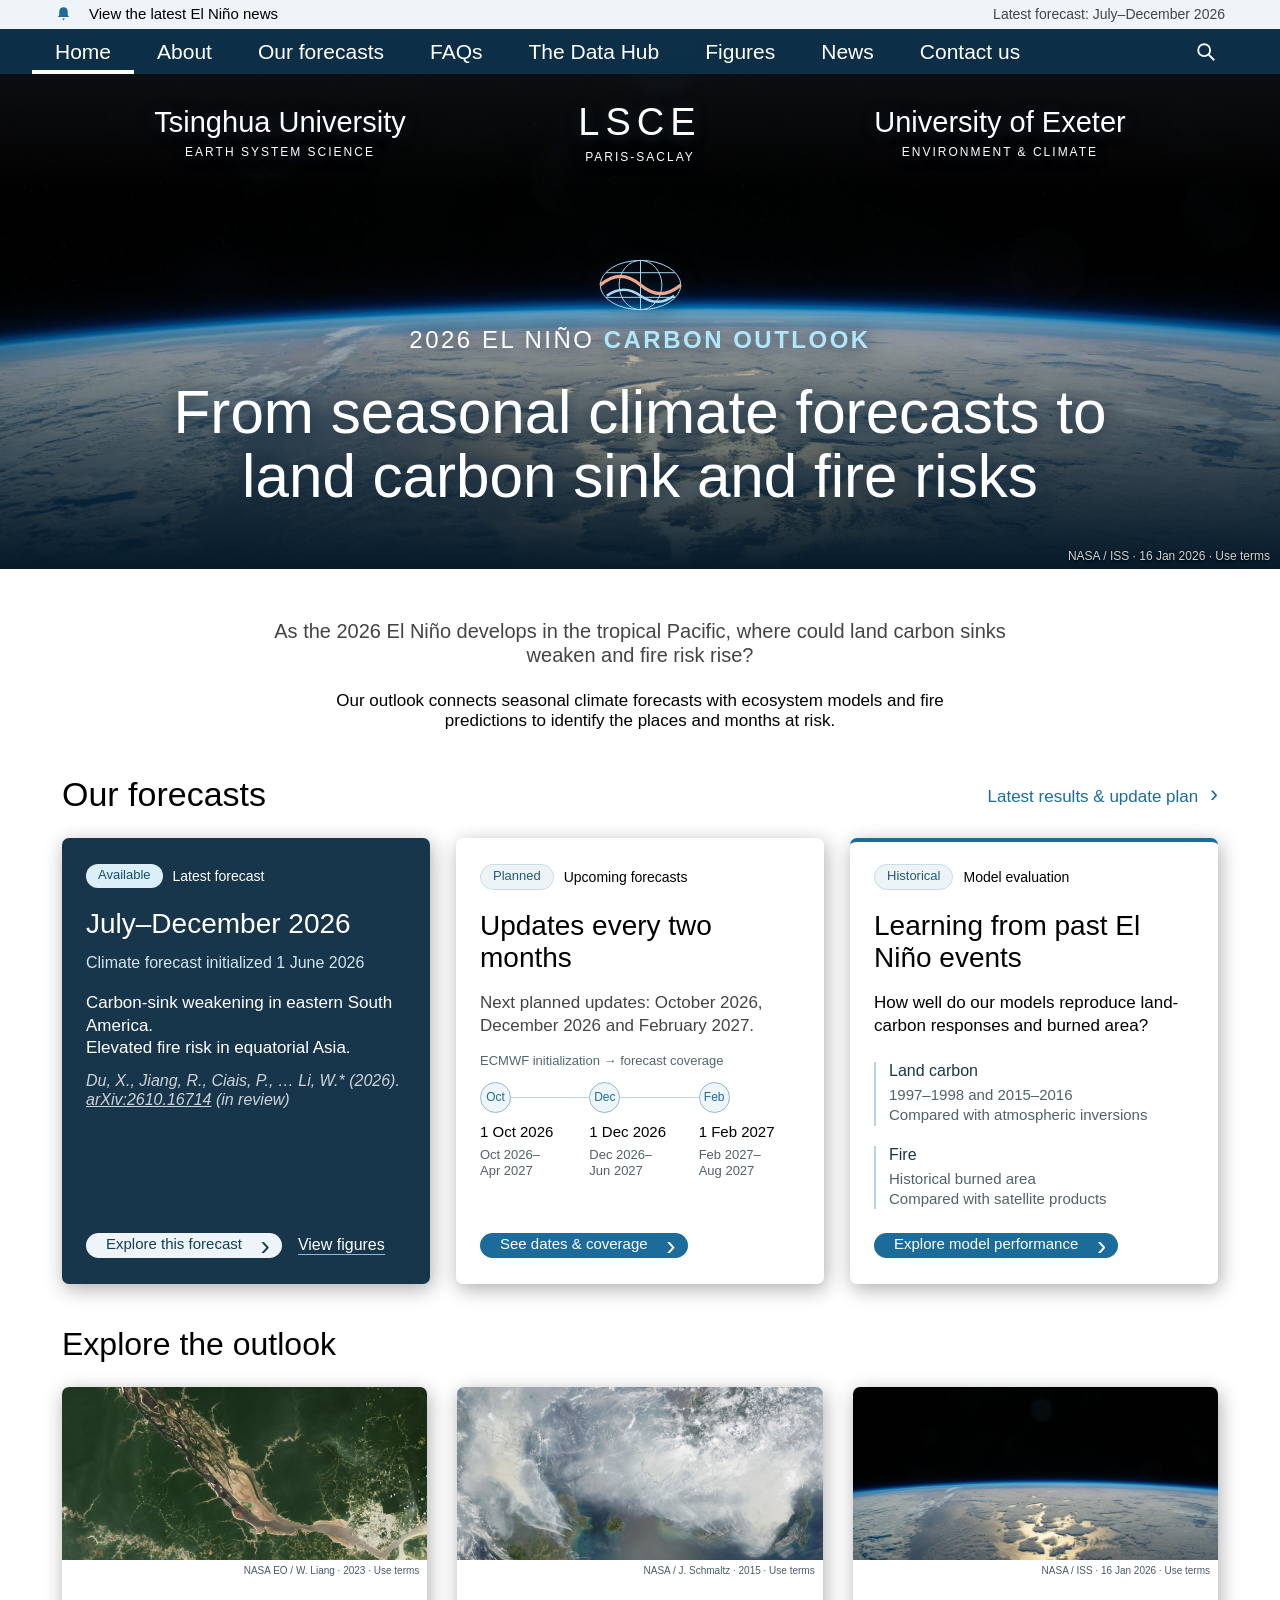
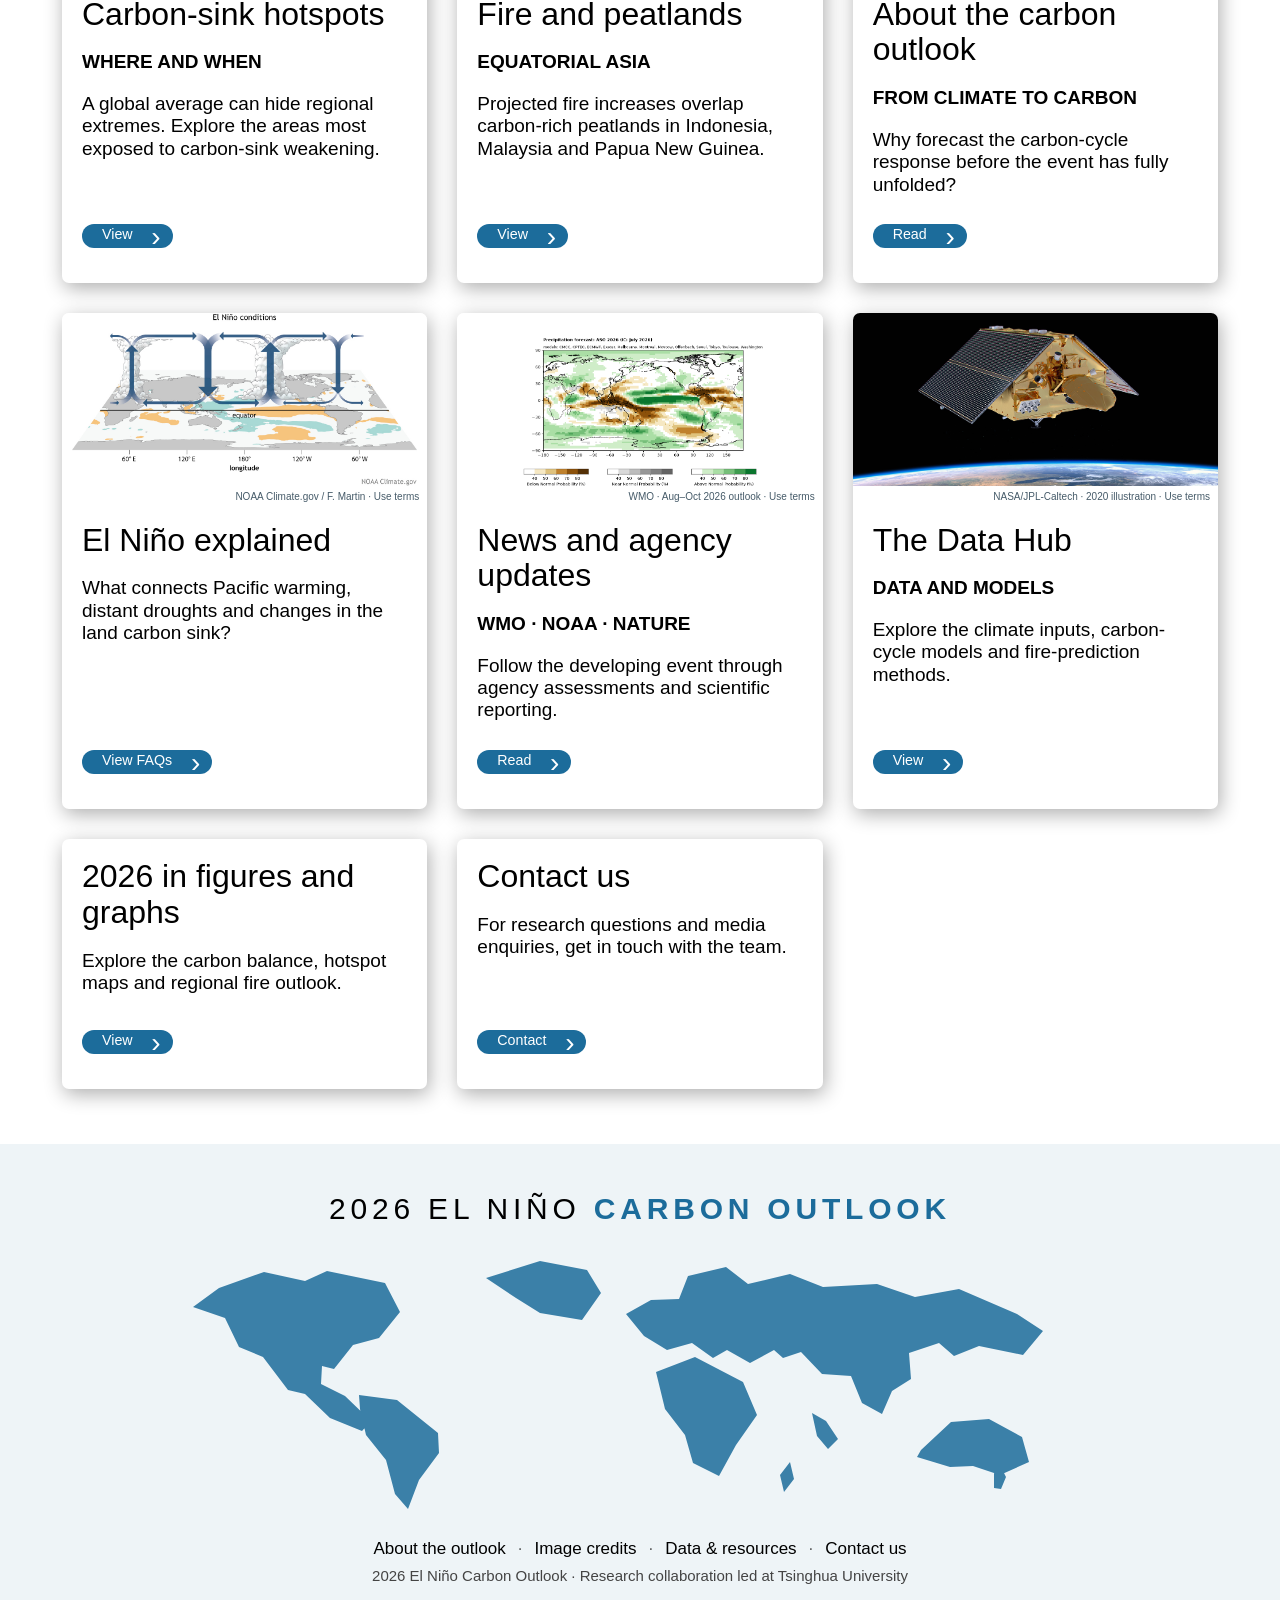
==== commit b732487f: "Add model evaluation beside latest and upcoming forecasts Keep the Home forecast area width and arra" ====
--- a/index.html
+++ b/index.html
@@ -1,35 +1,48 @@
-<!doctype html>
-<html lang="en"><head><meta charset="utf-8"><meta name="viewport" content="width=device-width,initial-scale=1"><meta name="robots" content="index,follow"><title>Home | 2026 El Niño Carbon Outlook</title><meta name="description" content="An outlook for land carbon sinks and fire during the developing 2026 El Niño, with forecasts, data and agency reports."><link rel="icon" href="assets/favicon.svg"><link rel="stylesheet" href="styles.css"><script src="app.js" defer></script></head><body class="home"><a class="skip-link" href="#main">Skip to content</a><div class="top"><div class="container"><a href="context.html"><svg viewBox="0 0 24 24" aria-hidden="true"><path d="M6 9a6 6 0 0 1 12 0v5l2 3H4l2-3zm4 10h4l-2 3z" fill="currentColor"/></svg>View the latest El Niño news</a><span class="date">Latest forecast: July–December 2026</span></div></div><header class="splash"><figure class="feature"><img src="assets/pacific-earth.jpg" alt="Pacific Ocean west of Chile, photographed from the International Space Station on 16 January 2026" fetchpriority="high"></figure><div class="glass"><nav class="container site-nav" aria-label="Main navigation"><ul><li><a href="index.html" aria-current="page">Home</a></li><li><a href="research.html" >About</a></li><li><a href="forecasts.html">Our forecasts</a></li><li><a href="faq.html" >FAQs</a></li><li><a href="data.html" >The Data Hub</a></li><li><a href="figures.html" >Figures</a></li><li><a href="context.html" >News</a></li><li><a href="contact.html" >Contact us</a></li></ul><button class="search-toggle" aria-label="Search this website"><svg viewBox="0 0 24 24" aria-hidden="true"><circle cx="10" cy="10" r="6.5" fill="none" stroke="currentColor" stroke-width="2"/><path d="m15 15 6 6" stroke="currentColor" stroke-width="2"/></svg></button></nav></div><div class="branding container" aria-label="Research collaboration"><a href="https://www.tsinghua.edu.cn/en/" target="_blank" rel="noopener">Tsinghua University<small>EARTH SYSTEM SCIENCE</small></a><a class="lsce" href="https://www.lsce.ipsl.fr/" target="_blank" rel="noopener">LSCE<small>PARIS-SACLAY</small></a><a href="https://www.exeter.ac.uk/" target="_blank" rel="noopener">University of Exeter<small>ENVIRONMENT &amp; CLIMATE</small></a></div><div class="home-title"><h1><svg class="brand-mark" viewBox="0 0 140 78" aria-hidden="true"><g fill="none" stroke="#a9dcf4" stroke-width="1.2"><ellipse cx="70" cy="36" rx="49" ry="30"/><ellipse cx="70" cy="36" rx="26" ry="30"/><path d="M70 6v60M28 21h84M28 51h84"/></g><path d="M21 36c17-14 32-14 49 0s32 14 49 0" fill="none" stroke="#efa890" stroke-width="4"/><path d="M29 49c14-10 27-10 41 0s27 10 41 0" fill="none" stroke="#a9dcf4" stroke-width="3"/></svg>2026 EL NIÑO <b>CARBON OUTLOOK</b></h1><p class="tagline">From seasonal climate forecasts to<br>land carbon sink and fire risks</p></div><p class="photo-credit"><a href="credits.html#pacific">NASA / ISS · 16 Jan 2026 · Use terms</a></p></header><main id="main"><div class="container"><section class="home-intro"><p>As the 2026 El Niño develops in the tropical Pacific, where could land carbon sinks weaken and fire risk rise?</p><p>Our outlook connects seasonal climate forecasts with ecosystem models and fire predictions to identify the places and months at risk.</p></section>
-<section class="home-forecasts" id="our-forecasts" aria-labelledby="our-forecasts-title">
-  <div class="forecast-heading"><h2 id="our-forecasts-title">Our forecasts</h2><a href="forecasts.html">Latest results &amp; update plan <span aria-hidden="true">›</span></a></div>
-  
-<div class="forecast-pair">
-  <article class="card dark forecast-current" aria-labelledby="latest-forecast-title">
-    <div class="card-content">
-      <p class="forecast-label"><span class="forecast-status available">Available</span> Latest forecast</p>
-      <h3 id="latest-forecast-title">July–December 2026</h3>
-      <p class="forecast-initial">Climate forecast initialized <time datetime="2026-06-01">1 June 2026</time></p>
-      <p class="forecast-summary">Carbon-sink weakening in eastern South America.<br>Elevated fire risk in equatorial Asia.</p>
+<!doctype html>
+<html lang="en"><head><meta charset="utf-8"><meta name="viewport" content="width=device-width,initial-scale=1"><meta name="robots" content="index,follow"><title>Home | 2026 El Niño Carbon Outlook</title><meta name="description" content="An outlook for land carbon sinks and fire during the developing 2026 El Niño, with forecasts, data and agency reports."><link rel="icon" href="assets/favicon.svg"><link rel="stylesheet" href="styles.css"><script src="app.js" defer></script></head><body class="home"><a class="skip-link" href="#main">Skip to content</a><div class="top"><div class="container"><a href="context.html"><svg viewBox="0 0 24 24" aria-hidden="true"><path d="M6 9a6 6 0 0 1 12 0v5l2 3H4l2-3zm4 10h4l-2 3z" fill="currentColor"/></svg>View the latest El Niño news</a><span class="date">Latest forecast: July–December 2026</span></div></div><header class="splash"><figure class="feature"><img src="assets/pacific-earth.jpg" alt="Pacific Ocean west of Chile, photographed from the International Space Station on 16 January 2026" fetchpriority="high"></figure><div class="glass"><nav class="container site-nav" aria-label="Main navigation"><ul><li><a href="index.html" aria-current="page">Home</a></li><li><a href="research.html" >About</a></li><li><a href="forecasts.html">Our forecasts</a></li><li><a href="faq.html" >FAQs</a></li><li><a href="data.html" >The Data Hub</a></li><li><a href="figures.html" >Figures</a></li><li><a href="context.html" >News</a></li><li><a href="contact.html" >Contact us</a></li></ul><button class="search-toggle" aria-label="Search this website"><svg viewBox="0 0 24 24" aria-hidden="true"><circle cx="10" cy="10" r="6.5" fill="none" stroke="currentColor" stroke-width="2"/><path d="m15 15 6 6" stroke="currentColor" stroke-width="2"/></svg></button></nav></div><div class="branding container" aria-label="Research collaboration"><a href="https://www.tsinghua.edu.cn/en/" target="_blank" rel="noopener">Tsinghua University<small>EARTH SYSTEM SCIENCE</small></a><a class="lsce" href="https://www.lsce.ipsl.fr/" target="_blank" rel="noopener">LSCE<small>PARIS-SACLAY</small></a><a href="https://www.exeter.ac.uk/" target="_blank" rel="noopener">University of Exeter<small>ENVIRONMENT &amp; CLIMATE</small></a></div><div class="home-title"><h1><svg class="brand-mark" viewBox="0 0 140 78" aria-hidden="true"><g fill="none" stroke="#a9dcf4" stroke-width="1.2"><ellipse cx="70" cy="36" rx="49" ry="30"/><ellipse cx="70" cy="36" rx="26" ry="30"/><path d="M70 6v60M28 21h84M28 51h84"/></g><path d="M21 36c17-14 32-14 49 0s32 14 49 0" fill="none" stroke="#efa890" stroke-width="4"/><path d="M29 49c14-10 27-10 41 0s27 10 41 0" fill="none" stroke="#a9dcf4" stroke-width="3"/></svg>2026 EL NIÑO <b>CARBON OUTLOOK</b></h1><p class="tagline">From seasonal climate forecasts to<br>land carbon sink and fire risks</p></div><p class="photo-credit"><a href="credits.html#pacific">NASA / ISS · 16 Jan 2026 · Use terms</a></p></header><main id="main"><div class="container"><section class="home-intro"><p>As the 2026 El Niño develops in the tropical Pacific, where could land carbon sinks weaken and fire risk rise?</p><p>Our outlook connects seasonal climate forecasts with ecosystem models and fire predictions to identify the places and months at risk.</p></section>
+<section class="home-forecasts" id="our-forecasts" aria-labelledby="our-forecasts-title">
+  <div class="forecast-heading"><h2 id="our-forecasts-title">Our forecasts</h2><a href="forecasts.html">Latest results &amp; update plan <span aria-hidden="true">›</span></a></div>
+  
+<div class="forecast-pair forecast-trio">
+  <article class="card dark forecast-current" aria-labelledby="latest-forecast-title">
+    <div class="card-content">
+      <p class="forecast-label"><span class="forecast-status available">Available</span> Latest forecast</p>
+      <h3 id="latest-forecast-title">July–December 2026</h3>
+      <p class="forecast-initial">Climate forecast initialized <time datetime="2026-06-01">1 June 2026</time></p>
+      <p class="forecast-summary">Carbon-sink weakening in eastern South America.<br>Elevated fire risk in equatorial Asia.</p>
       <p class="ref">Du, X., Jiang, R., Ciais, P., &#8230; Li, W.* (2026). <a href="https://arxiv.org/abs/2610.16714" target="_blank" rel="noopener">arXiv:2610.16714</a> (in review)</p>
-      <div class="forecast-actions"><a class="btn" href="outlook.html">Explore this forecast</a><a class="forecast-text-link" href="figures.html">View figures</a></div>
-    </div>
-  </article>
-  
-<article class="card forecast-planned" aria-labelledby="monthly-plan-title">
-  <div class="card-content">
-    <p class="forecast-label"><span class="forecast-status planned">Planned</span> Upcoming forecasts</p>
-    <h3 id="monthly-plan-title">Updates every two months</h3>
-    <p class="forecast-summary">Next planned updates: October 2026, December 2026 and February 2027.</p>
-    <p class="forecast-plan-key">ECMWF initialization → forecast coverage</p>
-    <ol class="forecast-cycles" aria-label="Planned initialization dates and forecast coverage">
-      <li><span class="cycle-dot">Oct</span><strong><time datetime="2026-10-01">1 Oct 2026</time></strong><span>Oct 2026–<br>Apr 2027</span></li>
-      <li><span class="cycle-dot">Dec</span><strong><time datetime="2026-12-01">1 Dec 2026</time></strong><span>Dec 2026–<br>Jun 2027</span></li>
-      <li><span class="cycle-dot">Feb</span><strong><time datetime="2027-02-01">1 Feb 2027</time></strong><span>Feb 2027–<br>Aug 2027</span></li>
-    </ol>
-    <div class="forecast-actions"><a class="btn" href="forecasts.html#update-plan">See dates &amp; coverage</a></div>
-  </div>
-</article>
-</div>
-</section>
-<div class="explore-heading"><h2>Explore the outlook</h2></div>
-<section class="home-cards" aria-label="Explore the carbon outlook"><article class="card "><a class="card-photo " href="key-results.html#land" tabindex="-1" aria-hidden="true"><img src="assets/amazon-drought.jpg" alt="" loading="lazy"></a><p class="card-credit"><a href="credits.html#amazon">NASA EO / W. Liang · 2023 · Use terms</a></p><div class="card-content"><h2><a href="key-results.html#land">Carbon-sink hotspots</a></h2><p class="kicker">Where and when</p><p>A global average can hide regional extremes. Explore the areas most exposed to carbon-sink weakening.</p><div class="btn-wrap"><a class="btn" href="key-results.html#land">View</a></div></div></article><article class="card "><a class="card-photo " href="key-results.html#fire" tabindex="-1" aria-hidden="true"><img src="assets/indonesia-fire.jpg" alt="" loading="lazy"></a><p class="card-credit"><a href="credits.html#fire">NASA / J. Schmaltz · 2015 · Use terms</a></p><div class="card-content"><h2><a href="key-results.html#fire">Fire and peatlands</a></h2><p class="kicker">Equatorial Asia</p><p>Projected fire increases overlap carbon-rich peatlands in Indonesia, Malaysia and Papua New Guinea.</p><div class="btn-wrap"><a class="btn" href="key-results.html#fire">View</a></div></div></article><article class="card "><a class="card-photo " href="research.html" tabindex="-1" aria-hidden="true"><img src="assets/pacific-earth.jpg" alt="" loading="lazy"></a><p class="card-credit"><a href="credits.html#pacific">NASA / ISS · 16 Jan 2026 · Use terms</a></p><div class="card-content"><h2><a href="research.html">About the carbon outlook</a></h2><p class="kicker">From climate to carbon</p><p>Why forecast the carbon-cycle response before the event has fully unfolded?</p><div class="btn-wrap"><a class="btn" href="research.html">Read</a></div></div></article><article class="card "><a class="card-photo complete-graphic" href="faq.html" tabindex="-1" aria-hidden="true"><img src="assets/elnino-walker.jpg" alt="" loading="lazy"></a><p class="card-credit"><a href="credits.html#walker">NOAA Climate.gov / F. Martin · Use terms</a></p><div class="card-content"><h2><a href="faq.html">El Niño explained</a></h2><p>What connects Pacific warming, distant droughts and changes in the land carbon sink?</p><div class="btn-wrap"><a class="btn" href="faq.html">View FAQs</a></div></div></article><article class="card "><a class="card-photo complete-graphic" href="context.html" tabindex="-1" aria-hidden="true"><img src="assets/wmo-precipitation-aso2026.png" alt="" loading="lazy"></a><p class="card-credit"><a href="credits.html#wmo-outlook">WMO · Aug–Oct 2026 outlook · Use terms</a></p><div class="card-content"><h2><a href="context.html">News and agency updates</a></h2><p class="kicker">WMO · NOAA · Nature</p><p>Follow the developing event through agency assessments and scientific reporting.</p><div class="btn-wrap"><a class="btn" href="context.html">Read</a></div></div></article><article class="card "><a class="card-photo " href="data.html" tabindex="-1" aria-hidden="true"><img src="assets/sentinel6-illustration.jpg" alt="" loading="lazy"></a><p class="card-credit"><a href="credits.html#sentinel6">NASA/JPL-Caltech · 2020 illustration · Use terms</a></p><div class="card-content"><h2><a href="data.html">The Data Hub</a></h2><p class="kicker">Data and models</p><p>Explore the climate inputs, carbon-cycle models and fire-prediction methods.</p><div class="btn-wrap"><a class="btn" href="data.html">View</a></div></div></article><article class="card "><div class="card-content"><h2><a href="figures.html">2026 in figures and graphs</a></h2><p>Explore the carbon balance, hotspot maps and regional fire outlook.</p><div class="btn-wrap"><a class="btn" href="figures.html">View</a></div></div></article><article class="card "><div class="card-content"><h2><a href="contact.html">Contact us</a></h2><p>For research questions and media enquiries, get in touch with the team.</p><div class="btn-wrap"><a class="btn" href="contact.html">Contact</a></div></div></article></section></div></main><footer class="footer"><div class="container"><p class="footer-wordmark">2026 El Niño <b>Carbon Outlook</b></p><svg class="world" viewBox="0 0 980 260" aria-hidden="true"><path d="M69 35l45-16 41 9 22-10 58 12 15 29-21 26-26 7-19 24-12-3-1 18 24 12 26 25-9 10-32-13-25-24-17-4-25-33-24-10-14-29-32-11zm140 107 38 5 41 33 1 20-20 27-11 29-13-15-9-34-20-25-6-26zm127-117 54-17 47 9 14 23-19 27-42-7-24-15zm140 36 25-14 28-1 9-23 38-9 22 17 42-10 33 13 54-3 38 13 44-8 58 25 26 17-20 24-44-9-25 10-15-13-30 10 2 26-19 12-10 23-20-11-11-27-29-2-21-22-18 6-9-8-24 13-23-13-14 8-21-15-25 7-23-14zm30 58 39-15 48 25 14 33-21 30-17 31-26-13-8-28-20-26zm156 41 14 8 12 18-10 10-11-13zm109 37 30-28 38-3 33 18 7 25-29 13-27-9-23 1-33-10zM844 218l7-4 5 10-5 12-7-1zM630 222l10-13 4 17-10 13z"/></svg><div class="foot-lines"><p><a href="research.html">About the outlook</a><span>·</span><a href="credits.html">Image credits</a><span>·</span><a href="data.html">Data &amp; resources</a><span>·</span><a href="contact.html">Contact us</a></p><p class="note">2026 El Niño Carbon Outlook · Research collaboration led at Tsinghua University</p></div></div></footer><button class="to-top" hidden aria-label="Back to top">Top</button><dialog class="search-dialog" aria-label="Search this website"><button class="dialog-close" aria-label="Close search">×</button><div class="search-inner"><label for="site-search">Search this website</label><input id="site-search" type="search" placeholder="Carbon sinks, fire, data…" autocomplete="off"><p class="search-help">Search the outlook, methods, figures and related reports.</p><ul class="search-results" aria-live="polite"></ul></div></dialog><dialog class="figure-dialog" aria-label="Enlarged research figure"><button class="dialog-close" aria-label="Close figure">×</button><h2></h2><div class="dialog-figure"></div><p class="dialog-note"></p></dialog></body></html>
+      <div class="forecast-actions"><a class="btn" href="outlook.html">Explore this forecast</a><a class="forecast-text-link" href="figures.html">View figures</a></div>
+    </div>
+  </article>
+  
+<article class="card forecast-planned" aria-labelledby="monthly-plan-title">
+  <div class="card-content">
+    <p class="forecast-label"><span class="forecast-status planned">Planned</span> Upcoming forecasts</p>
+    <h3 id="monthly-plan-title">Updates every two months</h3>
+    <p class="forecast-summary">Next planned updates: October 2026, December 2026 and February 2027.</p>
+    <p class="forecast-plan-key">ECMWF initialization → forecast coverage</p>
+    <ol class="forecast-cycles" aria-label="Planned initialization dates and forecast coverage">
+      <li><span class="cycle-dot">Oct</span><strong><time datetime="2026-10-01">1 Oct 2026</time></strong><span>Oct 2026–<br>Apr 2027</span></li>
+      <li><span class="cycle-dot">Dec</span><strong><time datetime="2026-12-01">1 Dec 2026</time></strong><span>Dec 2026–<br>Jun 2027</span></li>
+      <li><span class="cycle-dot">Feb</span><strong><time datetime="2027-02-01">1 Feb 2027</time></strong><span>Feb 2027–<br>Aug 2027</span></li>
+    </ol>
+    <div class="forecast-actions"><a class="btn" href="forecasts.html#update-plan">See dates &amp; coverage</a></div>
+  </div>
+</article>
+
+<article class="card forecast-evaluation" aria-labelledby="model-evaluation-title">
+  <div class="card-content">
+    <p class="forecast-label"><span class="forecast-status evaluated">Historical</span> Model evaluation</p>
+    <h3 id="model-evaluation-title">Learning from past El Ni&ntilde;o events</h3>
+    <p class="forecast-summary">How well do our models reproduce land-carbon responses and burned area?</p>
+    <div class="evaluation-card-topics">
+      <div><strong>Land carbon</strong><span>1997&ndash;1998 and 2015&ndash;2016<br>Compared with atmospheric inversions</span></div>
+      <div><strong>Fire</strong><span>Historical burned area<br>Compared with satellite products</span></div>
+    </div>
+    <div class="forecast-actions"><a class="btn" href="evaluation.html">Explore model performance</a></div>
+  </div>
+</article>
+</div>
+</section>
+<div class="explore-heading"><h2>Explore the outlook</h2></div>
+<section class="home-cards" aria-label="Explore the carbon outlook"><article class="card "><a class="card-photo " href="key-results.html#land" tabindex="-1" aria-hidden="true"><img src="assets/amazon-drought.jpg" alt="" loading="lazy"></a><p class="card-credit"><a href="credits.html#amazon">NASA EO / W. Liang · 2023 · Use terms</a></p><div class="card-content"><h2><a href="key-results.html#land">Carbon-sink hotspots</a></h2><p class="kicker">Where and when</p><p>A global average can hide regional extremes. Explore the areas most exposed to carbon-sink weakening.</p><div class="btn-wrap"><a class="btn" href="key-results.html#land">View</a></div></div></article><article class="card "><a class="card-photo " href="key-results.html#fire" tabindex="-1" aria-hidden="true"><img src="assets/indonesia-fire.jpg" alt="" loading="lazy"></a><p class="card-credit"><a href="credits.html#fire">NASA / J. Schmaltz · 2015 · Use terms</a></p><div class="card-content"><h2><a href="key-results.html#fire">Fire and peatlands</a></h2><p class="kicker">Equatorial Asia</p><p>Projected fire increases overlap carbon-rich peatlands in Indonesia, Malaysia and Papua New Guinea.</p><div class="btn-wrap"><a class="btn" href="key-results.html#fire">View</a></div></div></article><article class="card "><a class="card-photo " href="research.html" tabindex="-1" aria-hidden="true"><img src="assets/pacific-earth.jpg" alt="" loading="lazy"></a><p class="card-credit"><a href="credits.html#pacific">NASA / ISS · 16 Jan 2026 · Use terms</a></p><div class="card-content"><h2><a href="research.html">About the carbon outlook</a></h2><p class="kicker">From climate to carbon</p><p>Why forecast the carbon-cycle response before the event has fully unfolded?</p><div class="btn-wrap"><a class="btn" href="research.html">Read</a></div></div></article><article class="card "><a class="card-photo complete-graphic" href="faq.html" tabindex="-1" aria-hidden="true"><img src="assets/elnino-walker.jpg" alt="" loading="lazy"></a><p class="card-credit"><a href="credits.html#walker">NOAA Climate.gov / F. Martin · Use terms</a></p><div class="card-content"><h2><a href="faq.html">El Niño explained</a></h2><p>What connects Pacific warming, distant droughts and changes in the land carbon sink?</p><div class="btn-wrap"><a class="btn" href="faq.html">View FAQs</a></div></div></article><article class="card "><a class="card-photo complete-graphic" href="context.html" tabindex="-1" aria-hidden="true"><img src="assets/wmo-precipitation-aso2026.png" alt="" loading="lazy"></a><p class="card-credit"><a href="credits.html#wmo-outlook">WMO · Aug–Oct 2026 outlook · Use terms</a></p><div class="card-content"><h2><a href="context.html">News and agency updates</a></h2><p class="kicker">WMO · NOAA · Nature</p><p>Follow the developing event through agency assessments and scientific reporting.</p><div class="btn-wrap"><a class="btn" href="context.html">Read</a></div></div></article><article class="card "><a class="card-photo " href="data.html" tabindex="-1" aria-hidden="true"><img src="assets/sentinel6-illustration.jpg" alt="" loading="lazy"></a><p class="card-credit"><a href="credits.html#sentinel6">NASA/JPL-Caltech · 2020 illustration · Use terms</a></p><div class="card-content"><h2><a href="data.html">The Data Hub</a></h2><p class="kicker">Data and models</p><p>Explore the climate inputs, carbon-cycle models and fire-prediction methods.</p><div class="btn-wrap"><a class="btn" href="data.html">View</a></div></div></article><article class="card "><div class="card-content"><h2><a href="figures.html">2026 in figures and graphs</a></h2><p>Explore the carbon balance, hotspot maps and regional fire outlook.</p><div class="btn-wrap"><a class="btn" href="figures.html">View</a></div></div></article><article class="card "><div class="card-content"><h2><a href="contact.html">Contact us</a></h2><p>For research questions and media enquiries, get in touch with the team.</p><div class="btn-wrap"><a class="btn" href="contact.html">Contact</a></div></div></article></section></div></main><footer class="footer"><div class="container"><p class="footer-wordmark">2026 El Niño <b>Carbon Outlook</b></p><svg class="world" viewBox="0 0 980 260" aria-hidden="true"><path d="M69 35l45-16 41 9 22-10 58 12 15 29-21 26-26 7-19 24-12-3-1 18 24 12 26 25-9 10-32-13-25-24-17-4-25-33-24-10-14-29-32-11zm140 107 38 5 41 33 1 20-20 27-11 29-13-15-9-34-20-25-6-26zm127-117 54-17 47 9 14 23-19 27-42-7-24-15zm140 36 25-14 28-1 9-23 38-9 22 17 42-10 33 13 54-3 38 13 44-8 58 25 26 17-20 24-44-9-25 10-15-13-30 10 2 26-19 12-10 23-20-11-11-27-29-2-21-22-18 6-9-8-24 13-23-13-14 8-21-15-25 7-23-14zm30 58 39-15 48 25 14 33-21 30-17 31-26-13-8-28-20-26zm156 41 14 8 12 18-10 10-11-13zm109 37 30-28 38-3 33 18 7 25-29 13-27-9-23 1-33-10zM844 218l7-4 5 10-5 12-7-1zM630 222l10-13 4 17-10 13z"/></svg><div class="foot-lines"><p><a href="research.html">About the outlook</a><span>·</span><a href="credits.html">Image credits</a><span>·</span><a href="data.html">Data &amp; resources</a><span>·</span><a href="contact.html">Contact us</a></p><p class="note">2026 El Niño Carbon Outlook · Research collaboration led at Tsinghua University</p></div></div></footer><button class="to-top" hidden aria-label="Back to top">Top</button><dialog class="search-dialog" aria-label="Search this website"><button class="dialog-close" aria-label="Close search">×</button><div class="search-inner"><label for="site-search">Search this website</label><input id="site-search" type="search" placeholder="Carbon sinks, fire, data…" autocomplete="off"><p class="search-help">Search the outlook, methods, figures and related reports.</p><ul class="search-results" aria-live="polite"></ul></div></dialog><dialog class="figure-dialog" aria-label="Enlarged research figure"><button class="dialog-close" aria-label="Close figure">×</button><h2></h2><div class="dialog-figure"></div><p class="dialog-note"></p></dialog></body></html>
--- a/styles.css
+++ b/styles.css
@@ -101,3 +101,54 @@
 /* Preserve complete diagrams and legends in the second Home card row. */
 .home-cards .card-photo.complete-graphic{background:#fff}
 .home-cards .card-photo.complete-graphic img{object-fit:contain}
+
+/* Align paired sections in the carbon-outlook resource area. */
+@media(min-width:768px){
+  .outlook-resources{row-gap:0}
+  .outlook-resources>.res-block{min-width:0;margin:0;padding:0 0 20px;border-top:0}
+  .outlook-resources>.res-block:nth-child(n+3){border-top:3px solid var(--rule);padding-top:22px}
+}
+
+/* Home: three cards share the existing forecast area width. */
+.home .forecast-trio{grid-template-columns:repeat(3,minmax(0,1fr));gap:26px}
+.home .forecast-trio>.card{min-width:0}
+.home .forecast-trio .card-content{padding:26px 24px}
+.home .forecast-trio h3{font-size:28px;line-height:1.15}
+.home .forecast-trio .forecast-summary{font-size:17px}
+.home .forecast-trio .forecast-label{font-size:14px;gap:10px}
+.home .forecast-trio .forecast-actions{gap:16px}
+.home .forecast-trio .btn{font-size:15px}
+.home .forecast-trio .forecast-cycles{gap:8px}
+.home .forecast-trio .forecast-cycles strong{font-size:15px}
+.forecast-status.evaluated{background:#edf4f8;color:#245a77;border:1px solid #c9dce8}
+.forecast-evaluation{border-top:4px solid var(--ocean)}
+.forecast-evaluation .card-content{padding-top:22px!important}
+.evaluation-card-topics{display:grid;gap:20px;margin:24px 0 0}
+.evaluation-card-topics>div{border-left:2px solid #b9d4e4;padding-left:13px}
+.evaluation-card-topics strong{display:block;font-size:16px;font-weight:500;margin-bottom:5px;color:#18364b}
+.evaluation-card-topics span{display:block;font-size:15px;line-height:1.35;color:#52616b}
+.evaluation-page .splash{height:333px;min-height:333px;max-height:333px}
+.evaluation-content>.lead{max-width:950px}
+.evaluation-section{padding:24px 0 36px}
+.evaluation-section+.evaluation-section{border-top:2px solid var(--rule);padding-top:38px}
+.evaluation-section>.section-eyebrow{font-size:14px;margin:0 0 10px}
+.evaluation-section h2{max-width:980px;padding-bottom:0;margin:0 0 20px}
+.evaluation-section>p:not(.section-eyebrow){max-width:1000px;line-height:1.4}
+.evaluation-section .paper-figure{margin-bottom:26px}
+.evaluation-findings{display:grid;grid-template-columns:1fr 1fr;gap:40px;margin:26px 0 22px}
+.evaluation-findings>div{border-left:3px solid #b9d4e4;padding-left:18px}
+.evaluation-findings h3{font-size:22px;font-weight:400;margin:0 0 12px}
+.evaluation-findings p{font-size:18px;color:#444;line-height:1.4;margin:0}
+.evaluation-resources{border-top:2px solid var(--rule);padding-top:28px;display:flex;align-items:center;flex-wrap:wrap;gap:22px}
+.evaluation-resources>a:last-child{font-size:16px;color:var(--ocean)}
+@media(min-width:768px) and (max-width:1199px){
+  .home .forecast-trio{gap:20px}
+  .home .forecast-trio .card-content{padding:24px 18px}
+  .home .forecast-trio h3{font-size:25px}
+  .home .forecast-trio .forecast-cycles{grid-template-columns:1fr;gap:10px}
+  .home .forecast-trio .forecast-cycles:before{display:none}
+  .home .forecast-trio .forecast-cycles li{display:grid;grid-template-columns:31px 1fr 1fr;align-items:center;gap:9px}
+  .home .forecast-trio .cycle-dot,.home .forecast-trio .forecast-cycles strong{margin:0}
+  .home .forecast-trio .forecast-label{gap:7px;font-size:13px}
+}
+@media(max-width:767px){.home .forecast-trio,.evaluation-findings{grid-template-columns:1fr}.evaluation-page .branding{display:none}}
